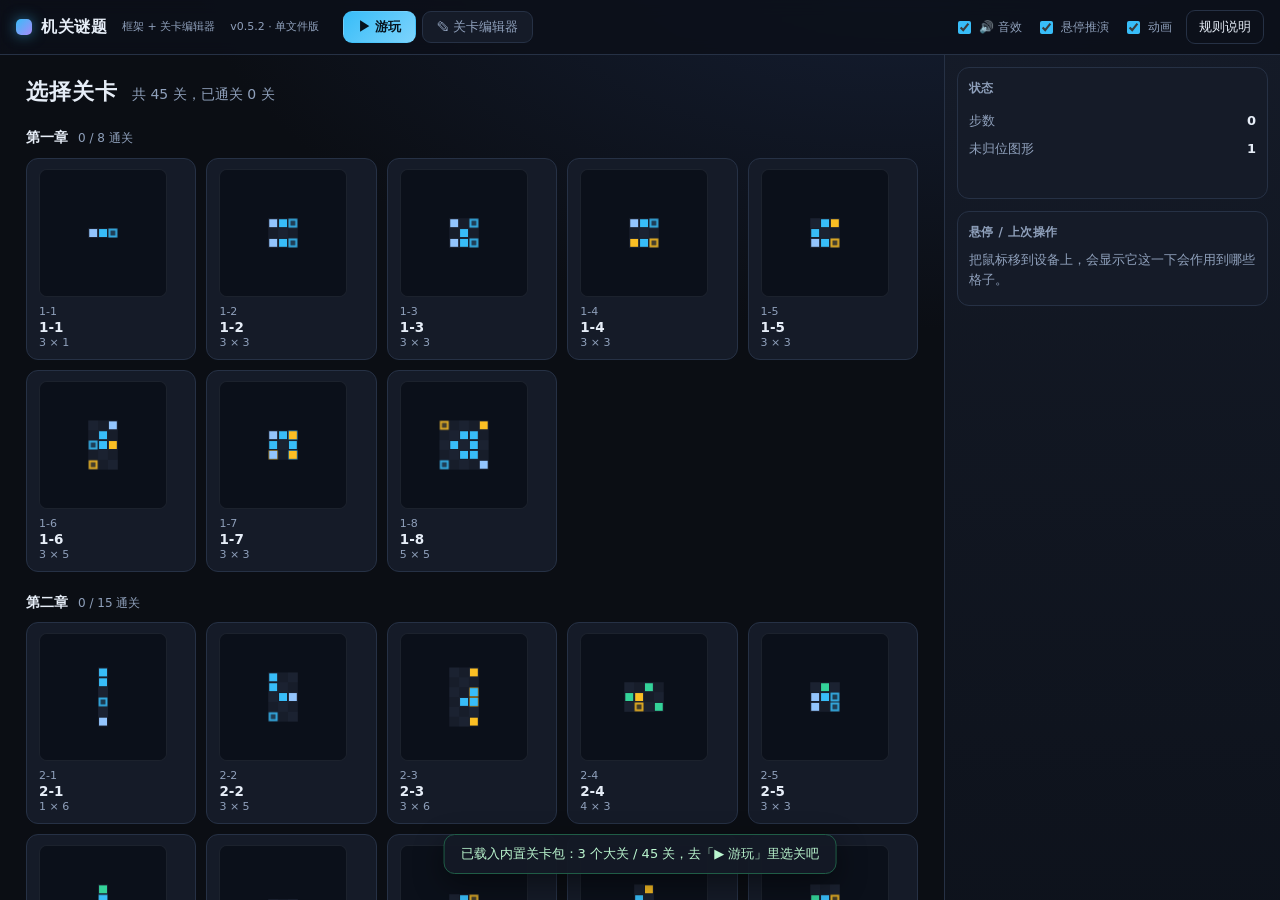
==== docs/index.html @ a38c37b3 "chore: 发布到 GitHub Pages（docs/ 作为发布目录） - docs/index.html：由 dist/带关卡-我的关卡库.html 同步而来，   线上跑的是内联了关卡库的单文" ====
<!doctype html>
<html lang="zh-CN">
<head>
<meta charset="utf-8">
<meta name="viewport" content="width=device-width, initial-scale=1">
<title>机关谜题 · v0.5.2（我的关卡库）（单文件版）</title>
<!-- 单文件版 v0.5.2 · 生成于 2026-09-19 09:45 · 内置关卡包：关卡库.json（3 大关 / 45 关） · 源文件：css/style.css, js/core.js, js/rules.js, js/fx.js, js/sfx.js, js/library.js, js/render.js, js/app.js -->
<style>
/* =============================================================================
 * 机关谜题 — 界面样式
 * ========================================================================== */
:root {
  --bg: #0b0e14;
  --bg2: #111725;
  --panel: #151b28;
  --panel2: #1a2231;
  --line: #263145;
  --text: #e6edf7;
  --dim: #8fa0bb;
  --accent: #38bdf8;
  --accent2: #a78bfa;
  --ok: #34d399;
  --bad: #f87171;
  --gold: #fbbf24;
}

* { box-sizing: border-box; }
/* hidden 属性必须真的隐藏：下面很多块自带 display:flex，会盖掉浏览器默认的 [hidden] 规则 */
[hidden] { display: none !important; }
html, body { height: 100%; }
body {
  margin: 0;
  background: radial-gradient(1200px 700px at 70% -10%, #162036 0%, var(--bg) 60%);
  color: var(--text);
  font: 14px/1.55 system-ui, -apple-system, "Segoe UI", "Microsoft YaHei", sans-serif;
  overflow: hidden;
}

#app { display: flex; flex-direction: column; height: 100vh; }

/* ---------------------------------------------------------------- 顶栏 */
.topbar {
  display: flex; align-items: center; gap: 14px;
  padding: 10px 16px;
  border-bottom: 1px solid var(--line);
  background: rgba(12,16,25,0.85);
  backdrop-filter: blur(8px);
  flex: none;
}
.brand { display: flex; align-items: center; gap: 9px; font-weight: 700; letter-spacing: 0.5px; font-size: 16px; }
.brand .tiny { font-size: 11px; font-weight: 400; color: var(--dim); margin-left: 6px; letter-spacing: 0; }
.logo {
  width: 16px; height: 16px; border-radius: 5px;
  background: linear-gradient(135deg, var(--accent), var(--accent2));
  box-shadow: 0 0 14px rgba(56,189,248,0.55);
}
.tabs { display: flex; gap: 6px; margin-left: 10px; }
.tab {
  border: 1px solid var(--line); background: var(--panel); color: var(--dim);
  padding: 6px 14px; border-radius: 9px; cursor: pointer; font-size: 13px;
  transition: .16s;
}
.tab:hover { color: var(--text); border-color: #33415c; }
.tab.is-on { color: #06121c; background: linear-gradient(135deg, var(--accent), #7dd3fc); border-color: transparent; font-weight: 600; }
.grow { flex: 1; }
.chk { display: flex; align-items: center; gap: 5px; color: var(--dim); font-size: 12px; user-select: none; cursor: pointer; }
.chk input { accent-color: var(--accent); }

/* ---------------------------------------------------------------- 按钮 */
.btn {
  border: 1px solid var(--line); background: var(--panel2); color: var(--text);
  padding: 7px 12px; border-radius: 9px; cursor: pointer; font-size: 13px;
  transition: .14s; white-space: nowrap;
}
.btn:hover { border-color: #3d4d6b; background: #202a3d; }
.btn:active { transform: translateY(1px); }
.btn.primary { background: linear-gradient(135deg, #0ea5e9, #38bdf8); border-color: transparent; color: #05121c; font-weight: 600; }
.btn.primary:hover { filter: brightness(1.08); }
.btn.danger { color: #fecaca; border-color: #52323a; }
.btn.danger:hover { background: #3a2028; }
.btn.ghost { background: transparent; }
.btn:disabled { opacity: .45; cursor: not-allowed; }

/* ---------------------------------------------------------------- 布局 */
main { flex: 1; display: flex; min-height: 0; }
.board-col { flex: 1; display: flex; flex-direction: column; min-width: 0; }
.board-head { display: flex; align-items: baseline; gap: 12px; padding: 12px 18px 4px; }
.board-head h1 { font-size: 17px; margin: 0; font-weight: 650; }
.board-head .sub { color: var(--dim); font-size: 12px; }
.board-wrap { flex: 1; position: relative; min-height: 0; padding: 6px 12px; }
#board { width: 100%; height: 100%; display: block; border-radius: 14px; }
.board-foot { display: flex; align-items: center; gap: 10px; padding: 8px 18px 12px; font-size: 12.5px; }
.hint { color: var(--dim); }

/* ---------------------------------------------------------------- 中间操作条 */
.board-bar {
  display: flex; align-items: center; justify-content: center; flex-wrap: wrap;
  gap: 8px; padding: 7px 18px 3px;
}
.board-bar .btn { padding: 6px 11px; font-size: 12.5px; display: inline-flex; align-items: center; }
.bar-sep { width: 1px; height: 20px; background: var(--line); margin: 0 4px; }
kbd {
  font: 11px/1 ui-monospace, Consolas, monospace;
  background: #0d131f; border: 1px solid var(--line); border-bottom-width: 2px;
  border-radius: 5px; padding: 2px 4px; color: #9fb3d1; margin-left: 3px;
}
.keys { font-size: 12px; color: var(--dim); display: flex; flex-direction: column; gap: 5px; }
.keys div { display: flex; align-items: center; gap: 3px; flex-wrap: wrap; }
.hint.dim { opacity: .7; }
.hint b { color: var(--text); font-weight: 600; }

/* ---------------------------------------------------------------- 侧栏 */
.side {
  width: 336px; flex: none; border-left: 1px solid var(--line);
  background: linear-gradient(180deg, rgba(21,27,40,0.9), rgba(14,19,29,0.9));
  overflow-y: auto; padding: 12px;
}
.side::-webkit-scrollbar { width: 9px; }
.side::-webkit-scrollbar-thumb { background: #2b3648; border-radius: 6px; }
.panel { display: flex; flex-direction: column; gap: 12px; }
.sec { background: var(--panel); border: 1px solid var(--line); border-radius: 12px; padding: 11px; }
.sec-title { font-size: 12px; font-weight: 650; color: var(--dim); letter-spacing: .4px; margin-bottom: 9px; display: flex; align-items: baseline; gap: 8px; }
.sec-title small { font-weight: 400; opacity: .72; font-size: 11px; letter-spacing: 0; }
.row { display: flex; gap: 8px; margin-top: 8px; flex-wrap: wrap; }
.row.center { justify-content: center; }
.input, .num {
  width: 100%; background: #0e1420; border: 1px solid var(--line); color: var(--text);
  border-radius: 9px; padding: 7px 10px; font-size: 13px; font-family: inherit;
}
.num { width: 62px; }
.input:focus, .num:focus { outline: none; border-color: var(--accent); }
.mini { display: flex; align-items: center; gap: 6px; color: var(--dim); font-size: 12px; }
.stat { display: flex; justify-content: space-between; padding: 4px 0; font-size: 13px; color: var(--dim); }
.stat b { color: var(--text); font-variant-numeric: tabular-nums; }
.note { color: var(--dim); font-size: 12px; margin-top: 6px; min-height: 18px; }
.inspect { font-size: 12.5px; color: var(--dim); min-height: 44px; }
.inspect b { color: var(--text); }
.inspect .ok { color: var(--ok); }
.inspect .bad { color: var(--bad); }

/* ---------------------------------------------------------------- 调色板 */
.palette { display: flex; flex-direction: column; gap: 10px; }
.pal-group { }
.pal-title { font-size: 11.5px; color: var(--dim); margin: 2px 0 5px; display: flex; justify-content: space-between; }
.pal-title em { font-style: normal; opacity: .6; }
.pal-btns { display: flex; flex-wrap: wrap; gap: 6px; }
.pal-btn {
  position: relative; padding: 3px; border-radius: 10px; cursor: pointer;
  border: 1px solid var(--line); background: #101725; transition: .12s;
  display: flex; flex-direction: column; align-items: center; gap: 2px;
}
.pal-btn:hover { border-color: #3d4d6b; transform: translateY(-1px); }
.pal-btn.is-on { border-color: var(--accent); box-shadow: 0 0 0 1px var(--accent), 0 0 14px rgba(56,189,248,.35); background: #14202f; }
.pal-btn canvas { display: block; border-radius: 8px; }
.pal-btn .lbl { font-size: 9.5px; color: var(--dim); max-width: 54px; text-align: center; line-height: 1.15; }
.pal-btn.is-on .lbl { color: var(--text); }

/* ---------------------------------------------------------------- 提示条 */
.toast {
  position: fixed; left: 50%; bottom: 26px; transform: translateX(-50%);
  background: rgba(20,26,38,0.96); border: 1px solid var(--line);
  color: var(--text); padding: 9px 16px; border-radius: 11px; font-size: 13px;
  box-shadow: 0 10px 30px rgba(0,0,0,.45); z-index: 60; max-width: 70vw;
}
.toast.bad { border-color: #5b2b33; color: #fecdd3; }
.toast.ok { border-color: #1f5c46; color: #bbf7d0; }

/* ---------------------------------------------------------------- 通关 */
.win-banner {
  position: absolute; inset: 0; display: flex; align-items: center; justify-content: center;
  background: rgba(6,10,16,0.55); border-radius: 14px; animation: fade .25s ease;
  z-index: 20;
}
.win-card {
  background: linear-gradient(180deg, #16202f, #101722);
  border: 1px solid #2f4460; border-radius: 16px; padding: 22px 30px;
  text-align: center; box-shadow: 0 20px 60px rgba(0,0,0,.6);
  animation: pop .32s cubic-bezier(.2,1.5,.4,1);
}
.win-title { font-size: 26px; font-weight: 800; letter-spacing: 4px; background: linear-gradient(135deg,#fde68a,#fbbf24,#f59e0b); -webkit-background-clip: text; background-clip: text; color: transparent; }
.win-sub { color: var(--dim); margin: 8px 0 14px; font-size: 13px; }
@keyframes pop { from { transform: scale(.82); opacity: 0; } to { transform: scale(1); opacity: 1; } }
@keyframes fade { from { opacity: 0; } to { opacity: 1; } }

/* ---------------------------------------------------------------- 弹窗 */
.modal { position: fixed; inset: 0; background: rgba(4,7,12,0.7); display: flex; align-items: center; justify-content: center; z-index: 80; }
.modal-box {
  width: min(880px, 92vw); max-height: 86vh; display: flex; flex-direction: column;
  background: var(--bg2); border: 1px solid var(--line); border-radius: 14px; overflow: hidden;
  box-shadow: 0 24px 70px rgba(0,0,0,.6);
}
.modal-head { display: flex; align-items: center; justify-content: space-between; padding: 12px 16px; border-bottom: 1px solid var(--line); }
.modal-body { padding: 16px; overflow-y: auto; }
.modal-body textarea {
  width: 100%; height: 46vh; background: #0b111c; color: #cfe3ff; border: 1px solid var(--line);
  border-radius: 10px; padding: 12px; font: 12px/1.5 ui-monospace, Consolas, monospace; resize: vertical;
}
.help-grid { display: grid; grid-template-columns: repeat(auto-fill, minmax(250px, 1fr)); gap: 12px; }
.help-card { background: var(--panel); border: 1px solid var(--line); border-radius: 12px; padding: 10px 12px; display: flex; gap: 10px; }
.help-card .hc-body { min-width: 0; }
.help-card .hc-name { font-weight: 650; font-size: 13.5px; margin-bottom: 3px; }
.help-card .hc-tip { color: var(--dim); font-size: 12px; }
.help-card .hc-states { color: #93a7c4; font-size: 11px; margin-top: 5px; }
.help-h { font-size: 13px; font-weight: 700; margin: 18px 0 8px; color: var(--accent); }
.help-list { color: var(--dim); font-size: 12.5px; padding-left: 18px; margin: 0; }
.help-list li { margin: 4px 0; }
.help-list b { color: var(--text); }

/* ---------------------------------------------------------------- 体检 */
.checkup { font-size: 12px; color: var(--dim); }
.checkup .warn { color: #fcd34d; }
.checkup .good { color: var(--ok); }
.checkup div { margin: 3px 0; }

/* ---------------------------------------------------------------- 编辑器左侧关卡信息栏 */
.side.left {
  width: 268px; border-left: none; border-right: 1px solid var(--line);
  background: linear-gradient(180deg, rgba(21,27,40,0.9), rgba(14,19,29,0.9));
}
.tree { font-size: 13px; }
.tree-chapter { margin-bottom: 6px; }
.tree-head {
  display: flex; align-items: center; gap: 6px; padding: 4px 6px;
  border-radius: 8px; cursor: pointer; user-select: none;
}
.tree-head:hover { background: #1b2333; }
.tree-head .caret { width: 12px; color: var(--dim); display: inline-block; transition: transform .15s; }
.tree-head.collapsed .caret { transform: rotate(-90deg); }
.tree-head b { font-weight: 600; }
.tree-head .cnt { margin-left: auto; color: var(--dim); font-size: 11px; }
.mini-btn {
  border: 1px solid var(--line); background: var(--panel2); color: var(--text);
  width: 22px; height: 22px; line-height: 1; border-radius: 7px; cursor: pointer;
  font-size: 13px; padding: 0; display: flex; align-items: center; justify-content: center;
}
.mini-btn:hover { border-color: var(--accent); color: var(--accent); }
.tree-levels { margin-left: 9px; border-left: 1px dashed #2b3648; padding-left: 7px; }
.tree-item {
  display: flex; align-items: center; gap: 6px; padding: 4px 8px;
  border-radius: 8px; cursor: pointer; color: var(--dim);
}
.tree-item:hover { background: #1b2333; color: var(--text); }
.tree-item.is-on { background: #14202f; color: var(--text); box-shadow: inset 0 0 0 1px var(--accent); }
.tree-item .num { color: #7f93b3; font-size: 11.5px; min-width: 26px; font-variant-numeric: tabular-nums; }
.tree-item .ok { margin-left: auto; color: var(--ok); font-size: 11px; }
.tree-empty { color: var(--dim); font-size: 12px; padding: 3px 8px; opacity: .8; }

/* ---------------------------------------------------------------- 游玩：关卡选择界面 */
.stage { flex: 1; display: flex; flex-direction: column; min-height: 0; }
.select-screen { flex: 1; overflow-y: auto; padding: 20px 26px 40px; }
.select-screen::-webkit-scrollbar { width: 9px; }
.select-screen::-webkit-scrollbar-thumb { background: #2b3648; border-radius: 6px; }
.select-inner { max-width: 1020px; margin: 0 auto; }
.select-head { display: flex; align-items: baseline; gap: 14px; margin-bottom: 18px; }
.select-title { font-size: 22px; font-weight: 700; letter-spacing: 1px; }
.chapter-block { margin-bottom: 20px; }
.chapter-title { font-size: 14px; font-weight: 650; margin-bottom: 9px; display: flex; align-items: baseline; gap: 10px; }
.chapter-title .hint { font-weight: 400; font-size: 12px; }
.level-grid { display: grid; grid-template-columns: repeat(auto-fill, minmax(150px, 1fr)); gap: 10px; }
.level-card {
  text-align: left; background: var(--panel); border: 1px solid var(--line);
  border-radius: 12px; padding: 10px 12px; cursor: pointer; color: var(--text);
  display: flex; flex-direction: column; gap: 1px; transition: .14s; font-family: inherit;
}
.level-card:hover { border-color: #3d4d6b; transform: translateY(-1px); background: #1b2433; }
.level-card.is-cleared { border-color: #23604a; background: linear-gradient(180deg, #12241e, #111a20); }
.level-card .lc-num { font-size: 11px; color: var(--dim); font-variant-numeric: tabular-nums; }
.level-card .lc-name { font-size: 13.5px; font-weight: 600; }
.level-card .lc-size { font-size: 11px; color: var(--dim); }
.level-card.is-cleared .lc-num { color: var(--ok); }
.level-card .lc-thumb {
  display: block; width: 100%; height: auto; border-radius: 8px; margin-bottom: 7px;
  background: #0e1420; border: 1px solid rgba(255,255,255,0.06);
}
.select-tools { display: flex; align-items: center; gap: 12px; margin-top: 8px; }

/* ---------------------------------------------------------------- 内置关卡包说明 */
.seed-note {
  background: linear-gradient(180deg, #17222f, #131a26);
  border: 1px solid #355074; border-left: 3px solid var(--accent);
  border-radius: 12px; padding: 12px 14px; margin-bottom: 18px; font-size: 13px;
}
.seed-note b { color: var(--accent); }
.seed-note .sn-body { color: var(--dim); font-size: 12.5px; margin-top: 4px; }
.seed-note .sn-row { display: flex; align-items: center; gap: 12px; margin-top: 10px; flex-wrap: wrap; }

</style>
</head>
<body>
<div id="app">

  <header class="topbar">
    <div class="brand"><span class="logo"></span>机关谜题<span class="tiny">框架 + 关卡编辑器</span><span class="tiny" id="brand-ver"></span></div>

    <div class="tabs">
      <button class="tab is-on" id="tab-play" data-mode="play">▶ 游玩</button>
      <button class="tab" id="tab-edit" data-mode="edit">✎ 关卡编辑器</button>
    </div>

    <div class="grow"></div>

    <label class="chk" title="全部音效都是用 WebAudio 现场合成的，不需要素材文件"><input type="checkbox" id="chk-sfx" checked><span>🔊 音效</span></label>
    <label class="chk"><input type="checkbox" id="chk-preview" checked><span>悬停推演</span></label>
    <label class="chk"><input type="checkbox" id="chk-anim" checked><span>动画</span></label>
    <button class="btn ghost" id="btn-help">规则说明</button>
  </header>

  <main>
    <!-- ============ 编辑器左侧：当前关卡属性 + 关卡信息栏（大关 → 关卡） ============ -->
    <aside class="side left" id="tree-col" hidden>
      <div class="sec">
        <div class="sec-title">当前关卡</div>
        <input id="edit-name" class="input" placeholder="关卡名">
        <div class="row">
          <label class="mini">宽<input id="edit-w" class="num" type="number" min="1" max="60"></label>
          <label class="mini">高<input id="edit-h" class="num" type="number" min="1" max="60"></label>
          <button id="btn-resize" class="btn">应用尺寸</button>
        </div>
        <div class="row">
          <label class="mini" style="flex:1">所属大关
            <select id="edit-chapter" class="input" style="flex:1"></select>
          </label>
        </div>
        <div class="row">
          <button id="btn-edit-new" class="btn">新建关卡</button>
          <button id="btn-edit-saveas" class="btn">另存为副本</button>
        </div>
        <div class="row">
          <button id="btn-edit-del" class="btn danger">删除本关</button>
        </div>
      </div>

      <div class="sec">
        <div class="sec-title">关卡信息栏 <small>点关卡名打开编辑</small></div>
        <div id="tree" class="tree"></div>
      </div>

      <div class="sec">
        <div class="sec-title">大关管理</div>
        <div class="row">
          <button id="btn-chapter-add" class="btn">新建大关</button>
          <button id="btn-chapter-rename" class="btn">改名</button>
        </div>
        <div class="row">
          <button id="btn-chapter-del" class="btn danger">删除选中大关</button>
        </div>
        <div class="row">
          <button id="btn-progress-reset" class="btn">清空通关记录</button>
        </div>
      </div>

      <div class="sec">
        <div class="sec-title">关卡包 <small>搬去别的机器 / 塞进单文件版</small></div>
        <div class="row">
          <button id="btn-export-all" class="btn">导出整个关卡库</button>
        </div>
        <div class="row">
          <button id="btn-export-chapter" class="btn">导出选中大关</button>
          <button id="btn-import-bundle" class="btn">导入关卡包</button>
        </div>
        <div class="row">
          <button id="btn-seed-load" class="btn" hidden>导入内置关卡包</button>
        </div>
        <input type="file" id="file-bundle" accept=".json,application/json" hidden>
        <div class="hint" style="margin-top:7px;font-size:11.5px">
          想做成「一份带关卡的完整游戏」：先「导出整个关卡库」存成 <b>关卡库.json</b>，
          放到项目根目录，再双击 <b>build.cmd</b> 打包 —— 单文件版里就会带上这些关卡。
        </div>
      </div>
    </aside>

    <section class="board-col">

      <!-- ============ 游玩：关卡选择界面 ============ -->
      <div id="play-select" class="select-screen" hidden>
        <div class="select-inner">
          <div class="select-head">
            <div class="select-title">选择关卡</div>
            <div class="hint" id="progress-info"></div>
          </div>
          <div id="play-chapters"></div>
          <div class="select-tools">
            <button class="btn" id="btn-play-sandbox">进入机制沙盒（自检用）</button>
            <span class="hint">编辑器里画好关卡后，会自动出现在这里。</span>
          </div>
        </div>
      </div>

      <!-- ============ 游玩 / 编辑 舞台 ============ -->
      <div id="stage" class="stage">
        <div class="board-head">
          <h1 id="level-title">机关谜题</h1>
          <div id="board-sub" class="sub"></div>
        </div>

        <div class="board-wrap" id="board-wrap">
          <canvas id="board"></canvas>
          <div class="win-banner" id="win-banner" hidden>
            <div class="win-card">
              <div class="win-title">通 关 ！</div>
              <div class="win-sub" id="win-sub"></div>
              <div class="row center">
                <button class="btn" id="btn-win-save-sol" hidden>💾 记下这个解法</button>
              </div>
              <div class="row center">
                <button class="btn primary" id="btn-win-next">下一关 (Enter)</button>
                <button class="btn" id="btn-win-again">重玩 (R)</button>
                <button class="btn" id="btn-win-select">返回选关</button>
              </div>
            </div>
          </div>
        </div>

        <!-- 中间操作条：编辑模式 -->
        <div class="board-bar" id="edit-bar" hidden>
          <button id="btn-edit-play" class="btn primary">▶ 试玩 <kbd>S</kbd></button>
          <button id="btn-edit-save" class="btn">💾 保存并新建下一关 <kbd>Ctrl+S</kbd></button>
          <button id="btn-edit-undo" class="btn">撤销 <kbd>Ctrl+Z</kbd></button>
          <button id="btn-edit-clear" class="btn">清空物品</button>
          <span class="bar-sep"></span>
          <button id="btn-edit-export" class="btn">导出 JSON</button>
          <button id="btn-edit-import" class="btn">导入 JSON</button>
          <button id="btn-edit-json" class="btn">查看 / 编辑 JSON</button>
          <input type="file" id="file-import" accept=".json,application/json" hidden>
        </div>

        <!-- 中间操作条：游玩模式 -->
        <div class="board-bar" id="play-bar" hidden>
          <button id="btn-play-prev" class="btn">◀ 上一关</button>
          <button id="btn-play-undo" class="btn">撤回 <kbd>空格</kbd></button>
          <button id="btn-play-restart" class="btn">重开 <kbd>R</kbd></button>
          <button id="btn-play-next" class="btn">下一关 ▶</button>
          <span class="bar-sep"></span>
          <button id="btn-play-select" class="btn">选关 <kbd>Esc</kbd></button>
          <button id="btn-play-back" class="btn primary" hidden>返回编辑 <kbd>B</kbd></button>
        </div>

        <div class="board-foot">
          <span id="hint" class="hint">在编辑器里画出关卡，然后点「试玩」。</span>
          <span class="grow"></span>
          <span id="foot-right" class="hint dim"></span>
        </div>
      </div>
    </section>

    <aside class="side" id="side-col">

      <!-- ===================== 游玩面板：只剩信息，操作都在中间那条 ===================== -->
      <div class="panel" id="panel-play">
        <div class="sec">
          <div class="sec-title">状态</div>
          <div class="stat"><span>步数</span><b id="stat-moves">0</b></div>
          <div class="stat"><span>未归位图形</span><b id="stat-misplaced">0</b></div>
          <div class="note" id="play-note"></div>
        </div>

        <div class="sec">
          <div class="sec-title">悬停 / 上次操作</div>
          <div id="inspect" class="inspect">把鼠标移到设备上，会显示它这一下会作用到哪些格子。</div>
        </div>
      </div>

      <!-- ===================== 编辑面板：只剩画画相关 ===================== -->
      <div class="panel" id="panel-edit" hidden>
        <div class="sec">
          <div class="sec-title">笔刷
            <small>左键画 / 右键有东西=擦掉、空地=放下笔刷 / 中键吸取 / 滚轮换状态</small>
          </div>
          <div id="palette" class="palette"></div>
        </div>

        <div class="sec">
          <div class="sec-title">关卡体检</div>
          <div id="checkup" class="checkup"></div>
        </div>

        <div class="sec">
          <div class="sec-title">解法录制 <small>确认自己画的关确实可解</small></div>
          <div class="note" id="sol-info">还没记录解法</div>
          <div class="row">
            <button id="btn-sol-replay" class="btn">▶ 回放解法</button>
            <button id="btn-sol-clear" class="btn">清空解法</button>
          </div>
          <div class="hint" style="margin-top:7px;font-size:11.5px">
            怎么记录：按 <kbd>S</kbd> 试玩 → 通关 → 点通关横幅上的「💾 记下这个解法」。
            之后按 <kbd>B</kbd> 回到编辑器，<kbd>Ctrl+S</kbd> 存进关卡就行。
          </div>
        </div>

        <div class="sec">
          <div class="sec-title">快捷键</div>
          <div class="keys">
            <div><kbd>S</kbd> 试玩本关</div>
            <div><kbd>B</kbd> 试玩中返回编辑</div>
            <div><kbd>Ctrl+S</kbd> 保存并新建下一关（同尺寸）</div>
            <div><kbd>Ctrl+Z</kbd> 撤销　<kbd>R</kbd> 转笔刷（Shift 反向）</div>
            <div><kbd>滚轮</kbd> 设备换朝向；<b>正方形/圆形/方形目标/圆形目标之间循环</b></div>
            <div><kbd>中键</kbd> 吸取　<kbd>右键</kbd> 有东西=擦掉这一格（含目标）　空地=<b>放下笔刷</b></div>
            <div><kbd>Esc</kbd> 放下笔刷　<kbd>1</kbd>空地 <kbd>2</kbd>正方形 <kbd>3</kbd>圆形 <kbd>4</kbd>方形目标 <kbd>5</kbd>圆形目标 <kbd>0</kbd>取消目标</div>
          </div>
        </div>
      </div>

    </aside>
  </main>
</div>

<div class="modal" id="modal" hidden>
  <div class="modal-box">
    <div class="modal-head">
      <b id="modal-title">标题</b>
      <button class="btn ghost" id="modal-close">关闭</button>
    </div>
    <div class="modal-body" id="modal-body"></div>
  </div>
</div>

<div class="toast" id="toast" hidden></div>

<script>window.MP_SINGLE_FILE = true;</script>
<script>/* 内置关卡包：第一次打开会自动装进关卡库 */
window.MP_SEED = {"format":"mp-level-bundle","version":1,"name":"我的关卡库","exportedAt":"2026-09-19","chapters":[{"id":"chmu7sjbaxsbn9","name":"第一章","levels":["Lmu7sjbax9365","Lmu7sjbaxtqkc","Lmu7sjbaxb9wg","Lmu7sjbaxdizn","Lmu7sjbaxmdoz","Lmu7sjbaxjcwi","Lmu7sjbaxx9qq","Lmu7sjbax0fk0"]},{"id":"chmu7sjbaxnby6","name":"第二章","levels":["Lmu7sjbaxhqzw","Lmu7sjbaxvd4g","Lmu7sjbaxl9tb","Lmu7sjbaxigoy","Lmu7sjbaxno08","Lmu7sjbax2xcd","Lmu7sjbaxvqdd","Lmu7sjbaxxakc","Lmu7sjbaxpw4p","Lmu7sjbaxeg9x","Lmu7sjbax8ku9","Lmu7sjbaxz8f8","Lmu7sjbax1lap","Lmu7sjbax647d","Lmu7sjbaxa6f0"]},{"id":"chmu7sjbaxvtgo","name":"第三章","levels":["Lmu7sjbaxr9pl","Lmu7sjbaxxgz7","Lmu7svadkubic","Lmu7svoh0sew5","Lmu7swifclwxd","Lmu7sz3kfzfxv","Lmu7szsmtkvzh","Lmu7t0rxtw3va","Lmu7t1mgxk3ww","Lmu7t20ego45p","Lmu7t2qyps42j","Lmu7t3r8x8354","Lmu7t4qeqx9kl","Lmu7tag0vzxof","Lmu7tbmo0sg1v","Lmu7tc64q7g8n","Lmu7tdook4pwy","Lmu7tedjk9c6o","Lmu7tfuhu56c7","Lmu7tgs4dgpl7","Lmu7tvls96lp7","Lmu7tw2sac9pt"]}],"levels":{"Lmu7sjbax9365":{"id":"Lmu7sjbax9365","name":"1-1","w":3,"h":1,"note":"","cells":[{"t":0,"goal":null,"item":{"k":"square"}},{"t":0,"goal":null,"item":{"k":"device","type":"swap","s":"lr"}},{"t":0,"goal":"square","item":null}],"solution":null,"chapter":"chmu7sjbaxsbn9","updated":1789786273785},"Lmu7sjbaxtqkc":{"id":"Lmu7sjbaxtqkc","name":"1-2","w":3,"h":3,"note":"","cells":[{"t":0,"goal":null,"item":{"k":"square"}},{"t":0,"goal":null,"item":{"k":"device","type":"swap","s":"lr"}},{"t":0,"goal":"square","item":null},{"t":0,"goal":null,"item":null},{"t":0,"goal":null,"item":null},{"t":0,"goal":null,"item":null},{"t":0,"goal":null,"item":{"k":"square"}},{"t":0,"goal":null,"item":{"k":"device","type":"swap","s":"lr"}},{"t":0,"goal":"square","item":null}],"solution":null,"chapter":"chmu7sjbaxsbn9","updated":1789786273785},"Lmu7sjbaxb9wg":{"id":"Lmu7sjbaxb9wg","name":"1-3","w":3,"h":3,"note":"","cells":[{"t":0,"goal":null,"item":{"k":"square"}},{"t":0,"goal":null,"item":null},{"t":0,"goal":"square","item":null},{"t":0,"goal":null,"item":null},{"t":0,"goal":null,"item":{"k":"device","type":"swap","s":"ud"}},{"t":0,"goal":null,"item":null},{"t":0,"goal":null,"item":{"k":"square"}},{"t":0,"goal":null,"item":{"k":"device","type":"swap","s":"lr"}},{"t":0,"goal":"square","item":null}],"solution":null,"chapter":"chmu7sjbaxsbn9","updated":1789786273785},"Lmu7sjbaxdizn":{"id":"Lmu7sjbaxdizn","name":"1-4","w":3,"h":3,"note":"","cells":[{"t":0,"goal":null,"item":{"k":"square"}},{"t":0,"goal":null,"item":{"k":"device","type":"swap","s":"lr"}},{"t":0,"goal":"square","item":null},{"t":0,"goal":null,"item":null},{"t":0,"goal":null,"item":null},{"t":0,"goal":null,"item":null},{"t":0,"goal":null,"item":{"k":"circle"}},{"t":0,"goal":null,"item":{"k":"device","type":"swap","s":"lr"}},{"t":0,"goal":"circle","item":null}],"solution":null,"chapter":"chmu7sjbaxsbn9","updated":1789786273785},"Lmu7sjbaxmdoz":{"id":"Lmu7sjbaxmdoz","name":"1-5","w":3,"h":3,"note":"","cells":[{"t":0,"goal":null,"item":null},{"t":0,"goal":null,"item":{"k":"device","type":"swap","s":"lr"}},{"t":0,"goal":null,"item":{"k":"circle"}},{"t":0,"goal":null,"item":{"k":"device","type":"swap","s":"ud"}},{"t":0,"goal":null,"item":null},{"t":0,"goal":null,"item":null},{"t":0,"goal":null,"item":{"k":"square"}},{"t":0,"goal":null,"item":{"k":"device","type":"swap","s":"lr"}},{"t":0,"goal":"circle","item":null}],"solution":null,"chapter":"chmu7sjbaxsbn9","updated":1789786273785},"Lmu7sjbaxjcwi":{"id":"Lmu7sjbaxjcwi","name":"1-6","w":3,"h":5,"note":"","cells":[{"t":0,"goal":null,"item":null},{"t":0,"goal":null,"item":null},{"t":0,"goal":null,"item":{"k":"square"}},{"t":0,"goal":null,"item":null},{"t":0,"goal":null,"item":{"k":"device","type":"swap","s":"dl_ur"}},{"t":0,"goal":null,"item":null},{"t":0,"goal":"square","item":null},{"t":0,"goal":null,"item":{"k":"device","type":"swap","s":"ud"}},{"t":0,"goal":null,"item":{"k":"circle"}},{"t":0,"goal":null,"item":null},{"t":0,"goal":null,"item":null},{"t":0,"goal":null,"item":null},{"t":0,"goal":"circle","item":null},{"t":0,"goal":null,"item":null},{"t":0,"goal":null,"item":null}],"solution":null,"chapter":"chmu7sjbaxsbn9","updated":1789786273785},"Lmu7sjbaxx9qq":{"id":"Lmu7sjbaxx9qq","name":"1-7","w":3,"h":3,"note":"","cells":[{"t":0,"goal":null,"item":{"k":"square"}},{"t":0,"goal":null,"item":{"k":"device","type":"swap","s":"lr"}},{"t":0,"goal":"square","item":{"k":"circle"}},{"t":0,"goal":null,"item":{"k":"device","type":"swap","s":"ud"}},{"t":0,"goal":null,"item":null},{"t":0,"goal":null,"item":{"k":"device","type":"swap","s":"ud"}},{"t":0,"goal":"circle","item":{"k":"square"}},{"t":0,"goal":null,"item":null},{"t":0,"goal":"square","item":{"k":"circle"}}],"solution":null,"chapter":"chmu7sjbaxsbn9","updated":1789786273785},"Lmu7sjbax0fk0":{"id":"Lmu7sjbax0fk0","name":"1-8","w":5,"h":5,"note":"","cells":[{"t":0,"goal":"circle","item":null},{"t":0,"goal":null,"item":null},{"t":0,"goal":null,"item":null},{"t":0,"goal":null,"item":null},{"t":0,"goal":null,"item":{"k":"circle"}},{"t":0,"goal":null,"item":null},{"t":0,"goal":null,"item":null},{"t":0,"goal":null,"item":{"k":"device","type":"swap","s":"lr"}},{"t":0,"goal":null,"item":{"k":"device","type":"swap","s":"ul_dr"}},{"t":0,"goal":null,"item":null},{"t":0,"goal":null,"item":null},{"t":0,"goal":null,"item":{"k":"device","type":"swap","s":"ud"}},{"t":0,"goal":null,"item":null},{"t":0,"goal":null,"item":{"k":"device","type":"swap","s":"ud"}},{"t":0,"goal":null,"item":null},{"t":0,"goal":null,"item":null},{"t":0,"goal":null,"item":null},{"t":0,"goal":null,"item":{"k":"device","type":"swap","s":"lr"}},{"t":0,"goal":null,"item":{"k":"device","type":"swap","s":"dl_ur"}},{"t":0,"goal":null,"item":null},{"t":0,"goal":"square","item":null},{"t":0,"goal":null,"item":null},{"t":0,"goal":null,"item":null},{"t":0,"goal":null,"item":null},{"t":0,"goal":null,"item":{"k":"square"}}],"solution":null,"chapter":"chmu7sjbaxsbn9","updated":1789786273785},"Lmu7sjbaxhqzw":{"id":"Lmu7sjbaxhqzw","name":"2-1","w":1,"h":6,"note":"","cells":[{"t":0,"goal":null,"item":{"k":"device","type":"swap","s":"ud"}},{"t":0,"goal":null,"item":{"k":"device","type":"swap","s":"ud"}},{"t":0,"goal":null,"item":null},{"t":0,"goal":"square","item":null},{"t":0,"goal":null,"item":null},{"t":0,"goal":null,"item":{"k":"square"}}],"solution":null,"chapter":"chmu7sjbaxnby6","updated":1789786273785},"Lmu7sjbaxvd4g":{"id":"Lmu7sjbaxvd4g","name":"2-2","w":3,"h":5,"note":"","cells":[{"t":0,"goal":null,"item":{"k":"device","type":"swap","s":"ud"}},{"t":0,"goal":null,"item":null},{"t":0,"goal":null,"item":null},{"t":0,"goal":null,"item":{"k":"device","type":"swap","s":"ud"}},{"t":0,"goal":null,"item":null},{"t":0,"goal":null,"item":null},{"t":0,"goal":null,"item":null},{"t":0,"goal":null,"item":{"k":"device","type":"swap","s":"lr"}},{"t":0,"goal":null,"item":{"k":"square"}},{"t":0,"goal":null,"item":null},{"t":0,"goal":null,"item":null},{"t":0,"goal":null,"item":null},{"t":0,"goal":"square","item":null},{"t":0,"goal":null,"item":null},{"t":0,"goal":null,"item":null}],"solution":null,"chapter":"chmu7sjbaxnby6","updated":1789786273785},"Lmu7sjbaxl9tb":{"id":"Lmu7sjbaxl9tb","name":"2-3","w":3,"h":6,"note":"","cells":[{"t":0,"goal":null,"item":null},{"t":0,"goal":null,"item":null},{"t":0,"goal":null,"item":{"k":"circle"}},{"t":0,"goal":null,"item":null},{"t":0,"goal":null,"item":null},{"t":0,"goal":null,"item":null},{"t":0,"goal":null,"item":null},{"t":0,"goal":null,"item":null},{"t":0,"goal":"circle","item":{"k":"device","type":"swap","s":"ud"}},{"t":0,"goal":null,"item":null},{"t":0,"goal":null,"item":{"k":"device","type":"swap","s":"lr"}},{"t":0,"goal":"circle","item":{"k":"device","type":"swap","s":"ud"}},{"t":0,"goal":null,"item":null},{"t":0,"goal":null,"item":null},{"t":0,"goal":null,"item":null},{"t":0,"goal":null,"item":null},{"t":0,"goal":null,"item":null},{"t":0,"goal":null,"item":{"k":"circle"}}],"solution":null,"chapter":"chmu7sjbaxnby6","updated":1789786273785},"Lmu7sjbaxigoy":{"id":"Lmu7sjbaxigoy","name":"2-4","w":4,"h":3,"note":"","cells":[{"t":0,"goal":null,"item":null},{"t":0,"goal":null,"item":null},{"t":0,"goal":null,"item":{"k":"device","type":"push","s":"D"}},{"t":0,"goal":null,"item":null},{"t":0,"goal":null,"item":{"k":"device","type":"push","s":"R"}},{"t":0,"goal":null,"item":{"k":"circle"}},{"t":0,"goal":null,"item":null},{"t":0,"goal":null,"item":null},{"t":0,"goal":null,"item":null},{"t":0,"goal":"circle","item":null},{"t":0,"goal":null,"item":null},{"t":0,"goal":null,"item":{"k":"device","type":"push","s":"L"}}],"solution":null,"chapter":"chmu7sjbaxnby6","updated":1789786273785},"Lmu7sjbaxno08":{"id":"Lmu7sjbaxno08","name":"2-5","w":3,"h":3,"note":"","cells":[{"t":0,"goal":null,"item":null},{"t":0,"goal":null,"item":{"k":"device","type":"push","s":"D"}},{"t":0,"goal":null,"item":null},{"t":0,"goal":null,"item":{"k":"square"}},{"t":0,"goal":null,"item":{"k":"device","type":"swap","s":"lr"}},{"t":0,"goal":"square","item":null},{"t":0,"goal":null,"item":{"k":"square"}},{"t":0,"goal":null,"item":null},{"t":0,"goal":"square","item":null}],"solution":null,"chapter":"chmu7sjbaxnby6","updated":1789786273785},"Lmu7sjbax2xcd":{"id":"Lmu7sjbax2xcd","name":"2-6","w":1,"h":5,"note":"","cells":[{"t":0,"goal":null,"item":{"k":"device","type":"push","s":"D"}},{"t":0,"goal":"square","item":{"k":"device","type":"swap","s":"ud"}},{"t":0,"goal":null,"item":null},{"t":0,"goal":null,"item":{"k":"square"}},{"t":0,"goal":null,"item":null}],"solution":null,"chapter":"chmu7sjbaxnby6","updated":1789786273785},"Lmu7sjbaxvqdd":{"id":"Lmu7sjbaxvqdd","name":"2-7","w":3,"h":2,"note":"","cells":[{"t":0,"goal":null,"item":null},{"t":0,"goal":null,"item":{"k":"device","type":"swap","s":"dl_dr"}},{"t":0,"goal":null,"item":null},{"t":0,"goal":null,"item":{"k":"circle"}},{"t":0,"goal":null,"item":null},{"t":0,"goal":"circle","item":null}],"solution":null,"chapter":"chmu7sjbaxnby6","updated":1789786273785},"Lmu7sjbaxxakc":{"id":"Lmu7sjbaxxakc","name":"2-8","w":3,"h":3,"note":"","cells":[{"t":0,"goal":null,"item":null},{"t":0,"goal":null,"item":{"k":"device","type":"swap","s":"d_r"}},{"t":0,"goal":"circle","item":null},{"t":0,"goal":null,"item":{"k":"device","type":"swap","s":"d_r"}},{"t":0,"goal":null,"item":null},{"t":0,"goal":null,"item":null},{"t":0,"goal":null,"item":{"k":"circle"}},{"t":0,"goal":null,"item":null},{"t":0,"goal":null,"item":null}],"solution":[[0,1],[1,0]],"chapter":"chmu7sjbaxnby6","updated":1789786273785},"Lmu7sjbaxpw4p":{"id":"Lmu7sjbaxpw4p","name":"2-9","w":2,"h":5,"note":"","cells":[{"t":0,"goal":null,"item":null},{"t":0,"goal":null,"item":{"k":"circle"}},{"t":0,"goal":null,"item":{"k":"device","type":"swap","s":"ur_dr"}},{"t":0,"goal":null,"item":null},{"t":0,"goal":null,"item":{"k":"device","type":"swap","s":"ud"}},{"t":0,"goal":null,"item":null},{"t":0,"goal":null,"item":null},{"t":0,"goal":null,"item":null},{"t":0,"goal":null,"item":null},{"t":0,"goal":"circle","item":null}],"solution":null,"chapter":"chmu7sjbaxnby6","updated":1789786273785},"Lmu7sjbaxeg9x":{"id":"Lmu7sjbaxeg9x","name":"2-10","w":3,"h":5,"note":"","cells":[{"t":0,"goal":null,"item":null},{"t":0,"goal":null,"item":null},{"t":0,"goal":null,"item":null},{"t":0,"goal":null,"item":{"k":"device","type":"push","s":"R"}},{"t":0,"goal":null,"item":{"k":"device","type":"swap","s":"ud"}},{"t":0,"goal":"circle","item":null},{"t":0,"goal":null,"item":null},{"t":0,"goal":null,"item":{"k":"device","type":"push","s":"D"}},{"t":0,"goal":null,"item":null},{"t":0,"goal":null,"item":null},{"t":0,"goal":null,"item":{"k":"circle"}},{"t":0,"goal":null,"item":null},{"t":0,"goal":null,"item":null},{"t":0,"goal":null,"item":null},{"t":0,"goal":null,"item":null}],"solution":null,"chapter":"chmu7sjbaxnby6","updated":1789786273785},"Lmu7sjbax8ku9":{"id":"Lmu7sjbax8ku9","name":"2-11","w":3,"h":3,"note":"","cells":[{"t":0,"goal":null,"item":null},{"t":0,"goal":null,"item":null},{"t":0,"goal":"circle","item":null},{"t":0,"goal":null,"item":{"k":"device","type":"push","s":"R"}},{"t":0,"goal":null,"item":{"k":"device","type":"swap","s":"ud"}},{"t":0,"goal":null,"item":null},{"t":0,"goal":null,"item":{"k":"device","type":"push","s":"U"}},{"t":0,"goal":null,"item":{"k":"square"}},{"t":0,"goal":"square","item":{"k":"circle"}}],"solution":null,"chapter":"chmu7sjbaxnby6","updated":1789786273785},"Lmu7sjbaxz8f8":{"id":"Lmu7sjbaxz8f8","name":"2-12","w":4,"h":4,"note":"","cells":[{"t":0,"goal":null,"item":null},{"t":0,"goal":"square","item":null},{"t":0,"goal":null,"item":{"k":"device","type":"swap","s":"lr"}},{"t":0,"goal":null,"item":{"k":"device","type":"push","s":"D"}},{"t":0,"goal":null,"item":null},{"t":0,"goal":null,"item":null},{"t":0,"goal":null,"item":null},{"t":0,"goal":null,"item":null},{"t":0,"goal":null,"item":{"k":"device","type":"swap","s":"ur_dr"}},{"t":0,"goal":null,"item":{"k":"square"}},{"t":0,"goal":null,"item":null},{"t":0,"goal":null,"item":null},{"t":0,"goal":null,"item":null},{"t":0,"goal":null,"item":{"k":"device","type":"push","s":"U"}},{"t":0,"goal":null,"item":null},{"t":0,"goal":null,"item":null}],"solution":null,"chapter":"chmu7sjbaxnby6","updated":1789786273785},"Lmu7sjbax1lap":{"id":"Lmu7sjbax1lap","name":"2-13","w":2,"h":8,"note":"","cells":[{"t":0,"goal":null,"item":null},{"t":0,"goal":"square","item":null},{"t":0,"goal":null,"item":null},{"t":0,"goal":null,"item":null},{"t":0,"goal":null,"item":null},{"t":0,"goal":null,"item":null},{"t":0,"goal":null,"item":null},{"t":0,"goal":null,"item":null},{"t":0,"goal":null,"item":{"k":"device","type":"swap","s":"ur_dr"}},{"t":0,"goal":null,"item":{"k":"square"}},{"t":0,"goal":null,"item":null},{"t":0,"goal":null,"item":{"k":"device","type":"push","s":"U"}},{"t":0,"goal":null,"item":null},{"t":0,"goal":null,"item":{"k":"device","type":"push","s":"U"}},{"t":0,"goal":null,"item":null},{"t":0,"goal":null,"item":{"k":"device","type":"push","s":"U"}}],"solution":null,"chapter":"chmu7sjbaxnby6","updated":1789786273785},"Lmu7sjbax647d":{"id":"Lmu7sjbax647d","name":"2-14","w":5,"h":5,"note":"","cells":[{"t":0,"goal":"circle","item":null},{"t":0,"goal":null,"item":{"k":"circle"}},{"t":0,"goal":null,"item":{"k":"device","type":"swap","s":"ud"}},{"t":0,"goal":null,"item":null},{"t":0,"goal":null,"item":null},{"t":0,"goal":null,"item":null},{"t":0,"goal":null,"item":{"k":"device","type":"swap","s":"dl_dr"}},{"t":0,"goal":null,"item":{"k":"device","type":"swap","s":"ud"}},{"t":0,"goal":null,"item":null},{"t":0,"goal":null,"item":null},{"t":0,"goal":null,"item":null},{"t":0,"goal":"square","item":null},{"t":0,"goal":null,"item":null},{"t":0,"goal":null,"item":{"k":"device","type":"push","s":"L"}},{"t":0,"goal":null,"item":{"k":"device","type":"push","s":"L"}},{"t":0,"goal":null,"item":null},{"t":0,"goal":null,"item":null},{"t":0,"goal":null,"item":null},{"t":0,"goal":null,"item":null},{"t":0,"goal":null,"item":null},{"t":0,"goal":"circle","item":null},{"t":0,"goal":null,"item":{"k":"circle"}},{"t":0,"goal":null,"item":{"k":"square"}},{"t":0,"goal":null,"item":null},{"t":0,"goal":null,"item":null}],"solution":null,"chapter":"chmu7sjbaxnby6","updated":1789786273785},"Lmu7sjbaxa6f0":{"id":"Lmu7sjbaxa6f0","name":"2-15","w":6,"h":5,"note":"","cells":[{"t":0,"goal":null,"item":null},{"t":0,"goal":"circle","item":null},{"t":0,"goal":null,"item":{"k":"circle"}},{"t":0,"goal":null,"item":null},{"t":0,"goal":null,"item":null},{"t":0,"goal":null,"item":null},{"t":0,"goal":null,"item":null},{"t":0,"goal":null,"item":null},{"t":0,"goal":null,"item":{"k":"device","type":"swap","s":"dl_dr"}},{"t":0,"goal":null,"item":{"k":"device","type":"swap","s":"ud"}},{"t":0,"goal":null,"item":null},{"t":0,"goal":null,"item":null},{"t":0,"goal":null,"item":null},{"t":0,"goal":null,"item":null},{"t":0,"goal":null,"item":null},{"t":0,"goal":null,"item":{"k":"device","type":"swap","s":"ud"}},{"t":0,"goal":null,"item":{"k":"device","type":"push","s":"L"}},{"t":0,"goal":null,"item":{"k":"device","type":"push","s":"L"}},{"t":0,"goal":null,"item":null},{"t":0,"goal":null,"item":null},{"t":0,"goal":null,"item":null},{"t":0,"goal":null,"item":{"k":"device","type":"push","s":"L"}},{"t":0,"goal":null,"item":null},{"t":0,"goal":null,"item":null},{"t":0,"goal":"circle","item":null},{"t":0,"goal":null,"item":null},{"t":0,"goal":null,"item":{"k":"circle"}},{"t":0,"goal":null,"item":null},{"t":0,"goal":null,"item":null},{"t":0,"goal":null,"item":null}],"solution":null,"chapter":"chmu7sjbaxnby6","updated":1789786273785},"Lmu7sjbaxr9pl":{"id":"Lmu7sjbaxr9pl","name":"3-1","w":3,"h":3,"note":"","cells":[{"t":0,"goal":null,"item":null},{"t":0,"goal":null,"item":{"k":"device","type":"swap","s":"lr"}},{"t":0,"goal":"square","item":null},{"t":0,"goal":null,"item":null},{"t":0,"goal":null,"item":{"k":"device","type":"rotate","s":"ccw"}},{"t":0,"goal":null,"item":null},{"t":0,"goal":null,"item":null},{"t":0,"goal":null,"item":null},{"t":0,"goal":null,"item":{"k":"square"}}],"solution":null,"chapter":"chmu7sjbaxvtgo","updated":1789787300614},"Lmu7sjbaxxgz7":{"id":"Lmu7sjbaxxgz7","name":"3-2","w":3,"h":5,"note":"","cells":[{"t":0,"goal":null,"item":null},{"t":0,"goal":null,"item":{"k":"square"}},{"t":0,"goal":null,"item":null},{"t":0,"goal":"square","item":null},{"t":0,"goal":null,"item":{"k":"device","type":"rotate","s":"ccw"}},{"t":0,"goal":null,"item":null},{"t":0,"goal":null,"item":null},{"t":0,"goal":"square","item":{"k":"square"}},{"t":0,"goal":null,"item":null},{"t":0,"goal":null,"item":null},{"t":0,"goal":null,"item":{"k":"device","type":"rotate","s":"ccw"}},{"t":0,"goal":null,"item":null},{"t":0,"goal":null,"item":null},{"t":0,"goal":null,"item":null},{"t":0,"goal":null,"item":null}],"solution":null,"chapter":"chmu7sjbaxvtgo","updated":1789786832453},"Lmu7svadkubic":{"id":"Lmu7svadkubic","name":"3-3","w":3,"h":5,"note":"","cells":[{"t":0,"goal":null,"item":null},{"t":0,"goal":"square","item":null},{"t":0,"goal":null,"item":null},{"t":0,"goal":"circle","item":null},{"t":0,"goal":null,"item":{"k":"device","type":"rotate","s":"ccw"}},{"t":0,"goal":null,"item":null},{"t":0,"goal":null,"item":null},{"t":0,"goal":null,"item":{"k":"square"}},{"t":0,"goal":null,"item":null},{"t":0,"goal":null,"item":null},{"t":0,"goal":null,"item":{"k":"device","type":"rotate","s":"ccw"}},{"t":0,"goal":null,"item":null},{"t":0,"goal":null,"item":null},{"t":0,"goal":null,"item":{"k":"circle"}},{"t":0,"goal":null,"item":null}],"solution":null,"chapter":"chmu7sjbaxvtgo","updated":1789786850721},"Lmu7svoh0sew5":{"id":"Lmu7svoh0sew5","name":"3-4","w":4,"h":3,"note":"","cells":[{"t":0,"goal":null,"item":null},{"t":0,"goal":null,"item":null},{"t":0,"goal":null,"item":{"k":"device","type":"pull","s":"D"}},{"t":0,"goal":null,"item":null},{"t":0,"goal":null,"item":{"k":"device","type":"pull","s":"R"}},{"t":0,"goal":"square","item":null},{"t":0,"goal":null,"item":null},{"t":0,"goal":null,"item":null},{"t":0,"goal":null,"item":null},{"t":0,"goal":null,"item":{"k":"square"}},{"t":0,"goal":null,"item":null},{"t":0,"goal":null,"item":{"k":"device","type":"pull","s":"L"}}],"solution":null,"chapter":"chmu7sjbaxvtgo","updated":1789786889541},"Lmu7swifclwxd":{"id":"Lmu7swifclwxd","name":"3-5","w":4,"h":4,"note":"","cells":[{"t":0,"goal":null,"item":null},{"t":0,"goal":null,"item":null},{"t":0,"goal":null,"item":{"k":"device","type":"push","s":"D"}},{"t":0,"goal":null,"item":{"k":"device","type":"push","s":"L"}},{"t":0,"goal":null,"item":{"k":"device","type":"swap","s":"ur_dr"}},{"t":0,"goal":null,"item":null},{"t":0,"goal":null,"item":{"k":"device","type":"pull","s":"L"}},{"t":0,"goal":null,"item":null},{"t":0,"goal":null,"item":null},{"t":0,"goal":null,"item":null},{"t":0,"goal":null,"item":null},{"t":0,"goal":null,"item":null},{"t":0,"goal":null,"item":{"k":"square"}},{"t":0,"goal":"square","item":null},{"t":0,"goal":null,"item":null},{"t":0,"goal":null,"item":null}],"solution":null,"chapter":"chmu7sjbaxvtgo","updated":1789787010251},"Lmu7sz3kfzfxv":{"id":"Lmu7sz3kfzfxv","name":"3-6","w":3,"h":5,"note":"","cells":[{"t":0,"goal":null,"item":{"k":"device","type":"push","s":"D"}},{"t":0,"goal":null,"item":null},{"t":0,"goal":null,"item":null},{"t":0,"goal":null,"item":{"k":"device","type":"pull","s":"U"}},{"t":0,"goal":null,"item":null},{"t":0,"goal":null,"item":null},{"t":0,"goal":null,"item":null},{"t":0,"goal":null,"item":null},{"t":0,"goal":null,"item":{"k":"square"}},{"t":0,"goal":null,"item":null},{"t":0,"goal":null,"item":null},{"t":0,"goal":"square","item":null},{"t":0,"goal":null,"item":null},{"t":0,"goal":null,"item":{"k":"device","type":"swap","s":"lr"}},{"t":0,"goal":null,"item":null}],"solution":null,"chapter":"chmu7sjbaxvtgo","updated":1789787042738},"Lmu7szsmtkvzh":{"id":"Lmu7szsmtkvzh","name":"3-7","w":3,"h":5,"note":"","cells":[{"t":0,"goal":"circle","item":null},{"t":0,"goal":null,"item":null},{"t":0,"goal":null,"item":null},{"t":0,"goal":null,"item":{"k":"circle"}},{"t":0,"goal":null,"item":null},{"t":0,"goal":null,"item":null},{"t":0,"goal":null,"item":{"k":"device","type":"push","s":"U"}},{"t":0,"goal":null,"item":{"k":"device","type":"switch","s":"h"}},{"t":0,"goal":null,"item":null},{"t":0,"goal":null,"item":null},{"t":0,"goal":null,"item":null},{"t":0,"goal":null,"item":{"k":"square"}},{"t":0,"goal":null,"item":null},{"t":0,"goal":null,"item":null},{"t":0,"goal":"square","item":null}],"solution":null,"chapter":"chmu7sjbaxvtgo","updated":1789787088494},"Lmu7t0rxtw3va":{"id":"Lmu7t0rxtw3va","name":"3-8","w":3,"h":5,"note":"","cells":[{"t":0,"goal":"square","item":null},{"t":0,"goal":null,"item":null},{"t":0,"goal":"square","item":null},{"t":0,"goal":null,"item":{"k":"square"}},{"t":0,"goal":null,"item":null},{"t":0,"goal":null,"item":{"k":"square"}},{"t":0,"goal":null,"item":{"k":"device","type":"push","s":"U"}},{"t":0,"goal":null,"item":{"k":"device","type":"switch","s":"h"}},{"t":0,"goal":null,"item":null},{"t":0,"goal":null,"item":{"k":"device","type":"swap","s":"ud"}},{"t":0,"goal":null,"item":null},{"t":0,"goal":null,"item":null},{"t":0,"goal":null,"item":{"k":"device","type":"push","s":"D"}},{"t":0,"goal":null,"item":null},{"t":0,"goal":null,"item":null}],"solution":null,"chapter":"chmu7sjbaxvtgo","updated":1789787128061},"Lmu7t1mgxk3ww":{"id":"Lmu7t1mgxk3ww","name":"3-9","w":3,"h":5,"note":"","cells":[{"t":0,"goal":null,"item":null},{"t":0,"goal":null,"item":{"k":"device","type":"swap","s":"lr"}},{"t":0,"goal":null,"item":null},{"t":0,"goal":null,"item":null},{"t":0,"goal":null,"item":{"k":"device","type":"swap","s":"ud"}},{"t":0,"goal":null,"item":null},{"t":0,"goal":null,"item":{"k":"device","type":"push","s":"U"}},{"t":0,"goal":null,"item":{"k":"device","type":"switch","s":"h"}},{"t":0,"goal":null,"item":null},{"t":0,"goal":null,"item":{"k":"circle"}},{"t":0,"goal":null,"item":null},{"t":0,"goal":null,"item":null},{"t":0,"goal":"circle","item":null},{"t":0,"goal":null,"item":null},{"t":0,"goal":null,"item":null}],"solution":null,"chapter":"chmu7sjbaxvtgo","updated":1789787146116},"Lmu7t20ego45p":{"id":"Lmu7t20ego45p","name":"3-10","w":1,"h":6,"note":"","cells":[{"t":0,"goal":null,"item":{"k":"square"}},{"t":0,"goal":null,"item":null},{"t":0,"goal":"square","item":{"k":"device","type":"push","s":"D"}},{"t":0,"goal":null,"item":null},{"t":0,"goal":null,"item":{"k":"device","type":"switch","s":"v"}},{"t":0,"goal":null,"item":{"k":"device","type":"push","s":"U"}}],"solution":null,"chapter":"chmu7sjbaxvtgo","updated":1789787180540},"Lmu7t2qyps42j":{"id":"Lmu7t2qyps42j","name":"3-11","w":4,"h":4,"note":"","cells":[{"t":0,"goal":null,"item":null},{"t":0,"goal":"square","item":null},{"t":0,"goal":null,"item":null},{"t":0,"goal":null,"item":{"k":"device","type":"push","s":"D"}},{"t":0,"goal":null,"item":null},{"t":0,"goal":null,"item":null},{"t":0,"goal":null,"item":{"k":"device","type":"switch","s":"h"}},{"t":0,"goal":null,"item":null},{"t":0,"goal":null,"item":{"k":"device","type":"swap","s":"ur_dr"}},{"t":0,"goal":null,"item":{"k":"square"}},{"t":0,"goal":null,"item":{"k":"device","type":"switch","s":"h"}},{"t":0,"goal":null,"item":null},{"t":0,"goal":null,"item":null},{"t":0,"goal":null,"item":{"k":"device","type":"push","s":"U"}},{"t":0,"goal":null,"item":null},{"t":0,"goal":null,"item":null}],"solution":null,"chapter":"chmu7sjbaxvtgo","updated":1789787227564},"Lmu7t3r8x8354":{"id":"Lmu7t3r8x8354","name":"3-12","w":3,"h":5,"note":"","cells":[{"t":0,"goal":null,"item":null},{"t":0,"goal":null,"item":null},{"t":0,"goal":"circle","item":null},{"t":0,"goal":null,"item":{"k":"device","type":"push","s":"D"}},{"t":0,"goal":null,"item":null},{"t":0,"goal":"circle","item":{"k":"circle"}},{"t":0,"goal":null,"item":null},{"t":0,"goal":null,"item":{"k":"device","type":"swap","s":"lr"}},{"t":0,"goal":null,"item":null},{"t":0,"goal":null,"item":{"k":"device","type":"switch","s":"v"}},{"t":0,"goal":null,"item":null},{"t":0,"goal":null,"item":{"k":"circle"}},{"t":0,"goal":null,"item":{"k":"device","type":"push","s":"U"}},{"t":0,"goal":null,"item":null},{"t":0,"goal":null,"item":null}],"solution":null,"chapter":"chmu7sjbaxvtgo","updated":1789787273133},"Lmu7t4qeqx9kl":{"id":"Lmu7t4qeqx9kl","name":"3-13","w":3,"h":5,"note":"","cells":[{"t":0,"goal":null,"item":{"k":"device","type":"push","s":"D"}},{"t":0,"goal":null,"item":null},{"t":0,"goal":null,"item":null},{"t":0,"goal":null,"item":{"k":"device","type":"pull","s":"U"}},{"t":0,"goal":null,"item":null},{"t":0,"goal":"circle","item":null},{"t":0,"goal":null,"item":null},{"t":0,"goal":null,"item":null},{"t":0,"goal":null,"item":{"k":"circle"}},{"t":0,"goal":null,"item":null},{"t":0,"goal":null,"item":{"k":"device","type":"switch","s":"h"}},{"t":0,"goal":null,"item":null},{"t":0,"goal":null,"item":null},{"t":0,"goal":null,"item":null},{"t":0,"goal":null,"item":null}],"solution":null,"chapter":"chmu7sjbaxvtgo","updated":1789787539609},"Lmu7tag0vzxof":{"id":"Lmu7tag0vzxof","name":"3-14","w":5,"h":4,"note":"","cells":[{"t":0,"goal":null,"item":{"k":"device","type":"swap","s":"ur_dr"}},{"t":0,"goal":null,"item":null},{"t":0,"goal":null,"item":{"k":"device","type":"pull","s":"L"}},{"t":0,"goal":null,"item":null},{"t":0,"goal":null,"item":{"k":"device","type":"pull","s":"L"}},{"t":0,"goal":null,"item":null},{"t":0,"goal":null,"item":null},{"t":0,"goal":null,"item":null},{"t":0,"goal":null,"item":{"k":"device","type":"swap","s":"ud"}},{"t":0,"goal":null,"item":{"k":"circle"}},{"t":0,"goal":null,"item":null},{"t":0,"goal":null,"item":null},{"t":0,"goal":null,"item":null},{"t":0,"goal":null,"item":null},{"t":0,"goal":null,"item":null},{"t":0,"goal":null,"item":null},{"t":0,"goal":null,"item":null},{"t":0,"goal":null,"item":null},{"t":0,"goal":null,"item":null},{"t":0,"goal":"circle","item":null}],"solution":null,"chapter":"chmu7sjbaxvtgo","updated":1789787594876},"Lmu7tbmo0sg1v":{"id":"Lmu7tbmo0sg1v","name":"3-15","w":2,"h":7,"note":"","cells":[{"t":0,"goal":null,"item":null},{"t":0,"goal":null,"item":{"k":"circle"}},{"t":0,"goal":null,"item":null},{"t":0,"goal":null,"item":null},{"t":0,"goal":null,"item":null},{"t":0,"goal":null,"item":{"k":"device","type":"pull","s":"U"}},{"t":0,"goal":null,"item":{"k":"device","type":"swap","s":"ur_dr"}},{"t":0,"goal":null,"item":null},{"t":0,"goal":null,"item":null},{"t":0,"goal":null,"item":{"k":"device","type":"pull","s":"U"}},{"t":0,"goal":null,"item":null},{"t":0,"goal":"circle","item":null},{"t":0,"goal":null,"item":null},{"t":0,"goal":null,"item":{"k":"device","type":"pull","s":"U"}}],"solution":null,"chapter":"chmu7sjbaxvtgo","updated":1789787620100},"Lmu7tc64q7g8n":{"id":"Lmu7tc64q7g8n","name":"3-16","w":5,"h":3,"note":"","cells":[{"t":0,"goal":null,"item":null},{"t":0,"goal":null,"item":{"k":"device","type":"push","s":"D"}},{"t":0,"goal":"square","item":null},{"t":0,"goal":null,"item":null},{"t":0,"goal":null,"item":null},{"t":0,"goal":null,"item":{"k":"device","type":"vpush","s":"R:push"}},{"t":0,"goal":null,"item":{"k":"square"}},{"t":0,"goal":null,"item":null},{"t":0,"goal":null,"item":{"k":"circle"}},{"t":0,"goal":null,"item":{"k":"device","type":"push","s":"L"}},{"t":0,"goal":null,"item":null},{"t":0,"goal":"circle","item":null},{"t":0,"goal":null,"item":{"k":"device","type":"push","s":"U"}},{"t":0,"goal":null,"item":null},{"t":0,"goal":null,"item":null}],"solution":null,"chapter":"chmu7sjbaxvtgo","updated":1789787690798},"Lmu7tdook4pwy":{"id":"Lmu7tdook4pwy","name":"3-17","w":4,"h":3,"note":"","cells":[{"t":0,"goal":null,"item":null},{"t":0,"goal":null,"item":{"k":"circle"}},{"t":0,"goal":null,"item":{"k":"square"}},{"t":0,"goal":null,"item":null},{"t":0,"goal":null,"item":{"k":"device","type":"vpush","s":"R:pull"}},{"t":0,"goal":null,"item":null},{"t":0,"goal":null,"item":{"k":"device","type":"swap","s":"ud"}},{"t":0,"goal":null,"item":null},{"t":0,"goal":null,"item":{"k":"device","type":"vpush","s":"R:push"}},{"t":0,"goal":"circle","item":null},{"t":0,"goal":"square","item":null},{"t":0,"goal":null,"item":null}],"solution":null,"chapter":"chmu7sjbaxvtgo","updated":1789787723018},"Lmu7tedjk9c6o":{"id":"Lmu7tedjk9c6o","name":"3-18","w":4,"h":3,"note":"","cells":[{"t":0,"goal":null,"item":{"k":"square"}},{"t":0,"goal":"square","item":null},{"t":0,"goal":null,"item":null},{"t":0,"goal":null,"item":null},{"t":0,"goal":null,"item":null},{"t":0,"goal":null,"item":null},{"t":0,"goal":null,"item":{"k":"device","type":"swap","s":"ud"}},{"t":0,"goal":null,"item":null},{"t":0,"goal":null,"item":{"k":"device","type":"vpush","s":"R:push"}},{"t":0,"goal":null,"item":{"k":"device","type":"vpush","s":"L:pull"}},{"t":0,"goal":"circle","item":null},{"t":0,"goal":null,"item":{"k":"circle"}}],"solution":null,"chapter":"chmu7sjbaxvtgo","updated":1789787791643},"Lmu7tfuhu56c7":{"id":"Lmu7tfuhu56c7","name":"3-19","w":5,"h":5,"note":"","cells":[{"t":0,"goal":null,"item":null},{"t":0,"goal":null,"item":{"k":"circle"}},{"t":0,"goal":null,"item":null},{"t":0,"goal":null,"item":null},{"t":0,"goal":null,"item":null},{"t":0,"goal":null,"item":null},{"t":0,"goal":"square","item":{"k":"device","type":"rotate","s":"ccw"}},{"t":0,"goal":null,"item":{"k":"device","type":"swap","s":"lr"}},{"t":0,"goal":null,"item":{"k":"square"}},{"t":0,"goal":null,"item":null},{"t":0,"goal":null,"item":null},{"t":0,"goal":"circle","item":null},{"t":0,"goal":null,"item":null},{"t":0,"goal":null,"item":null},{"t":0,"goal":null,"item":null},{"t":0,"goal":null,"item":null},{"t":0,"goal":null,"item":null},{"t":0,"goal":null,"item":null},{"t":0,"goal":null,"item":null},{"t":0,"goal":null,"item":null},{"t":0,"goal":null,"item":null},{"t":0,"goal":null,"item":null},{"t":0,"goal":null,"item":null},{"t":0,"goal":null,"item":null},{"t":0,"goal":null,"item":null}],"solution":null,"chapter":"chmu7sjbaxvtgo","updated":1789787835223},"Lmu7tgs4dgpl7":{"id":"Lmu7tgs4dgpl7","name":"3-20","w":9,"h":4,"note":"","cells":[{"t":0,"goal":null,"item":null},{"t":0,"goal":null,"item":null},{"t":0,"goal":null,"item":null},{"t":0,"goal":null,"item":null},{"t":0,"goal":null,"item":null},{"t":0,"goal":null,"item":null},{"t":0,"goal":null,"item":null},{"t":0,"goal":null,"item":null},{"t":0,"goal":null,"item":null},{"t":0,"goal":null,"item":null},{"t":0,"goal":"square","item":null},{"t":0,"goal":null,"item":null},{"t":0,"goal":null,"item":{"k":"square"}},{"t":0,"goal":null,"item":null},{"t":0,"goal":null,"item":null},{"t":0,"goal":null,"item":{"k":"device","type":"rotate","s":"ccw"}},{"t":0,"goal":null,"item":{"k":"device","type":"rotate","s":"ccw"}},{"t":0,"goal":null,"item":null},{"t":0,"goal":null,"item":null},{"t":0,"goal":null,"item":null},{"t":0,"goal":null,"item":null},{"t":0,"goal":null,"item":null},{"t":0,"goal":null,"item":null},{"t":0,"goal":null,"item":null},{"t":0,"goal":null,"item":null},{"t":0,"goal":null,"item":null},{"t":0,"goal":null,"item":null},{"t":0,"goal":null,"item":null},{"t":0,"goal":null,"item":null},{"t":0,"goal":null,"item":null},{"t":0,"goal":null,"item":null},{"t":0,"goal":null,"item":null},{"t":0,"goal":null,"item":null},{"t":0,"goal":null,"item":null},{"t":0,"goal":null,"item":null},{"t":0,"goal":null,"item":null}],"solution":null,"chapter":"chmu7sjbaxvtgo","updated":1789788526850},"Lmu7tvls96lp7":{"id":"Lmu7tvls96lp7","name":"3-21","w":5,"h":4,"note":"","cells":[{"t":0,"goal":null,"item":null},{"t":0,"goal":null,"item":null},{"t":0,"goal":null,"item":{"k":"device","type":"rotate","s":"ccw"}},{"t":0,"goal":null,"item":null},{"t":0,"goal":null,"item":null},{"t":0,"goal":null,"item":null},{"t":0,"goal":"square","item":null},{"t":0,"goal":null,"item":{"k":"device","type":"rotate","s":"ccw"}},{"t":0,"goal":null,"item":{"k":"square"}},{"t":0,"goal":null,"item":null},{"t":0,"goal":null,"item":null},{"t":0,"goal":null,"item":null},{"t":0,"goal":null,"item":null},{"t":0,"goal":null,"item":null},{"t":0,"goal":null,"item":null},{"t":0,"goal":null,"item":null},{"t":0,"goal":"square","item":null},{"t":0,"goal":null,"item":null},{"t":0,"goal":null,"item":{"k":"square"}},{"t":0,"goal":null,"item":null}],"solution":null,"chapter":"chmu7sjbaxvtgo","updated":1789788548883},"Lmu7tw2sac9pt":{"id":"Lmu7tw2sac9pt","name":"3-22","w":5,"h":4,"note":"","cells":[{"t":0,"goal":null,"item":null},{"t":0,"goal":null,"item":null},{"t":0,"goal":null,"item":null},{"t":0,"goal":null,"item":null},{"t":0,"goal":null,"item":null},{"t":0,"goal":null,"item":null},{"t":0,"goal":null,"item":null},{"t":0,"goal":null,"item":null},{"t":0,"goal":null,"item":null},{"t":0,"goal":null,"item":null},{"t":0,"goal":null,"item":null},{"t":0,"goal":null,"item":null},{"t":0,"goal":null,"item":null},{"t":0,"goal":null,"item":null},{"t":0,"goal":null,"item":null},{"t":0,"goal":null,"item":null},{"t":0,"goal":null,"item":null},{"t":0,"goal":null,"item":null},{"t":0,"goal":null,"item":null},{"t":0,"goal":null,"item":null}],"solution":null,"chapter":"chmu7sjbaxvtgo","updated":1789788548890}}};</script>
<script>
/* ===== js/core.js ===== */
/* =============================================================================
 * 机关谜题 (Device Puzzle) — 核心数据模型 / 设备目录
 * -----------------------------------------------------------------------------
 * 本文件只有数据与工具函数，不依赖 DOM，可直接在 Node 中 require 做单元测试。
 * 所有对外接口挂在 globalThis.MPCore 上（浏览器里即 window.MPCore）。
 * ========================================================================== */
(function (root) {
  'use strict';

  const MP = {};
  root.MPCore = MP;

  MP.VERSION = '0.5.2';

  /* ---------------------------------------------------------------------------
   * 1. 基础常量
   * ------------------------------------------------------------------------ */
  MP.FLOOR = 0;
  MP.WALL = 1;

  /* 方向：屏幕坐标系，y 向下 */
  MP.DIRS = {
    U: { x: 0, y: -1 },
    R: { x: 1, y: 0 },
    D: { x: 0, y: 1 },
    L: { x: -1, y: 0 },
  };
  MP.DIR_LIST = ['U', 'R', 'D', 'L'];
  MP.DIR_NAME = { U: '上', R: '右', D: '下', L: '左' };
  MP.OPPOSITE = { U: 'D', D: 'U', L: 'R', R: 'L' };
  /* 朝向对应的图标角度（弧度，0 = 指向右） */
  MP.DIR_ANGLE = { R: 0, D: Math.PI / 2, L: Math.PI, U: -Math.PI / 2 };

  MP.nextDirCW = function (d) { return MP.DIR_LIST[(MP.DIR_LIST.indexOf(d) + 1) % 4]; };
  MP.nextDirCCW = function (d) { return MP.DIR_LIST[(MP.DIR_LIST.indexOf(d) + 3) % 4]; };

  /* ---------------------------------------------------------------------------
   * 2. 交换器的 12 种情形
   *    每个交换器交换「相对自己中心对称的两格」，设备自身不动。
   *    ── 穿过设备中心（对称）──
   *    ud    : 上 ↔ 下
   *    lr    : 左 ↔ 右
   *    ul_dr : 左上 ↔ 右下      （主对角线，X 形）
   *    dl_ur : 左下 ↔ 右上      （副对角线，X 形）
   *    ── 拐角（夹住设备某个角的两格）──
   *    u_r   : 上 ↔ 右          （夹住右上角）
   *    u_l   : 上 ↔ 左          （夹住左上角）
   *    d_l   : 下 ↔ 左          （夹住左下角）
   *    d_r   : 下 ↔ 右          （夹住右下角）
   *    ── 贴着设备某条边（同一侧的两个角）──
   *    ul_ur : 左上 ↔ 右上
   *    dl_dr : 左下 ↔ 右下
   *    ul_dl : 左上 ↔ 左下
   *    ur_dr : 右上 ↔ 右下
   * ------------------------------------------------------------------------ */
  MP.SWAP_PAIRS = {
    ud:    [[0, -1], [0, 1]],
    lr:    [[-1, 0], [1, 0]],
    u_r:   [[0, -1], [1, 0]],
    u_l:   [[0, -1], [-1, 0]],
    d_l:   [[0, 1], [-1, 0]],
    d_r:   [[0, 1], [1, 0]],
    ul_ur: [[-1, -1], [1, -1]],
    dl_dr: [[-1, 1], [1, 1]],
    ul_dl: [[-1, -1], [-1, 1]],
    ur_dr: [[1, -1], [1, 1]],
    ul_dr: [[-1, -1], [1, 1]],
    dl_ur: [[-1, 1], [1, -1]],
  };
  MP.SWAP_ORDER = [
    'ud', 'lr',                                  /* 上下 / 左右 */
    'u_r', 'u_l', 'd_l', 'd_r',                  /* 四个拐角 */
    'ul_ur', 'dl_dr', 'ul_dl', 'ur_dr',          /* 贴着四条边 */
    'ul_dr', 'dl_ur',                            /* 两条对角线 */
  ];
  MP.SWAP_NAME = {
    ud: '上下交换',
    lr: '左右交换',
    u_r: '上右（上↔右）',
    u_l: '上左（上↔左）',
    d_l: '下左（下↔左）',
    d_r: '下右（下↔右）',
    ul_ur: '上斜（左上↔右上）',
    dl_dr: '下斜（左下↔右下）',
    ul_dl: '左斜（左上↔左下）',
    ur_dr: '右斜（右上↔右下）',
    ul_dr: '主对角（左上↔右下）',
    dl_ur: '副对角（左下↔右上）',
  };
  /* 顺时针转 90° 后变成哪种交换器（修改器用）——是真实的几何旋转 */
  MP.SWAP_CW = {
    ud: 'lr', lr: 'ud',
    u_r: 'd_r', d_r: 'd_l', d_l: 'u_l', u_l: 'u_r',
    ul_ur: 'ur_dr', ur_dr: 'dl_dr', dl_dr: 'ul_dl', ul_dl: 'ul_ur',
    ul_dr: 'dl_ur', dl_ur: 'ul_dr',
  };
  /* 逆时针转 90°（上表的逆）——旋转器逆时针转时用它 */
  MP.SWAP_CCW = (function () {
    const m = {};
    for (const k in MP.SWAP_CW) m[MP.SWAP_CW[k]] = k;
    return m;
  })();
  /* 把交换器转 90°：cw=true 顺时针，false 逆时针 */
  MP.rotateSwap = function (s, cw) {
    const t = cw ? MP.SWAP_CW[s] : MP.SWAP_CCW[s];
    return t || s;
  };
  /* 从 from 转到 to 是顺时针(+1)还是逆时针(-1)——动画靠它决定图标往哪边转 */
  MP.swapDelta = function (from, to) {
    if (MP.SWAP_CW[from] === to) return 1;
    if (MP.SWAP_CCW[from] === to) return -1;
    return 1;
  };

  /* 可变活塞状态字符串："方向:模式"，例如 "R:push" / "U:pull" */
  MP.vpDir = function (s) { return String(s).split(':')[0]; };
  MP.vpMode = function (s) { return String(s).split(':')[1]; };
  MP.vpMake = function (d, m) { return d + ':' + m; };

  /* ---------------------------------------------------------------------------
   * 3. 设备目录（新增设备只需要在这里加一条 + rules.js 里加一个分支）
   * ------------------------------------------------------------------------ */
  const D = {};
  MP.DEVICES = D;

  D.push = {
    key: 'push', name: '推动活塞', color: '#34d399', glyph: 'push', piston: true,
    tip: '把正前方 1 格的物品向前推 1 格。前方第 2 格被占用或是墙 → 整体不动（一次只能推一个物品）。',
    states: MP.DIR_LIST.slice(),
    stateName: function (s) { return MP.DIR_NAME[s]; },
    rotate: MP.nextDirCW,
  };

  D.pull = {
    key: 'pull', name: '拉动活塞', color: '#ef4444', glyph: 'pull', piston: true,
    tip: '把正前方 2 格的物品拉到正前方 1 格。紧邻格被占用则整体不动。它不能推动任何东西。',
    states: MP.DIR_LIST.slice(),
    stateName: function (s) { return MP.DIR_NAME[s]; },
    rotate: MP.nextDirCW,
  };

  D.spush = {
    key: 'spush', name: '强力推动活塞', color: '#22c55e', glyph: 'spush', piston: true, strong: true,
    tip: '把正前方 1 格的物品一直推，撞到任何东西（墙 / 设备 / 图形 / 边界）就停在它前面；一路上别的东西都不动。',
    states: MP.DIR_LIST.slice(),
    stateName: function (s) { return MP.DIR_NAME[s]; },
    rotate: MP.nextDirCW,
  };

  D.spull = {
    key: 'spull', name: '强力拉动活塞', color: '#dc2626', glyph: 'spull', piston: true, strong: true,
    tip: '把正前方任意距离上最近的物品直接拉到正前方 1 格。中间隔着墙则整体不动。',
    states: MP.DIR_LIST.slice(),
    stateName: function (s) { return MP.DIR_NAME[s]; },
    rotate: MP.nextDirCW,
  };

  D.vpush = {
    key: 'vpush', name: '可变活塞', color: '#f472b6', glyph: 'vpush', piston: true, variable: true,
    tip: '推模式时等同推动活塞，拉模式时等同拉动活塞。只有当前动作能成功时才切换模式：推不动 / 拉不动时点击它不会有任何变化。',
    states: MP.DIR_LIST.reduce(function (a, d) { return a.concat([d + ':push', d + ':pull']); }, []),
    stateName: function (s) { return MP.DIR_NAME[MP.vpDir(s)] + (MP.vpMode(s) === 'push' ? '·推' : '·拉'); },
    rotate: function (s) { return MP.nextDirCW(MP.vpDir(s)) + ':' + MP.vpMode(s); },
  };

  D.swap = {
    key: 'swap', name: '交换器', color: '#38bdf8', glyph: 'swap',
    tip: '交换两侧那两格里的物品，自身不动。共 12 种：上下 / 左右 / 四个拐角（上右·上左·下左·下右）/ 贴四条边 / 两条对角线。',
    states: MP.SWAP_ORDER.slice(),
    stateName: function (s) { return MP.SWAP_NAME[s]; },
    rotate: function (s) { return MP.SWAP_CW[s]; },
  };

  D.switch = {
    key: 'switch', name: '换向交换器', color: '#a78bfa', glyph: 'switch', flips: true,
    tip: '和交换器一样交换上下（或左右）两格，但被换位置的活塞家族设备朝向会反转。',
    states: ['v', 'h'],
    stateName: function (s) { return s === 'v' ? '上下' : '左右'; },
    rotate: function (s) { return s === 'v' ? 'h' : 'v'; },
  };

  D.rotate = {
    key: 'rotate', name: '旋转器', color: '#fbbf24', glyph: 'rotate',
    tip: '把上下左右四格的内容整体转一格（顺时针 / 逆时针）。转过去的交换器会跟着换向；四格中有墙或越界 → 整体不动。',
    states: ['cw', 'ccw'],
    stateName: function (s) { return s === 'cw' ? '顺时针' : '逆时针'; },
    rotate: function (s) { return s === 'cw' ? 'ccw' : 'cw'; },
  };

  D.modifier = {
    key: 'modifier', name: '修改器', color: '#e879f9', glyph: 'modifier',
    tip: '沿朝向一直找第一个物体：如果它是设备，就顺时针把它转一格；如果是墙 / 正方形 / 圆形则点击无效。修改器也能改修改器。',
    states: MP.DIR_LIST.slice(),
    stateName: function (s) { return MP.DIR_NAME[s]; },
    rotate: MP.nextDirCW,
  };

  /* 编辑器里的设备排列顺序 */
  MP.DEVICE_ORDER = ['push', 'pull', 'spush', 'spull', 'vpush', 'swap', 'switch', 'rotate', 'modifier'];

  MP.device = function (type, s) {
    if (s === undefined || s === null) s = D[type].states[0];
    return { k: 'device', type: type, s: s };
  };

  MP.isDevice = function (item) { return !!item && item.k === 'device'; };
  MP.isPiece = function (item) { return !!item && (item.k === 'square' || item.k === 'circle'); };
  MP.isPiston = function (item) { return MP.isDevice(item) && !!D[item.type].piston; };
  MP.deviceDef = function (item) { return MP.isDevice(item) ? D[item.type] : null; };

  /* 换向交换器让活塞家族反向 */
  MP.reverseState = function (item) {
    const def = D[item.type];
    if (!def || !def.piston) return item.s;
    if (def.variable) return MP.vpMake(MP.OPPOSITE[MP.vpDir(item.s)], MP.vpMode(item.s));
    return MP.OPPOSITE[item.s];
  };

  /* 修改器把设备顺时针转一格 */
  MP.rotateState = function (type, s) { return D[type].rotate(s); };

  /* ---------------------------------------------------------------------------
   * 4. 关卡数据结构
   *    {
   *      id, name, w, h,
   *      cells: [ { t:0|1, goal:null|'square'|'circle', item:null|{...} }, ... ]  // 行优先
   *      note, solution
   *    }
   * ------------------------------------------------------------------------ */
  MP.newLevel = function (w, h, name) {
    const cells = [];
    for (let i = 0; i < w * h; i++) cells.push({ t: MP.FLOOR, goal: null, item: null });
    return { id: null, name: name || '未命名关卡', w: w, h: h, note: '', cells: cells, solution: null };
  };

  MP.cloneLevel = function (L) { return JSON.parse(JSON.stringify(L)); };

  MP.inBounds = function (L, x, y) { return x >= 0 && y >= 0 && x < L.w && y < L.h; };
  MP.idx = function (L, x, y) { return y * L.w + x; };
  MP.at = function (L, x, y) { return MP.inBounds(L, x, y) ? L.cells[y * L.w + x] : null; };
  MP.itemAt = function (L, x, y) { const c = MP.at(L, x, y); return c ? c.item : null; };
  MP.xyOf = function (L, i) { return { x: i % L.w, y: Math.floor(i / L.w) }; };

  /* 由 ASCII 地图 + 设备列表构建关卡
   *   '#'=墙  '.'/' '=空地  's'=正方形  'c'=圆形  'S'=方形目标  'C'=圆形目标
   *   devices: [{x, y, type, s}]
   */
  MP.buildLevel = function (spec) {
    const L = MP.newLevel(spec.w, spec.h, spec.name);
    L.id = spec.id || null;
    L.note = spec.note || '';
    L.solution = spec.solution ? spec.solution.map(function (p) { return p.slice(); }) : null;
    for (let y = 0; y < L.h; y++) {
      const row = (spec.map && spec.map[y]) || '';
      for (let x = 0; x < L.w; x++) {
        const ch = row[x] || '.';
        const c = L.cells[MP.idx(L, x, y)];
        if (ch === '#') c.t = MP.WALL;
        else if (ch === 's') c.item = { k: 'square' };
        else if (ch === 'c') c.item = { k: 'circle' };
        else if (ch === 'S') c.goal = 'square';
        else if (ch === 'C') c.goal = 'circle';
      }
    }
    (spec.devices || []).forEach(function (d) {
      const c = L.cells[MP.idx(L, d.x, d.y)];
      c.t = MP.FLOOR;
      c.item = MP.device(d.type, d.s);
    });
    return L;
  };

  /* 统计信息 + 关卡体检（编辑器用） */
  MP.analyze = function (L) {
    let squares = 0, circles = 0, squareGoals = 0, circleGoals = 0, devices = 0, walls = 0;
    L.cells.forEach(function (c) {
      if (c.t === MP.WALL) walls++;
      if (c.goal === 'square') squareGoals++;
      if (c.goal === 'circle') circleGoals++;
      if (c.item && c.item.k === 'square') squares++;
      if (c.item && c.item.k === 'circle') circles++;
      if (MP.isDevice(c.item)) devices++;
    });
    const warnings = [];
    if (squares !== squareGoals) warnings.push('正方形 ' + squares + ' 个，方形目标 ' + squareGoals + ' 个（数量不一致）');
    if (circles !== circleGoals) warnings.push('圆形 ' + circles + ' 个，圆形目标 ' + circleGoals + ' 个（数量不一致）');
    if (squares + circles === 0) warnings.push('没有放置任何正方形 / 圆形，无法通关');
    if (devices === 0) warnings.push('没有放置任何设备');
    return {
      squares: squares, circles: circles,
      squareGoals: squareGoals, circleGoals: circleGoals,
      devices: devices, walls: walls,
      warnings: warnings,
    };
  };

  MP.itemName = function (item) {
    if (!item) return '空';
    if (item.k === 'square') return '正方形';
    if (item.k === 'circle') return '圆形';
    const def = D[item.type];
    return def ? def.name + '·' + def.stateName(item.s) : '设备';
  };

})(typeof globalThis !== 'undefined' ? globalThis : window);

</script>
<script>
/* ===== js/rules.js ===== */
/* =============================================================================
 * 机关谜题 — 规则引擎
 * -----------------------------------------------------------------------------
 * 核心原则：所有点击都是「全有或全无」。
 *   computeAction() 只做推演，不修改棋盘；只要有任何冲突就返回 ok:false，
 *   调用方在 ok 时用 applyMoves()/applyStates() 落到棋盘上。
 *   —— 这样「动画层」可以先用 move 列表放动画，动画播完再落状态。
 * ========================================================================== */
(function (root) {
  'use strict';

  const MP = root.MPCore;
  const R = {};
  root.MPRules = R;

  const FLOOR = MP.FLOOR;
  const WALL = MP.WALL;
  const DIRS = MP.DIRS;
  const DEVICES = MP.DEVICES;

  /* --------------------------------------------------------------------------
   * 工具
   * ----------------------------------------------------------------------- */
  function fail(reason, affects) {
    return { ok: false, reason: reason, moves: [], states: [], affects: affects || [] };
  }
  function ok(o) {
    const r = { ok: true, reason: '', moves: [], states: [], affects: [], note: '' };
    if (o) for (const k in o) r[k] = o[k];
    return r;
  }
  /* 沿方向走 k 格 */
  function walk(L, x, y, dir, k) {
    const d = DIRS[dir];
    return MP.at(L, x + d.x * k, y + d.y * k);
  }
  function walkIdx(L, x, y, dir, k) {
    const d = DIRS[dir];
    return MP.idx(L, x + d.x * k, y + d.y * k);
  }

  /* --------------------------------------------------------------------------
   * 推 / 拉 的共用推演
   * ----------------------------------------------------------------------- */
  function computePush(L, x, y, dir, strong) {
    const i1 = walkIdx(L, x, y, dir, 1);
    const c1 = walk(L, x, y, dir, 1);
    const affects = [i1];

    if (!c1) return fail('前方越出棋盘', affects);
    if (c1.t === WALL) return fail('前方是墙', affects);
    if (!c1.item) return fail('前方没有可推动的物品', affects);

    if (!strong) {
      const i2 = walkIdx(L, x, y, dir, 2);
      const c2 = walk(L, x, y, dir, 2);
      affects.push(i2);
      if (!c2) return fail('前方第 2 格越出棋盘', affects);
      if (c2.t === WALL) return fail('前方第 2 格是墙', affects);
      if (c2.item) return fail('前方有 2 个以上物品，普通活塞一次只能推 1 个', affects);
      const moves = [{ from: i1, to: i2, item: c1.item, dist: 1 }];
      return ok({ moves: moves, affects: affects });
    }

    /* 强力推动：把正前方 1 格的物品一直往前推，直到「撞墙 / 碰到任何东西 / 到边界」，
       也就是把它推到能到达的最深处。一路上别的东西都不动。 */
    let k = 2, dest = -1;
    for (;;) {
      const c = walk(L, x, y, dir, k);
      if (!c) { dest = k - 1; break; }
      if (c.t === WALL) { dest = k - 1; break; }
      if (c.item) { dest = k - 1; break; }
      affects.push(walkIdx(L, x, y, dir, k));
      k++;
    }
    if (dest < 2) return fail('前方被挡住，推不动', affects);
    const di = walkIdx(L, x, y, dir, dest);
    return ok({
      moves: [{ from: i1, to: di, item: c1.item, dist: dest - 1, strong: true }],
      affects: affects,
    });
  }

  function computePull(L, x, y, dir, strong) {
    const i1 = walkIdx(L, x, y, dir, 1);
    const c1 = walk(L, x, y, dir, 1);
    const affects = [i1];

    if (!c1) return fail('前方越出棋盘', affects);
    if (c1.t === WALL) return fail('前方是墙', affects);
    if (c1.item) return fail('紧邻的一格被占用，拉不过来', affects);

    if (!strong) {
      const i2 = walkIdx(L, x, y, dir, 2);
      const c2 = walk(L, x, y, dir, 2);
      affects.push(i2);
      if (!c2) return fail('前方第 2 格越出棋盘', affects);
      if (c2.t === WALL) return fail('前方第 2 格是墙', affects);
      if (!c2.item) return fail('前方第 2 格没有物品', affects);
      return ok({ moves: [{ from: i2, to: i1, item: c2.item, dist: 1 }], affects: affects });
    }

    /* 强力拉动：找正前方最近的物品，直接拉到前方 1 格 */
    let k = 2;
    for (;;) {
      const c = walk(L, x, y, dir, k);
      if (!c) return fail('前方没有可拉动的物品', affects);
      if (c.t === WALL) return fail('前方被墙挡住，拉不过来', affects);
      if (c.item) {
        const ik = walkIdx(L, x, y, dir, k);
        affects.push(ik);
        return ok({
          moves: [{ from: ik, to: i1, item: c.item, dist: k - 1, strong: true }],
          affects: affects,
        });
      }
      affects.push(walkIdx(L, x, y, dir, k));
      k++;
    }
  }

  /* --------------------------------------------------------------------------
   * computeAction —— 点击 (x,y) 会发生什么（纯推演）
   * 返回 null 表示这一格没有设备。
   * ----------------------------------------------------------------------- */
  R.computeAction = function (L, x, y) {
    const cell = MP.at(L, x, y);
    if (!cell || !MP.isDevice(cell.item)) return null;
    const me = cell.item;
    const type = me.type;
    const s = me.s;

    switch (type) {

      /* ---------------- 交换器：交换两侧对称的两格（自己不动） ---------------- */
      case 'swap': {
        const pair = MP.SWAP_PAIRS[s];
        const ax = x + pair[0][0], ay = y + pair[0][1];
        const bx = x + pair[1][0], by = y + pair[1][1];
        const A = MP.at(L, ax, ay), B = MP.at(L, bx, by);
        const ia = MP.idx(L, ax, ay), ib = MP.idx(L, bx, by);
        const affects = [ia, ib];
        if (!A || !B) return fail('要交换的两格有一格越出棋盘', affects);
        if (A.t === WALL || B.t === WALL) return fail('要交换的两格有一格是墙', affects);
        if (!A.item && !B.item) return fail('两侧都是空的，没有可交换的东西', affects);
        const moves = [];
        if (A.item) moves.push({ from: ia, to: ib, item: A.item, arc: true });
        if (B.item) moves.push({ from: ib, to: ia, item: B.item, arc: true });
        return ok({ moves: moves, affects: affects });
      }

      /* ---------------- 换向交换器：交换 + 活塞家族反向 ---------------- */
      case 'switch': {
        const pair = s === 'v' ? MP.SWAP_PAIRS.ud : MP.SWAP_PAIRS.lr;
        const ax = x + pair[0][0], ay = y + pair[0][1];
        const bx = x + pair[1][0], by = y + pair[1][1];
        const A = MP.at(L, ax, ay), B = MP.at(L, bx, by);
        const ia = MP.idx(L, ax, ay), ib = MP.idx(L, bx, by);
        const affects = [ia, ib];
        if (!A || !B) return fail('要交换的两格有一格越出棋盘', affects);
        if (A.t === WALL || B.t === WALL) return fail('要交换的两格有一格是墙', affects);
        if (!A.item && !B.item) return fail('两侧都是空的，没有可交换的东西', affects);

        const moves = [];
        const states = [];
        if (A.item) {
          moves.push({ from: ia, to: ib, item: A.item, arc: true });
          if (MP.isPiston(A.item)) states.push({ at: ib, s: MP.reverseState(A.item), from: A.item.s });
        }
        if (B.item) {
          moves.push({ from: ib, to: ia, item: B.item, arc: true });
          if (MP.isPiston(B.item)) states.push({ at: ia, s: MP.reverseState(B.item), from: B.item.s });
        }
        return ok({ moves: moves, states: states, affects: affects });
      }

      /* ---------------- 旋转器：四格整体转一格 ---------------- */
      case 'rotate': {
        const ring = [DIRS.U, DIRS.R, DIRS.D, DIRS.L];
        const idxs = ring.map(function (d) { return MP.idx(L, x + d.x, y + d.y); });
        const cells = ring.map(function (d) { return MP.at(L, x + d.x, y + d.y); });
        if (cells.some(function (c) { return !c; })) return fail('周围四格有一格越出棋盘', idxs);
        if (cells.some(function (c) { return c.t === WALL; })) return fail('周围四格有一格是墙', idxs);

        const cw = (s === 'cw');
        const moves = [];
        const states = [];
        let turned = 0;
        for (let i = 0; i < 4; i++) {
          const src = cells[i];
          if (!src.item) continue;
          const j = cw ? (i + 1) % 4 : (i + 3) % 4;
          moves.push({
            from: idxs[i], to: idxs[j], item: src.item,
            orbit: { cx: x, cy: y, from: i, cw: cw },
          });
          /* 交换器被转过去的时候，它那条「交换轴」跟着一起转 ——
             方向跟旋转器一致：顺时针转的交换器也顺时针换向，逆时针同理。
             （其它设备（活塞 / 修改器 / 旋转器…）的朝向不动，要改朝向用修改器或换向交换器） */
          if (MP.isDevice(src.item) && src.item.type === 'swap') {
            const ns = MP.rotateSwap(src.item.s, cw);
            if (ns !== src.item.s) {
              states.push({ at: idxs[j], s: ns, from: src.item.s, byRotator: true });
              turned++;
            }
          }
        }
        const r = ok({ moves: moves, states: states, affects: idxs });
        if (turned) r.note = turned + ' 台交换器跟着' + (cw ? '顺时针' : '逆时针') + '换了方向';
        return r;
      }

      /* ---------------- 活塞家族 ---------------- */
      case 'push':  return computePush(L, x, y, s, false);
      case 'pull':  return computePull(L, x, y, s, false);
      case 'spush': return computePush(L, x, y, s, true);
      case 'spull': return computePull(L, x, y, s, true);

      case 'vpush': {
        const dir = MP.vpDir(s), mode = MP.vpMode(s);
        const act = (mode === 'push') ? computePush(L, x, y, dir, false)
                                      : computePull(L, x, y, dir, false);
        if (!act.ok) return act;   /* 推不动 / 拉不动 → 不变形 */
        act.states.push({ at: MP.idx(L, x, y), s: MP.vpMake(dir, mode === 'push' ? 'pull' : 'push'), from: s, self: true });
        act.note = '动作成功，切换为' + (mode === 'push' ? '拉' : '推') + '模式';
        return act;
      }

      /* ---------------- 修改器 ---------------- */
      case 'modifier': {
        const d = DIRS[s];
        const affects = [];
        let k = 1, target = null, ti = -1;
        for (;;) {
          const c = walk(L, x, y, s, k);
          if (!c) return fail('前方没有设备', affects);
          const ci = walkIdx(L, x, y, s, k);
          affects.push(ci);
          if (c.t === WALL) return fail('前方被墙挡住', affects);
          if (c.item) { target = c.item; ti = ci; break; }
          k++;
        }
        if (!MP.isDevice(target)) return fail('前方第一个物体不是设备（是' + MP.itemName(target) + '）', affects);
        const def = DEVICES[target.type];
        if (!def || !def.rotate) return fail('该设备无法被旋转', affects);
        return ok({
          states: [{ at: ti, s: def.rotate(target.s), from: target.s, item: target }],
          affects: affects,
          beam: { from: MP.idx(L, x, y), to: ti },
          note: def.name + '：' + def.stateName(target.s) + ' → ' + def.stateName(def.rotate(target.s)),
        });
      }

      default:
        return fail('未知设备：' + type);
    }
  };

  /* --------------------------------------------------------------------------
   * 落子：moves 与 states 分开，方便动画
   * ----------------------------------------------------------------------- */
  R.applyMoves = function (L, act) {
    if (!act || !act.ok) return false;
    (act.moves || []).forEach(function (m) { L.cells[m.from].item = null; });
    (act.moves || []).forEach(function (m) { L.cells[m.to].item = m.item; });
    return true;
  };

  R.applyStates = function (L, act) {
    if (!act) return false;
    (act.states || []).forEach(function (st) {
      const c = L.cells[st.at];
      if (c && c.item) c.item.s = st.s;
    });
    return true;
  };

  R.applyAll = function (L, act) {
    R.applyMoves(L, act);
    R.applyStates(L, act);
    return true;
  };

  /* 点一下：推演 + 落子（无动画时使用） */
  R.activate = function (L, x, y) {
    const act = R.computeAction(L, x, y);
    if (!act) return { ok: false, reason: '这一格没有设备', moves: [], states: [], affects: [] };
    if (act.ok) R.applyAll(L, act);
    return act;
  };

  /* --------------------------------------------------------------------------
   * 通关判定：所有正方形 / 圆形都停在同形状的目标格上
   * ----------------------------------------------------------------------- */
  R.isWin = function (L) {
    let pieces = 0;
    for (let i = 0; i < L.cells.length; i++) {
      const c = L.cells[i];
      if (!c.item) continue;
      if (c.item.k === 'square') { pieces++; if (c.goal !== 'square') return false; }
      else if (c.item.k === 'circle') { pieces++; if (c.goal !== 'circle') return false; }
    }
    return pieces > 0;
  };

  R.misplaced = function (L) {
    return L.cells.filter(function (c) {
      return MP.isPiece(c.item) && c.goal !== c.item.k;
    }).length;
  };

})(typeof globalThis !== 'undefined' ? globalThis : window);

</script>
<script>
/* ===== js/fx.js ===== */
/* =============================================================================
 * 机关谜题 — 动画/特效调度器
 * -----------------------------------------------------------------------------
 * 极简补间系统：所有动画都是「延迟 + 时长 + 进度 t」，由 requestAnimationFrame
 * 驱动。渲染层每帧读取 items 自行绘制，逻辑层只负责 add / whenIdle。
 * ========================================================================== */
(function (root) {
  'use strict';

  const FX = {};
  root.MPFx = FX;

  FX.items = [];
  FX._idle = null;
  FX.timeScale = 1;

  /* 缓动函数 */
  const E = FX.ease = {
    linear: function (t) { return t; },
    outQuad: function (t) { return 1 - (1 - t) * (1 - t); },
    outCubic: function (t) { return 1 - Math.pow(1 - t, 3); },
    inCubic: function (t) { return t * t * t; },
    inOutCubic: function (t) { return t < 0.5 ? 4 * t * t * t : 1 - Math.pow(-2 * t + 2, 3) / 2; },
    inOutQuad: function (t) { return t < 0.5 ? 2 * t * t : 1 - Math.pow(-2 * t + 2, 2) / 2; },
    outBack: function (t) { const c1 = 1.70158, c3 = c1 + 1; return 1 + c3 * Math.pow(t - 1, 3) + c1 * Math.pow(t - 1, 2); },
    outElasticSoft: function (t) {
      return t >= 1 ? 1 : 1 - Math.pow(2, -9 * t) * Math.cos(t * 9);
    },
  };

  /* 加一个动画。o = { delay, dur, t, kind, ... } */
  FX.add = function (o) {
    o.elapsed = 0;
    o.t = 0;
    o.delay = o.delay || 0;
    o.dur = o.dur === undefined ? 0.24 : o.dur;
    FX.items.push(o);
    return o;
  };

  FX.clear = function () { FX.items.length = 0; if (FX._idle) { const r = FX._idle; FX._idle = null; r(); } };

  FX.busy = function () { return FX.items.length > 0; };

  /* 还活着的某类动画（渲染层用） */
  FX.of = function (kind) {
    return FX.items.filter(function (f) { return f.kind === kind && f.t > 0; });
  };

  FX.update = function (dt) {
    dt = dt * FX.timeScale;
    for (let i = FX.items.length - 1; i >= 0; i--) {
      const f = FX.items[i];
      f.elapsed += dt;
      const span = f.dur > 0 ? (f.elapsed - f.delay) / f.dur : 1;
      f.t = span <= 0 ? 0 : (span >= 1 ? 1 : span);
      if (span >= 1) {
        FX.items.splice(i, 1);
        if (f.onDone) f.onDone();
      }
    }
    if (!FX.items.length && FX._idle) {
      const r = FX._idle; FX._idle = null; r();
    }
  };

  /* 等所有动画播完 */
  FX.whenIdle = function () {
    if (!FX.items.length) return Promise.resolve();
    return new Promise(function (res) { FX._idle = res; });
  };

  /* 总时长（用来决定下一次输入何时解禁） */
  FX.remaining = function () {
    let m = 0;
    FX.items.forEach(function (f) { m = Math.max(m, f.delay + f.dur - f.elapsed); });
    return m;
  };

})(typeof globalThis !== 'undefined' ? globalThis : window);

</script>
<script>
/* ===== js/sfx.js ===== */
/* =============================================================================
 * 机关谜题 — 音效（WebAudio 实时合成，不需要任何素材文件）
 * -----------------------------------------------------------------------------
 * 设计原则：
 *   1. 全是短音（30~350ms），不占内存、不联网、不会和动画抢时间。
 *   2. 浏览器要求「用户手势之后」才能出声，所以第一次点击时自动初始化；
 *      初始化失败（老浏览器 / 无声卡）一律静默降级，绝不抛错。
 *   3. 在 Node 里 require 也完全安全：没有 AudioContext 就全部变成空操作。
 *
 * 用法：  MPSfx.play('push')
 * ========================================================================== */
(function (root) {
  'use strict';

  const Sfx = {};
  root.MPSfx = Sfx;

  const KEY = 'mp.sfx.v1';

  Sfx.enabled = true;
  try {
    if (root.localStorage && root.localStorage.getItem(KEY) === '0') Sfx.enabled = false;
  } catch (e) { /* 隐私模式：忽略 */ }

  let ac = null;          /* AudioContext */
  let master = null;      /* 总音量 */
  let noiseBuf = null;    /* 复用同一段白噪声 */
  let broken = false;     /* 初始化失败就再也不要试了 */

  function Ctor() { return root.AudioContext || root.webkitAudioContext; }

  /* 拿到可用的 AudioContext；不可用返回 null */
  function ensure() {
    if (broken || !Sfx.enabled) return null;
    const C = Ctor();
    if (!C) { broken = true; return null; }
    try {
      if (!ac) {
        ac = new C();
        master = ac.createGain();
        master.gain.value = 0.17;
        master.connect(ac.destination);
      }
      if (ac.state === 'suspended' && ac.resume) ac.resume();
      return ac;
    } catch (e) { broken = true; return null; }
  }
  Sfx.init = function () { ensure(); };

  Sfx.setEnabled = function (v) {
    Sfx.enabled = !!v;
    try { if (root.localStorage) root.localStorage.setItem(KEY, Sfx.enabled ? '1' : '0'); } catch (e) {}
    if (Sfx.enabled) ensure();
  };
  Sfx.toggle = function () { Sfx.setEnabled(!Sfx.enabled); return Sfx.enabled; };

  function now() { return ac.currentTime; }

  /* 一个带包络的振荡器音 */
  function tone(t0, freq, dur, o) {
    o = o || {};
    const osc = ac.createOscillator();
    const g = ac.createGain();
    osc.type = o.type || 'sine';
    osc.frequency.setValueAtTime(freq, t0);
    if (o.to && o.to !== freq && osc.frequency.exponentialRampToValueAtTime) {
      osc.frequency.exponentialRampToValueAtTime(Math.max(20, o.to), t0 + dur);
    }
    const peak = (o.gain === undefined ? 0.6 : o.gain);
    const atk = o.atk === undefined ? 0.006 : o.atk;
    g.gain.setValueAtTime(0.0001, t0);
    g.gain.exponentialRampToValueAtTime(Math.max(0.0002, peak), t0 + atk);
    g.gain.exponentialRampToValueAtTime(0.0001, t0 + dur);
    osc.connect(g);
    g.connect(o.dest || master);
    osc.start(t0);
    osc.stop(t0 + dur + 0.03);
  }

  /* 一小段噪声（撞击感 / 空气感） */
  function noise(t0, dur, o) {
    o = o || {};
    if (!noiseBuf) {
      const n = Math.max(1, Math.floor(ac.sampleRate * 0.4));
      noiseBuf = ac.createBuffer(1, n, ac.sampleRate);
      const d = noiseBuf.getChannelData(0);
      for (let i = 0; i < n; i++) d[i] = Math.random() * 2 - 1;
    }
    const src = ac.createBufferSource();
    src.buffer = noiseBuf;
    const f = ac.createBiquadFilter();
    f.type = o.filter || 'lowpass';
    f.frequency.setValueAtTime(o.freq || 500, t0);
    if (o.to && f.frequency.exponentialRampToValueAtTime) {
      f.frequency.exponentialRampToValueAtTime(Math.max(40, o.to), t0 + dur);
    }
    const g = ac.createGain();
    g.gain.setValueAtTime(0.0001, t0);
    g.gain.exponentialRampToValueAtTime(Math.max(0.0002, o.gain === undefined ? 0.35 : o.gain), t0 + 0.008);
    g.gain.exponentialRampToValueAtTime(0.0001, t0 + dur);
    src.connect(f); f.connect(g); g.connect(o.dest || master);
    src.start(t0);
    src.stop(t0 + dur + 0.03);
  }

  /* ---------------------------------------------------------------------------
   * 具体音色
   * ------------------------------------------------------------------------ */
  const RECIPES = {
    /* 通用点击：很轻的「嗒」 */
    tick: function (t) { tone(t, 1150, 0.035, { type: 'sine', gain: 0.22, to: 880 }); },

    /* 选中笔刷 / 按钮 */
    click: function (t) {
      tone(t, 720, 0.05, { type: 'triangle', gain: 0.3, to: 560 });
      noise(t, 0.03, { freq: 2600, filter: 'highpass', gain: 0.12 });
    },

    /* 画上一格东西 */
    place: function (t) {
      tone(t, 430, 0.075, { type: 'triangle', gain: 0.34, to: 620 });
      noise(t, 0.035, { freq: 3200, filter: 'highpass', gain: 0.1 });
    },

    /* 擦掉一格 */
    erase: function (t) {
      tone(t, 340, 0.085, { type: 'triangle', gain: 0.3, to: 150 });
      noise(t, 0.05, { freq: 1400, to: 400, gain: 0.16 });
    },

    /* 推动：先「咔」后「咚」，尾声短 */
    push: function (t) {
      noise(t, 0.055, { freq: 1800, to: 500, gain: 0.3 });
      tone(t, 165, 0.13, { type: 'square', gain: 0.4, to: 92 });
      noise(t + 0.02, 0.09, { freq: 320, to: 90, gain: 0.3 });
    },

    /* 拉动：低音往上滑，听起来像「吸回来」 */
    pull: function (t) {
      noise(t, 0.05, { freq: 900, to: 2200, gain: 0.14 });
      tone(t, 120, 0.14, { type: 'square', gain: 0.36, to: 285 });
      tone(t + 0.02, 480, 0.08, { type: 'sine', gain: 0.2, to: 900 });
    },

    /* 旋转：两个短促上行音 */
    rotate: function (t) {
      tone(t, 620, 0.05, { type: 'triangle', gain: 0.3, to: 700 });
      tone(t + 0.055, 840, 0.055, { type: 'triangle', gain: 0.28, to: 980 });
    },

    /* 交换：一声上滑加一声下滑，像东西换了个位 */
    swap: function (t) {
      tone(t, 460, 0.16, { type: 'sine', gain: 0.32, to: 900 });
      tone(t + 0.02, 900, 0.14, { type: 'triangle', gain: 0.18, to: 500 });
      noise(t, 0.06, { freq: 2000, filter: 'highpass', gain: 0.1 });
    },

    /* 修改器：像一道激光 */
    beam: function (t) {
      tone(t, 1500, 0.12, { type: 'sawtooth', gain: 0.16, to: 2600 });
      tone(t + 0.02, 2600, 0.08, { type: 'sine', gain: 0.16, to: 1800 });
    },

    /* 冲突：两声闷闷的下行，明确表示「不行」 */
    reject: function (t) {
      tone(t, 172, 0.1, { type: 'sawtooth', gain: 0.3, to: 140 });
      tone(t + 0.09, 138, 0.14, { type: 'sawtooth', gain: 0.26, to: 108 });
      noise(t, 0.06, { freq: 260, gain: 0.14 });
    },

    /* 通关：C-E-G-C 琶音 + 一层柔和的五度垫音 */
    win: function (t) {
      const notes = [523.25, 659.25, 783.99, 1046.5];
      notes.forEach(function (f, i) {
        tone(t + i * 0.085, f, 0.5 - i * 0.05, { type: 'sine', gain: 0.34, atk: 0.012 });
      });
      tone(t, 261.63, 0.75, { type: 'triangle', gain: 0.12, atk: 0.05 });
      tone(t + 0.34, 1567.98, 0.4, { type: 'sine', gain: 0.14, atk: 0.05 });
    },
  };

  Sfx.names = Object.keys(RECIPES);

  /* 播放。名字不认识就悄悄忽略（方便以后加音色） */
  Sfx.play = function (name, delay) {
    if (broken || !Sfx.enabled) return false;
    const recipe = RECIPES[name];
    if (!recipe) return false;
    if (!ensure()) return false;
    try {
      recipe(now() + (delay || 0));
      return true;
    } catch (e) { return false; }
  };

})(typeof globalThis !== 'undefined' ? globalThis : window);

</script>
<script>
/* ===== js/library.js ===== */
/* =============================================================================
 * 机关谜题 — 关卡库 / 大关分类 / 进度 / 存档 / 导入导出
 * -----------------------------------------------------------------------------
 * 数据结构（v2）：
 *   db = {
 *     chapters: [ { id, name, levels: [levelId, ...] } ],   // 顺序 = 大关顺序
 *     levels:   { levelId: 关卡对象 }                        // 关卡对象带 chapter 字段
 *   }
 * 旧版（只有 levels/order）会自动迁移成一个「第一关」大关。
 * ========================================================================== */
(function (root) {
  'use strict';

  const MP = root.MPCore;
  const Lib = {};
  root.MPLibrary = Lib;

  const KEY = 'mp.library.v1';
  const PKEY = 'mp.progress.v1';

  let db = null;
  let prog = null;
  const memDb = { chapters: [], levels: {} };
  Lib.storageOK = true;

  Lib.uid = function (pre) {
    return (pre || 'L') + Date.now().toString(36) + Math.random().toString(36).slice(2, 6);
  };

  function persist() {
    try { root.localStorage.setItem(KEY, JSON.stringify(db)); return true; }
    catch (e) { Lib.storageOK = false; return false; }
  }

  function migrate(raw) {
    const d = { chapters: [], levels: {} };
    if (raw && raw.levels) {
      const ch = { id: Lib.uid('ch'), name: '第一关', levels: [] };
      const order = raw.order && raw.order.length ? raw.order : Object.keys(raw.levels);
      order.forEach(function (id) {
        const L = raw.levels[id];
        if (!L) return;
        L.chapter = ch.id;
        d.levels[id] = L;
        ch.levels.push(id);
      });
      d.chapters.push(ch);
    }
    return d;
  }

  function loadDb() {
    if (db) return db;
    let raw = null;
    try { raw = root.localStorage ? JSON.parse(root.localStorage.getItem(KEY) || 'null') : null; }
    catch (e) { Lib.storageOK = false; raw = null; }
    if (raw && raw.chapters && raw.levels) db = raw;
    else db = migrate(raw);
    if (!db.chapters || !db.chapters.length) {
      db.chapters = [{ id: Lib.uid('ch'), name: '第一关', levels: [] }];
    }
    if (!db.levels) db.levels = {};
    /* 清理悬空引用 */
    db.chapters.forEach(function (c) {
      if (!Array.isArray(c.levels)) c.levels = [];
      c.levels = c.levels.filter(function (id) { return !!db.levels[id]; });
    });
    return db;
  }

  /* ---------------------------------------------------------------- 读取 */
  Lib.chapters = function () {
    const d = loadDb();
    return d.chapters.map(function (c) {
      return {
        id: c.id,
        name: c.name,
        levels: c.levels.map(function (id) {
          const L = d.levels[id];
          return {
            id: id, name: L.name, w: L.w, h: L.h,
            cleared: Lib.isCleared(id),
            updated: L.updated || 0,
          };
        }),
      };
    });
  };

  Lib.list = function () {
    const out = [];
    Lib.chapters().forEach(function (c) {
      c.levels.forEach(function (L) { out.push(L); });
    });
    return out;
  };

  Lib.get = function (id) {
    const d = loadDb();
    return d.levels[id] ? MP.cloneLevel(d.levels[id]) : null;
  };

  Lib.count = function () { return Object.keys(loadDb().levels).length; };

  /* 关卡在库里的位置：{ chapterIndex, index, chapterId, label:'1-2' } */
  Lib.indexOf = function (id) {
    const d = loadDb();
    for (let i = 0; i < d.chapters.length; i++) {
      const k = d.chapters[i].levels.indexOf(id);
      if (k >= 0) return { chapterIndex: i, index: k, chapterId: d.chapters[i].id, label: (i + 1) + '-' + (k + 1) };
    }
    return null;
  };

  Lib.chapterOf = function (id) {
    const pos = Lib.indexOf(id);
    return pos ? pos.chapterId : (loadDb().chapters[0] || {}).id;
  };

  /* ---------------------------------------------------------------- 写入 */
  Lib.put = function (level) {
    const d = loadDb();
    level = MP.cloneLevel(level);
    if (!level.id) level.id = Lib.uid();
    const old = d.levels[level.id];
    if (old) level.chapter = old.chapter;
    let ch = d.chapters.filter(function (c) { return c.id === level.chapter; })[0];
    if (!ch) { ch = d.chapters[0]; level.chapter = ch.id; }
    level.updated = Date.now();
    if (!old) ch.levels.push(level.id);
    d.levels[level.id] = level;
    persist();
    return level.id;
  };

  Lib.remove = function (id) {
    const d = loadDb();
    delete d.levels[id];
    d.chapters.forEach(function (c) {
      c.levels = c.levels.filter(function (x) { return x !== id; });
    });
    persist();
  };

  /* 批量删关卡（连带把大关里的引用摘掉） */
  Lib.removeLevels = function (ids) {
    const d = loadDb();
    let n = 0;
    (ids || []).forEach(function (id) {
      if (!d.levels[id]) return;
      delete d.levels[id];
      n++;
      d.chapters.forEach(function (c) {
        c.levels = c.levels.filter(function (x) { return x !== id; });
      });
    });
    if (n) persist();
    return n;
  };

  /* 新建大关 */
  Lib.addChapter = function (name) {
    const d = loadDb();
    const ch = { id: Lib.uid('ch'), name: name || ('第 ' + (d.chapters.length + 1) + ' 大关'), levels: [] };
    d.chapters.push(ch);
    persist();
    return ch.id;
  };

  Lib.renameChapter = function (id, name) {
    const d = loadDb();
    d.chapters.forEach(function (c) { if (c.id === id) c.name = name; });
    persist();
  };

  /* 删大关：里面的关卡一起删掉 */
  Lib.removeChapter = function (id) {
    const d = loadDb();
    const ch = d.chapters.filter(function (c) { return c.id === id; })[0];
    if (!ch) return 0;
    const n = ch.levels.length;
    ch.levels.forEach(function (lid) { delete d.levels[lid]; });
    d.chapters = d.chapters.filter(function (c) { return c.id !== id; });
    if (!d.chapters.length) d.chapters.push({ id: Lib.uid('ch'), name: '第一关', levels: [] });
    persist();
    return n;
  };

  /* 把关卡挪到别的大关（index 省略则排到最后） */
  Lib.moveLevel = function (levelId, chapterId, index) {
    const d = loadDb();
    const L = d.levels[levelId];
    const ch = d.chapters.filter(function (c) { return c.id === chapterId; })[0];
    if (!L || !ch) return false;
    if (L.chapter === chapterId) {
      const k = ch.levels.indexOf(levelId);
      if (k >= 0) ch.levels.splice(k, 1);
    } else {
      const oldCh = d.chapters.filter(function (c) { return c.id === L.chapter; })[0];
      if (oldCh) oldCh.levels = oldCh.levels.filter(function (x) { return x !== levelId; });
    }
    if (index === undefined || index === null || index < 0 || index > ch.levels.length) ch.levels.push(levelId);
    else ch.levels.splice(index, 0, levelId);
    L.chapter = chapterId;
    persist();
    return true;
  };

  Lib.swapLevels = function (idA, idB) {
    const d = loadDb();
    const pa = Lib.indexOf(idA), pb = Lib.indexOf(idB);
    if (!pa || !pb) return false;
    const ca = d.chapters[pa.chapterIndex], cb = d.chapters[pb.chapterIndex];
    ca.levels[pa.index] = idB;
    cb.levels[pb.index] = idA;
    d.levels[idA].chapter = cb.id;
    d.levels[idB].chapter = ca.id;
    persist();
    return true;
  };

  /* 下一关：先本大关的下一关，再下一个大关的第一关 */
  Lib.nextLevel = function (id) {
    const d = loadDb();
    for (let i = 0; i < d.chapters.length; i++) {
      const ch = d.chapters[i];
      const k = ch.levels.indexOf(id);
      if (k < 0) continue;
      if (k + 1 < ch.levels.length) return ch.levels[k + 1];
      for (let j = i + 1; j < d.chapters.length; j++) {
        if (d.chapters[j].levels.length) return d.chapters[j].levels[0];
      }
      return null;
    }
    return null;
  };

  Lib.prevLevel = function (id) {
    const d = loadDb();
    for (let i = 0; i < d.chapters.length; i++) {
      const ch = d.chapters[i];
      const k = ch.levels.indexOf(id);
      if (k < 0) continue;
      if (k > 0) return ch.levels[k - 1];
      for (let j = i - 1; j >= 0; j--) {
        const p = d.chapters[j].levels;
        if (p.length) return p[p.length - 1];
      }
      return null;
    }
    return null;
  };

  /* ---------------------------------------------------------------- 进度 */
  function loadProg() {
    if (prog) return prog;
    try { prog = JSON.parse(root.localStorage.getItem(PKEY) || 'null') || { cleared: {} }; }
    catch (e) { prog = { cleared: {} }; }
    if (!prog.cleared) prog.cleared = {};
    return prog;
  }
  function saveProg() {
    try { root.localStorage.setItem(PKEY, JSON.stringify(prog)); } catch (e) {}
  }
  Lib.isCleared = function (id) { return !!loadProg().cleared[id]; };
  Lib.markCleared = function (id) { loadProg().cleared[id] = true; saveProg(); };
  Lib.clearedCount = function () { return Object.keys(loadProg().cleared).length; };
  Lib.resetProgress = function () { prog = { cleared: {} }; saveProg(); };

  /* ---------------------------------------------------------------- 空白模板 */
  /* 说明：这一版已经取消「墙」这个概念 —— 所有地图都是矩形，棋盘外圈就是天然边界，
     规则层把「越界」和「墙」当同一件事处理，所以编辑器不需要再铺外墙。
     老关卡 / 导入的 JSON 里如果还有墙，仍然能正常读取和渲染（见 MP.WALL）。 */
  Lib.blank = function (w, h, name, chapterId) {
    w = Math.max(1, w || 10);
    h = Math.max(1, h || 8);
    const L = MP.newLevel(w, h, name || '新关卡');
    L.chapter = chapterId || null;
    return L;
  };

  /* 自动关卡名：形如 "1-3" = 第 1 个大关的第 3 关 */
  Lib.autoName = function (chapterId) {
    const d = loadDb();
    let ci = 0;
    for (let i = 0; i < d.chapters.length; i++) {
      if (d.chapters[i].id === chapterId) { ci = i; break; }
    }
    const ch = d.chapters[ci];
    return (ci + 1) + '-' + ((ch ? ch.levels.length : 0) + 1);
  };

  /* ---------------------------------------------------------------- 机制沙盒 */
  Lib.sandbox = function () {
    const W = 19, H = 13;
    const L = MP.newLevel(W, H, '机制沙盒（自检用，非关卡）');
    L.id = '__sandbox__';
    L.note = '把每种设备都摆了一份，随便点。用来检查规则和动画。';

    const put = function (x, y, item) { MP.at(L, x, y).item = item; };
    const sq = function (x, y) { put(x, y, { k: 'square' }); };
    const ci = function (x, y) { put(x, y, { k: 'circle' }); };
    const dv = function (x, y, type, s) { put(x, y, MP.device(type, s)); };

    dv(2, 2, 'push', 'R'); sq(3, 2);                       /* 推动活塞 */
    dv(8, 2, 'pull', 'R'); ci(10, 2);                      /* 拉动活塞 */
    dv(14, 2, 'spush', 'R'); sq(15, 2);                    /* 强力推动 */
    dv(2, 6, 'spull', 'R'); ci(5, 6);                      /* 强力拉动 */
    dv(8, 6, 'vpush', 'R:push'); ci(9, 6);                 /* 可变活塞 */
    dv(14, 6, 'swap', 'ul_ur'); sq(13, 5); ci(15, 5);      /* 交换器·上斜 */
    dv(12, 6, 'swap', 'ul_dr'); sq(11, 5); ci(13, 7);      /* 交换器·主对角（左上↔右下） */
    dv(2, 10, 'switch', 'h'); dv(3, 10, 'push', 'L');      /* 换向交换器 */
    dv(8, 10, 'rotate', 'cw'); sq(8, 9); ci(9, 10); sq(8, 11); ci(7, 10);
    dv(14, 10, 'modifier', 'R'); dv(15, 10, 'push', 'D');  /* 修改器 */

    return L;
  };

  /* ---------------------------------------------------------------- 关卡包 */
  /* 「关卡包」= 一份可以搬来搬去的 JSON：{ format, version, name, chapters, levels }
     用途：
       1. 编辑器「导出整个关卡库 / 导出选中大关」→ 存成文件，换台机器导入
       2. 打包单文件版时内嵌进去（window.MP_SEED）→ 发给朋友就是一份带关卡的完整游戏 */
  Lib.BUNDLE_FORMAT = 'mp-level-bundle';

  Lib.exportBundle = function (chapterId, name) {
    const d = loadDb();
    const chapters = [];
    const levels = {};
    d.chapters.forEach(function (c) {
      if (chapterId && c.id !== chapterId) return;
      const ids = c.levels.filter(function (id) { return !!d.levels[id]; });
      if (!ids.length && !chapterId) return;   /* 全库导出时跳过空大关，包干净一点 */
      chapters.push({ id: c.id, name: c.name, levels: ids.slice() });
      ids.forEach(function (id) { levels[id] = MP.cloneLevel(d.levels[id]); });
    });
    return {
      format: Lib.BUNDLE_FORMAT,
      version: 1,
      name: name || (chapters.length === 1 ? chapters[0].name : '我的关卡库'),
      exportedAt: new Date().toISOString().slice(0, 10),
      chapters: chapters,
      levels: levels,
    };
  };

  /* 解析一段文本成关卡包。也接受「直接是一关」的 JSON（自动包成一个大关）。 */
  Lib.parseBundle = function (text) {
    let raw;
    try { raw = JSON.parse(text); }
    catch (e) { return { bundle: null, warnings: ['JSON 解析失败：' + e.message] }; }
    if (Array.isArray(raw)) raw = raw[0];
    if (!raw || typeof raw !== 'object') return { bundle: null, warnings: ['不是合法的关卡包'] };

    /* 单个关卡文件 → 包成 1 个大关的关卡包 */
    if (raw.w && raw.cells) {
      const one = Lib.normalize(raw);
      if (!one.level) return { bundle: null, warnings: one.warnings };
      const id = one.level.id || Lib.uid();
      one.level.id = id;
      return {
        bundle: {
          format: Lib.BUNDLE_FORMAT, version: 1, name: one.level.name || '导入的关卡',
          chapters: [{ id: Lib.uid('ch'), name: '导入的关卡', levels: [id] }],
          levels: (function () { const m = {}; m[id] = one.level; return m; })(),
        },
        warnings: one.warnings,
      };
    }

    if (!raw.chapters || !raw.levels) return { bundle: null, warnings: ['缺少 chapters / levels，不像是关卡包'] };
    const warn = [];
    let lv = 0;
    raw.chapters.forEach(function (c) {
      if (!c || !Array.isArray(c.levels)) { warn.push('有的大关没有 levels，已跳过'); return; }
      c.levels.forEach(function (id) { if (raw.levels[id]) lv++; });
    });
    if (!lv) warn.push('这个关卡包里没有任何关卡');
    return { bundle: raw, warnings: warn };
  };

  /* 把关卡包写进库里。
       opt.replace : 先清空整个库（用于「第一次打开就装内置关卡包」）
       opt.asCopy  : 所有大关 / 关卡都发新 id，避免覆盖库里已有的东西 */
  Lib.importBundle = function (bundle, opt) {
    opt = opt || {};
    const d = loadDb();
    if (opt.replace) { d.chapters = []; d.levels = {}; }
    const warn = [];
    let nCh = 0, nLv = 0;
    (bundle.chapters || []).forEach(function (bc) {
      let ch = null;
      if (!opt.asCopy && bc.id) {
        ch = d.chapters.filter(function (c) { return c.id === bc.id; })[0];
      }
      if (!ch) {
        ch = { id: (opt.asCopy || !bc.id) ? Lib.uid('ch') : bc.id, name: bc.name || '导入的大关', levels: [] };
        d.chapters.push(ch);
      }
      nCh++;
      (bc.levels || []).forEach(function (lid) {
        const src = bundle.levels && bundle.levels[lid];
        if (!src) { warn.push('关卡 ' + lid + ' 的数据缺失，已跳过'); return; }
        const L = MP.cloneLevel(src);
        L.id = (opt.asCopy || !lid || d.levels[lid]) ? Lib.uid() : lid;
        L.chapter = ch.id;
        L.updated = Date.now();
        d.levels[L.id] = L;
        ch.levels.push(L.id);
        nLv++;
      });
    });
    if (!d.chapters.length) d.chapters.push({ id: Lib.uid('ch'), name: '第一关', levels: [] });
    persist();
    return { chapters: nCh, levels: nLv, warnings: warn };
  };

  /* 内置关卡包（单文件版打包时塞进来的 window.MP_SEED） */
  Lib.seed = function () {
    const s = root.MP_SEED;
    return (s && s.levels && s.chapters) ? s : null;
  };
  Lib.seedTag = function () {
    const s = Lib.seed();
    return s ? (String(s.name || 'seed') + '@' + String(s.exportedAt || '')) : '';
  };
  const SKEY = 'mp.seed.v1';
  Lib.seedDone = function () { try { return root.localStorage.getItem(SKEY) || ''; } catch (e) { return ''; } };
  Lib.markSeedDone = function (tag) { try { root.localStorage.setItem(SKEY, String(tag)); } catch (e) {} };

  /* ---------------------------------------------------------------- 序列化 */
  Lib.serialize = function (level) {
    const o = {
      name: level.name,
      w: level.w,
      h: level.h,
      note: level.note || '',
      cells: level.cells.map(function (c) {
        const e = {};
        if (c.t === MP.WALL) e.t = 1;
        if (c.goal) e.goal = c.goal;
        if (c.item) {
          if (MP.isDevice(c.item)) e.item = { k: 'device', type: c.item.type, s: c.item.s };
          else e.item = { k: c.item.k };
        }
        return e;
      }),
    };
    /* 解法（点击序列）跟着导出，换台机器回放也还在 */
    if (level.solution && level.solution.length) o.solution = level.solution.map(function (p) { return [p[0], p[1]]; });
    return JSON.stringify(o, null, 1);
  };

  Lib.normalize = function (raw) {
    const warn = [];
    if (!raw || typeof raw !== 'object') return { level: null, warnings: ['不是合法的关卡数据'] };
    let w = Math.round(Number(raw.w) || 0), h = Math.round(Number(raw.h) || 0);
    if (!(w > 0) || !(h > 0)) return { level: null, warnings: ['缺少合法的宽高 w / h'] };
    if (w > 60 || h > 60) return { level: null, warnings: ['棋盘太大（上限 60×60）'] };
    const L = MP.newLevel(w, h, String(raw.name || '未命名关卡'));
    L.id = raw.id || null;
    L.chapter = raw.chapter || null;
    L.note = String(raw.note || '');
    if (raw.solution && Array.isArray(raw.solution)) {
      /* 解法：一串 [x, y] 点击坐标。越界 / 格式不对的条目直接丢掉并提示 */
      const sol = [];
      let badSol = 0;
      raw.solution.forEach(function (p) {
        if (!Array.isArray(p) || p.length < 2) { badSol++; return; }
        const px = Math.round(Number(p[0])), py = Math.round(Number(p[1]));
        if (!isFinite(px) || !isFinite(py) || px < 0 || py < 0 || px >= w || py >= h) { badSol++; return; }
        sol.push([px, py]);
      });
      if (badSol) warn.push('解法里有 ' + badSol + ' 步坐标非法，已丢弃');
      if (sol.length > 2000) { sol.length = 2000; warn.push('解法超过 2000 步，已截断'); }
      if (sol.length) L.solution = sol;
    }

    const cells = Array.isArray(raw.cells) ? raw.cells : [];
    if (cells.length !== w * h) warn.push('cells 数量应为 ' + (w * h) + '，实际 ' + cells.length + '（已按空位补齐 / 截断）');

    for (let i = 0; i < w * h; i++) {
      const src = cells[i];
      const dst = L.cells[i];
      if (!src || typeof src !== 'object') continue;
      dst.t = (src.t === 1 || src.t === '1' || src.t === 'wall') ? MP.WALL : MP.FLOOR;
      const goal = src.goal;
      if (goal === 'square' || goal === 'circle') dst.goal = goal;
      else if (goal) warn.push('第 ' + i + ' 格目标类型非法（' + goal + '），已忽略');

      const it = src.item;
      if (!it) continue;
      if (it.k === 'square' || it.k === 'circle') {
        dst.item = { k: it.k };
      } else if (it.k === 'device') {
        const def = MP.DEVICES[it.type];
        if (!def) { warn.push('第 ' + i + ' 格设备类型未知（' + it.type + '），已忽略'); continue; }
        let s = it.s;
        if (def.states.indexOf(s) < 0) {
          warn.push('第 ' + i + ' 格设备状态非法（' + it.type + ' / ' + s + '），已改为 ' + def.states[0]);
          s = def.states[0];
        }
        dst.item = { k: 'device', type: it.type, s: s };
      } else {
        warn.push('第 ' + i + ' 格物品类型未知（' + it.k + '），已忽略');
        continue;
      }
      if (dst.t === MP.WALL) {
        dst.t = MP.FLOOR;
        warn.push('第 ' + i + ' 格墙上放了东西，已把墙改成地板');
      }
    }
    return { level: L, warnings: warn };
  };

  Lib.importText = function (text) {
    let raw;
    try { raw = JSON.parse(text); }
    catch (e) { return { level: null, warnings: ['JSON 解析失败：' + e.message] }; }
    if (Array.isArray(raw)) raw = raw[0];
    return Lib.normalize(raw);
  };

  Lib.downloadText = function (text, filename) {
    const blob = new Blob([text], { type: 'application/json;charset=utf-8' });
    const a = document.createElement('a');
    a.href = URL.createObjectURL(blob);
    a.download = filename || 'level.json';
    document.body.appendChild(a);
    a.click();
    setTimeout(function () { document.body.removeChild(a); URL.revokeObjectURL(a.href); }, 0);
  };

  Lib.download = function (level, filename) {
    Lib.downloadText(Lib.serialize(level), (filename || level.name || 'level') + '.json');
  };

  /* 导出关卡包（整个库 / 某一个大关） */
  Lib.downloadBundle = function (chapterId, filename) {
    const b = Lib.exportBundle(chapterId);
    const safe = String(b.name || '关卡包').replace(/[\\/:*?"<>|]/g, '_');
    Lib.downloadText(JSON.stringify(b, null, 1), (filename || safe) + '.json');
    return b;
  };

})(typeof globalThis !== 'undefined' ? globalThis : window);

</script>
<script>
/* ===== js/render.js ===== */
/* =============================================================================
 * 机关谜题 — Canvas 渲染层
 * -----------------------------------------------------------------------------
 * 负责：格子 / 墙 / 目标 / 图形 / 设备图标 / 动画中间帧 / 高亮与冲突反馈。
 * 所有设备图标都是程序化绘制，缩放不失真，编辑器调色板复用同一套代码。
 * ========================================================================== */
(function (root) {
  'use strict';

  const MP = root.MPCore;
  const FX = root.MPFx;
  const R = {};
  root.MPRender = R;

  const TAU = Math.PI * 2;

  /* ---------------------------------------------------------------- 调色板 */
  const T = R.THEME = {
    bg: '#0b0e14',
    boardBg: '#121722',
    floorA: '#1a2130',
    floorB: '#161c29',
    grid: '#222b3d',
    wall: '#2c3446',
    wallEdge: '#3c4660',
    wallHatch: 'rgba(255,255,255,0.045)',
    goalSquare: '#38bdf8',
    goalCircle: '#fbbf24',
    matched: '#4ade80',
    ok: '#34d399',
    bad: '#f87171',
    hover: '#e2e8f0',
    sel: '#f8fafc',
    text: '#e6edf7',
  };

  /* ------------------------------------------------------------ 颜色小工具 */
  function hex2rgb(h) {
    const n = parseInt(h.slice(1), 16);
    return [(n >> 16) & 255, (n >> 8) & 255, n & 255];
  }
  function rgba(hex, a) {
    const c = hex2rgb(hex);
    return 'rgba(' + c[0] + ',' + c[1] + ',' + c[2] + ',' + a + ')';
  }
  function mix(h1, h2, k) {
    const a = hex2rgb(h1), b = hex2rgb(h2);
    const f = function (i) { return Math.round(a[i] + (b[i] - a[i]) * k); };
    return 'rgb(' + f(0) + ',' + f(1) + ',' + f(2) + ')';
  }

  /* ------------------------------------------------------------ 路径小工具 */
  function rr(ctx, x, y, w, h, r) {
    r = Math.min(r, w / 2, h / 2);
    ctx.beginPath();
    ctx.moveTo(x + r, y);
    ctx.arcTo(x + w, y, x + w, y + h, r);
    ctx.arcTo(x + w, y + h, x, y + h, r);
    ctx.arcTo(x, y + h, x, y, r);
    ctx.arcTo(x, y, x + w, y, r);
    ctx.closePath();
  }
  function line(ctx, x1, y1, x2, y2) {
    ctx.beginPath(); ctx.moveTo(x1, y1); ctx.lineTo(x2, y2); ctx.stroke();
  }
  /* 指向 +x 的三角箭头，tip/back 为 x 坐标，half 为半宽 */
  function tri(ctx, tip, back, half, color, dir) {
    d3(ctx, tip, 0, back, half, color, dir || 1);
  }
  function d3(ctx, tip, tipY, back, half, color, dir) {
    ctx.fillStyle = color;
    ctx.beginPath();
    ctx.moveTo(tip, tipY);
    ctx.lineTo(back, tipY - half);
    ctx.lineTo(back, tipY + half);
    ctx.closePath();
    ctx.fill();
  }
  function sparkle(ctx, x, y, r, color) {
    ctx.fillStyle = color;
    ctx.beginPath();
    ctx.moveTo(x, y - r);
    ctx.quadraticCurveTo(x + r * 0.2, y - r * 0.2, x + r, y);
    ctx.quadraticCurveTo(x + r * 0.2, y + r * 0.2, x, y + r);
    ctx.quadraticCurveTo(x - r * 0.2, y + r * 0.2, x - r, y);
    ctx.quadraticCurveTo(x - r * 0.2, y - r * 0.2, x, y - r);
    ctx.fill();
  }

  /* ---------------------------------------------------------------- 视图 */
  R.computeView = function (L, W, H) {
    const pad = 16;
    const cell = Math.max(16, Math.min(
      Math.floor((W - pad * 2) / L.w),
      Math.floor((H - pad * 2) / L.h),
      86
    ));
    const bw = cell * L.w, bh = cell * L.h;
    return {
      cell: cell, bw: bw, bh: bh,
      ox: Math.round((W - bw) / 2),
      oy: Math.round((H - bh) / 2),
      W: W, H: H,
    };
  };

  R.cellCenter = function (view, fx, fy) {
    return {
      cx: view.ox + (fx + 0.5) * view.cell,
      cy: view.oy + (fy + 0.5) * view.cell,
    };
  };

  R.pixelToCell = function (view, px, py) {
    const x = Math.floor((px - view.ox) / view.cell);
    const y = Math.floor((py - view.oy) / view.cell);
    return { x: x, y: y };
  };

  /* ------------------------------------------------------- 设备图标（核心） */
  /* 以 (cx,cy) 为中心画一台设备。opt.rot 是额外旋转（状态变化的过渡角度）。
     注意：设备没有矩形外壳，图标本身就是设备。 */
  R.drawDeviceGlyph = function (ctx, cx, cy, size, type, s, opt) {
    opt = opt || {};
    const def = MP.DEVICES[type];
    if (!def) return;
    /* 可变活塞：跟着当前模式借用推动(绿)/拉动(红)的颜色 */
    let col = def.color;
    if (def.variable) col = (MP.vpMode(s) === 'push') ? MP.DEVICES.push.color : MP.DEVICES.pull.color;

    ctx.save();
    ctx.translate(cx, cy);
    if (opt.rot) ctx.rotate(opt.rot);
    if (opt.scale && opt.scale !== 1) ctx.scale(opt.scale, opt.scale);
    ctx.lineJoin = 'round';
    ctx.lineCap = 'round';

    /* 深色光晕：保证图标压在任何底色 / 其它格子上都看得清 */
    ctx.shadowColor = 'rgba(0,0,0,0.7)';
    ctx.shadowBlur = size * 0.16;

    const dirBased = (def.glyph === 'push' || def.glyph === 'pull' || def.glyph === 'spush' ||
      def.glyph === 'spull' || def.glyph === 'vpush' || def.glyph === 'modifier');
    if (dirBased) {
      const dir = (def.glyph === 'vpush') ? MP.vpDir(s) : s;
      ctx.save();
      ctx.rotate(MP.DIR_ANGLE[dir]);
      drawDirIcon(ctx, size, def, s, col);
      ctx.restore();
    } else {
      drawDirIcon(ctx, size, def, s, col);
    }

    ctx.shadowColor = 'rgba(0,0,0,0)';
    ctx.shadowBlur = 0;

    /* 徽标 */
    const badge = (def.glyph === 'spush' || def.glyph === 'spull') ? '强'
      : def.glyph === 'vpush' ? '变'
        : def.glyph === 'switch' ? '反' : null;
    if (badge && size > 24) {
      const bw = size * 0.32, bh = size * 0.27;
      const bx = size * 0.5 - bw * 0.80, by = size * 0.5 - bh * 0.78;
      rr(ctx, bx, by, bw, bh, bh * 0.35);
      ctx.fillStyle = rgba(col, 0.98);
      ctx.fill();
      ctx.fillStyle = '#0a0d14';
      ctx.font = '600 ' + Math.round(bh * 0.8) + 'px system-ui, "Microsoft YaHei", sans-serif';
      ctx.textAlign = 'center';
      ctx.textBaseline = 'middle';
      ctx.fillText(badge, bx + bw / 2, by + bh / 2 + bh * 0.04);
    }
    ctx.restore();
  };

  /* 图标本体：局部坐标系里 +x 是「前方」 */
  function drawDirIcon(ctx, s, def, state, col) {
    const g = def.glyph;
    const light = mix(col, '#ffffff', 0.42);

    /* ---- 活塞家族：推动 / 拉动 / 强力推动 / 强力拉动 / 可变活塞 ----
       外形完全一致、箭头永远指向朝向；推=绿、拉=红；
       强力加一道双箭头，可变加一个回转小标记 + 「变」徽标。 */
    if (g === 'push' || g === 'pull' || g === 'spush' || g === 'spull' || g === 'vpush') {
      const strong = (g === 'spush' || g === 'spull');
      const vari = (g === 'vpush');
      /* 后座 */
      ctx.fillStyle = col;
      rr(ctx, -s * 0.46, -s * 0.27, s * 0.13, s * 0.54, s * 0.05);
      ctx.fill();
      /* 杆 */
      ctx.strokeStyle = col;
      ctx.lineWidth = s * 0.11;
      line(ctx, -s * 0.31, 0, s * 0.00, 0);
      /* 箭头 */
      tri(ctx, s * 0.46, s * 0.16, s * 0.21, light);
      if (strong) tri(ctx, s * 0.20, s * -0.02, s * 0.20, rgba(light, 0.92));
      if (vari) {
        /* 回转小标记 = 这台是可变活塞 */
        ctx.strokeStyle = rgba(light, 0.95);
        ctx.lineWidth = s * 0.055;
        ctx.beginPath();
        ctx.arc(-s * 0.16, -s * 0.30, s * 0.10, Math.PI * 0.15, Math.PI * 1.5, false);
        ctx.stroke();
        ctx.save();
        ctx.translate(-s * 0.16 + s * 0.10, -s * 0.30);
        ctx.rotate(-Math.PI / 2);
        tri(ctx, s * 0.07, -s * 0.05, s * 0.06, rgba(light, 0.95));
        ctx.restore();
      }
      return;
    }

    if (g === 'modifier') {
      ctx.strokeStyle = rgba(light, 0.95);
      ctx.lineWidth = s * 0.075;
      line(ctx, s * 0.12, 0, s * 0.28, 0);
      tri(ctx, s * 0.46, s * 0.30, s * 0.16, light);
      sparkle(ctx, -s * 0.14, 0, s * 0.26, rgba(col, 1));
      sparkle(ctx, -s * 0.14, 0, s * 0.12, '#ffffff');
      return;
    }

    if (g === 'rotate') {
      const cw = (state === 'cw');
      const rad = s * 0.31;
      const a0 = cw ? -Math.PI * 0.80 : Math.PI * 0.80;
      const a1 = cw ? Math.PI * 0.60 : -Math.PI * 0.60;
      ctx.strokeStyle = light;
      ctx.lineWidth = s * 0.10;
      ctx.beginPath();
      ctx.arc(0, 0, rad, a0, a1, !cw);
      ctx.stroke();
      const tipA = a1 + (cw ? Math.PI / 2 : -Math.PI / 2);
      ctx.save();
      ctx.rotate(tipA);
      ctx.translate(rad, 0);
      tri(ctx, s * 0.18, -s * 0.07, s * 0.15, light);
      ctx.restore();
      ctx.beginPath();
      ctx.arc(0, 0, s * 0.07, 0, TAU);
      ctx.fillStyle = col;
      ctx.fill();
      return;
    }

    if (g === 'swap' || g === 'switch') {
      const pair = (g === 'switch')
        ? (state === 'v' ? MP.SWAP_PAIRS.ud : MP.SWAP_PAIRS.lr)
        : MP.SWAP_PAIRS[state];
      drawSwapIcon(ctx, s, pair, col, light);
    }
  }

  /* 交换器：两条指向「要交换的两格」的线段（斜向就是两条斜线段） */
  function drawSwapIcon(ctx, s, pair, col, light) {
    ctx.strokeStyle = light;
    ctx.lineCap = 'round';
    for (let i = 0; i < 2; i++) {
      const o = pair[i];
      const len = Math.hypot(o[0], o[1]) || 1;
      const ux = o[0] / len, uy = o[1] / len;
      const x0 = ux * s * 0.09, y0 = uy * s * 0.09;
      const x1 = ux * s * 0.29, y1 = uy * s * 0.29;
      ctx.lineWidth = s * 0.11;
      ctx.beginPath();
      ctx.moveTo(x0, y0);
      ctx.lineTo(x1, y1);
      ctx.stroke();
      ctx.save();
      ctx.translate(x1, y1);
      ctx.rotate(Math.atan2(uy, ux));
      tri(ctx, s * 0.17, 0, s * 0.15, light);
      ctx.restore();
    }
    ctx.beginPath();
    ctx.arc(0, 0, s * 0.07, 0, TAU);
    ctx.fillStyle = col;
    ctx.fill();
  }

  /* ------------------------------------------------------------- 图形/目标 */
  function drawSquarePiece(ctx, cx, cy, s) {
    const w = s * 0.60;
    const g = ctx.createLinearGradient(cx - w / 2, cy - w / 2, cx + w / 2, cy + w / 2);
    g.addColorStop(0, '#dbeafe');
    g.addColorStop(1, '#60a5fa');
    rr(ctx, cx - w / 2, cy - w / 2, w, w, w * 0.18);
    ctx.fillStyle = g;
    ctx.fill();
    ctx.strokeStyle = 'rgba(255,255,255,0.75)';
    ctx.lineWidth = Math.max(1, s * 0.035);
    ctx.stroke();
    rr(ctx, cx - w * 0.30, cy - w * 0.30, w * 0.6, w * 0.18, w * 0.08);
    ctx.fillStyle = 'rgba(255,255,255,0.35)';
    ctx.fill();
  }

  function drawCirclePiece(ctx, cx, cy, s) {
    const r = s * 0.30;
    const g = ctx.createRadialGradient(cx - r * 0.35, cy - r * 0.35, r * 0.15, cx, cy, r);
    g.addColorStop(0, '#fef3c7');
    g.addColorStop(1, '#fbbf24');
    ctx.beginPath();
    ctx.arc(cx, cy, r, 0, TAU);
    ctx.fillStyle = g;
    ctx.fill();
    ctx.strokeStyle = 'rgba(255,255,255,0.7)';
    ctx.lineWidth = Math.max(1, s * 0.035);
    ctx.stroke();
    ctx.beginPath();
    ctx.arc(cx - r * 0.32, cy - r * 0.34, r * 0.22, 0, TAU);
    ctx.fillStyle = 'rgba(255,255,255,0.5)';
    ctx.fill();
  }

  function drawGoalMarker(ctx, cx, cy, cell, kind) {
    const col = kind === 'square' ? T.goalSquare : T.goalCircle;
    const s = cell * 0.72;
    ctx.save();
    ctx.setLineDash([cell * 0.13, cell * 0.10]);
    ctx.lineWidth = Math.max(1.5, cell * 0.045);
    ctx.strokeStyle = rgba(col, 0.62);
    if (kind === 'square') {
      rr(ctx, cx - s / 2, cy - s / 2, s, s, s * 0.16);
    } else {
      ctx.beginPath();
      ctx.arc(cx, cy, s / 2, 0, TAU);
    }
    ctx.stroke();
    ctx.restore();
    ctx.fillStyle = rgba(col, 0.07);
    ctx.fill();
  }

  /* 单个物品（图形或设备） */
  R.drawItem = function (ctx, cx, cy, cell, item, opt) {
    opt = opt || {};
    const size = cell * (opt.shrink || 0.94);
    ctx.save();
    ctx.globalAlpha = opt.alpha === undefined ? 1 : opt.alpha;
    if (opt.rot || opt.scale) {
      ctx.translate(cx, cy);
      if (opt.rot) ctx.rotate(opt.rot);
      if (opt.scale && opt.scale !== 1) ctx.scale(opt.scale, opt.scale);
      ctx.translate(-cx, -cy);
    }
    if (item.k === 'square') drawSquarePiece(ctx, cx, cy, size);
    else if (item.k === 'circle') drawCirclePiece(ctx, cx, cy, size);
    else if (MP.isDevice(item)) R.drawDeviceGlyph(ctx, cx, cy, size, item.type, item.s, {});
    ctx.restore();
  };

  /* 设备图标画成一张小 canvas（编辑器调色板 / 帮助面板用） */
  R.makeGlyphCanvas = function (type, s, px) {
    const cv = document.createElement('canvas');
    const dpr = root.devicePixelRatio || 1;
    cv.width = Math.round(px * dpr);
    cv.height = Math.round(px * dpr);
    cv.style.width = px + 'px';
    cv.style.height = px + 'px';
    const ctx = cv.getContext('2d');
    ctx.setTransform(dpr, 0, 0, dpr, 0, 0);
    R.drawDeviceGlyph(ctx, px / 2, px / 2, px * 0.88, type, s, {});
    return cv;
  };

  R.makePieceCanvas = function (kind, px) {
    const cv = document.createElement('canvas');
    const dpr = root.devicePixelRatio || 1;
    cv.width = Math.round(px * dpr);
    cv.height = Math.round(px * dpr);
    cv.style.width = px + 'px';
    cv.style.height = px + 'px';
    const ctx = cv.getContext('2d');
    ctx.setTransform(dpr, 0, 0, dpr, 0, 0);
    if (kind === 'square') drawSquarePiece(ctx, px / 2, px / 2, px * 0.9);
    if (kind === 'circle') drawCirclePiece(ctx, px / 2, px / 2, px * 0.9);
    return cv;
  };

  /* --------------------------------------------------- 选关卡片上的缩略小地图 */
  /* 一格只用几个像素，所以不画图标外形，用颜色说话：
       地板 = 棋盘格子、目标 = 对应颜色的点、图形 = 亮蓝/亮黄块、设备 = 设备颜色 */
  R.THUMB = { pad: 5 };
  R.makeThumbCanvas = function (L, px) {
    const cv = document.createElement('canvas');
    const dpr = root.devicePixelRatio || 1;
    cv.width = Math.round(px * dpr);
    cv.height = Math.round(px * dpr);
    cv.style.width = px + 'px';
    cv.style.height = 'auto';
    const ctx = cv.getContext('2d');
    if (ctx.setTransform) ctx.setTransform(dpr, 0, 0, dpr, 0, 0);

    const pad = R.THUMB.pad;
    const box = px - pad * 2;
    const cell = Math.max(1, Math.min(10, Math.floor(Math.min(box / L.w, box / L.h))));
    const bw = cell * L.w, bh = cell * L.h;
    const ox = Math.round((px - bw) / 2), oy = Math.round((px - bh) / 2);

    ctx.fillStyle = '#0b101a';
    ctx.fillRect(0, 0, px, px);

    for (let y = 0; y < L.h; y++) {
      for (let x = 0; x < L.w; x++) {
        const c = L.cells[MP.idx(L, x, y)];
        const x0 = ox + x * cell, y0 = oy + y * cell;
        /* 地板底色（交错，让棋盘形状看得出来） */
        ctx.fillStyle = ((x + y) % 2 === 0) ? '#1b2231' : '#171d2a';
        ctx.fillRect(x0, y0, cell, cell);

        if (c.t === MP.WALL) { ctx.fillStyle = '#39404f'; ctx.fillRect(x0, y0, cell, cell); continue; }

        /* 目标：细一圈的色环（格子小的时候退化成实心点） */
        if (c.goal) {
          const col = c.goal === 'square' ? T.goalSquare : T.goalCircle;
          if (cell >= 5) {
            ctx.strokeStyle = rgba(col, 0.85);
            ctx.lineWidth = Math.max(1, Math.round(cell * 0.16));
            ctx.strokeRect(x0 + 1.5, y0 + 1.5, cell - 3, cell - 3);
            ctx.fillStyle = rgba(col, 0.18);
            ctx.fillRect(x0 + 1.5, y0 + 1.5, cell - 3, cell - 3);
          } else {
            ctx.fillStyle = rgba(col, 0.9);
            ctx.fillRect(x0, y0 + Math.floor(cell / 2), cell, 1);
          }
        }

        if (!c.item) continue;
        const in2 = Math.max(0, Math.floor(cell * 0.16));
        if (c.item.k === 'square') ctx.fillStyle = '#93c5fd';
        else if (c.item.k === 'circle') ctx.fillStyle = '#fbbf24';
        else if (MP.isDevice(c.item)) {
          const def = MP.DEVICES[c.item.type];
          ctx.fillStyle = def.variable
            ? (MP.vpMode(c.item.s) === 'push' ? MP.DEVICES.push.color : MP.DEVICES.pull.color)
            : def.color;
        } else continue;
        ctx.fillRect(x0 + in2, y0 + in2, Math.max(1, cell - in2 * 2), Math.max(1, cell - in2 * 2));
      }
    }
    return cv;
  };

  /* =========================================================================
   * 主绘制
   * opts = {
   *   fx: MPFx.items,                 // 动画列表
   *   hover: {x,y}|null,              // 悬停格
   *   preview: {affects:[], ok:bool, note:string}|null,
   *   selected: {x,y}|null,
   *   ghost: {x,y,item,ok}|null,      // 编辑器笔刷预览
   *   editor: bool,
   * }
   * ====================================================================== */
  R.draw = function (ctx, L, view, opts) {
    opts = opts || {};
    const fx = opts.fx || [];
    const cell = view.cell;

    /* 背景 */
    ctx.clearRect(0, 0, view.W, view.H);
    ctx.fillStyle = T.bg;
    ctx.fillRect(0, 0, view.W, view.H);

    /* 棋盘底 */
    rr(ctx, view.ox - 6, view.oy - 6, view.bw + 12, view.bh + 12, 12);
    ctx.fillStyle = T.boardBg;
    ctx.fill();

    /* ---- 1. 地板 / 目标 ---- */
    for (let y = 0; y < L.h; y++) {
      for (let x = 0; x < L.w; x++) {
        const c = L.cells[MP.idx(L, x, y)];
        const p = R.cellCenter(view, x, y);
        const x0 = view.ox + x * cell, y0 = view.oy + y * cell;
        ctx.fillStyle = ((x + y) % 2 === 0) ? T.floorA : T.floorB;
        ctx.fillRect(x0, y0, cell, cell);
        if (c.goal) {
          drawGoalMarker(ctx, p.cx, p.cy, cell, c.goal);
          /* 归位提示：图形与目标一致时给个绿色光环 */
          if (c.item && c.item.k === c.goal) {
            ctx.beginPath();
            ctx.arc(p.cx, p.cy, cell * 0.40, 0, TAU);
            ctx.strokeStyle = rgba(T.matched, 0.55);
            ctx.lineWidth = Math.max(1, cell * 0.03);
            ctx.stroke();
          }
        }
      }
    }

    /* ---- 2. 高亮（推演预览） ---- */
    const hl = opts.preview && opts.preview.affects ? opts.preview : null;
    if (hl) {
      const okc = opts.preview.ok ? T.ok : T.bad;
      opts.preview.affects.forEach(function (i) {
        const q = MP.xyOf(L, i);
        const x0 = view.ox + q.x * cell, y0 = view.oy + q.y * cell;
        ctx.fillStyle = rgba(okc, 0.16);
        ctx.fillRect(x0 + 1, y0 + 1, cell - 2, cell - 2);
        ctx.strokeStyle = rgba(okc, 0.75);
        ctx.lineWidth = Math.max(1.5, cell * 0.035);
        ctx.strokeRect(x0 + 2, y0 + 2, cell - 4, cell - 4);
      });
    }

    /* ---- 3. 墙 ---- */
    for (let y = 0; y < L.h; y++) {
      for (let x = 0; x < L.w; x++) {
        const c = L.cells[MP.idx(L, x, y)];
        if (c.t !== MP.WALL) continue;
        const x0 = view.ox + x * cell, y0 = view.oy + y * cell;
        const g = ctx.createLinearGradient(x0, y0, x0, y0 + cell);
        g.addColorStop(0, T.wallEdge);
        g.addColorStop(1, T.wall);
        ctx.fillStyle = g;
        ctx.fillRect(x0, y0, cell, cell);
        ctx.save();
        ctx.beginPath();
        ctx.rect(x0, y0, cell, cell);
        ctx.clip();
        ctx.strokeStyle = T.wallHatch;
        ctx.lineWidth = Math.max(1, cell * 0.05);
        for (let k = -cell; k < cell * 2; k += cell * 0.28) {
          line(ctx, x0 + k, y0 + cell, x0 + k + cell, y0);
        }
        ctx.restore();
        ctx.strokeStyle = 'rgba(0,0,0,0.35)';
        ctx.lineWidth = 1;
        ctx.strokeRect(x0 + 0.5, y0 + 0.5, cell - 1, cell - 1);
      }
    }

    /* ---- 4. 动画准备 ---- */
    const stateFx = new Map();
    const flying = new Set();
    const covered = new Set();   /* 被 place/press/reject 特效单独重画的格子，静态层不要再画一遍 */
    fx.forEach(function (f) {
      if (f.kind === 'state') stateFx.set(f.item, f);
      if (f.kind === 'move') flying.add(f.item);
      if ((f.kind === 'place' || f.kind === 'press' || f.kind === 'reject') && f.at) {
        covered.add(f.at.x + ',' + f.at.y);
      }
    });
    function extraFor(item) {
      const f = stateFx.get(item);
      if (!f) return null;
      if (f.modeSwap) {
        return { glyph: f.t >= 0.5 ? f.toS : f.fromS, scale: 1 + 0.14 * Math.sin(Math.PI * f.t) };
      }
      const e = FX.ease.inOutCubic(f.t);
      return { rot: f.delta * (e - 1) };
    }

    /* ---- 5. 静态物品 ---- */
    for (let y = 0; y < L.h; y++) {
      for (let x = 0; x < L.w; x++) {
        const c = L.cells[MP.idx(L, x, y)];
        if (!c.item || flying.has(c.item) || covered.has(x + ',' + y)) continue;
        const p = R.cellCenter(view, x, y);
        const ex = extraFor(c.item);
        const opt = { rot: ex && ex.rot, scale: ex && ex.scale };
        if (ex && ex.glyph) opt.glyphOverride = ex.glyph;
        R.drawItem(ctx, p.cx, p.cy, cell, withGlyph(c.item, ex), opt);
      }
    }

    /* ---- 6. 动画中的物品 ---- */
    fx.forEach(function (f) {
      if (f.kind !== 'move' || f.t <= 0) return;
      const e = (f.ease || FX.ease.inOutCubic)(f.t);
      const pos = f.pos(e);
      const p = R.cellCenter(view, pos.x, pos.y);
      const ex = extraFor(f.item);
      const rot = (ex && ex.rot) || (f.rotFn ? f.rotFn(e) : 0);
      const opt = { rot: rot, alpha: 1 };
      const item = withGlyph(f.item, ex);
      if (f.trail) {
        for (let k = 3; k >= 1; k--) {
          const tt = Math.max(0, e - 0.11 * k);
          const q = R.cellCenter(view, f.pos(tt).x, f.pos(tt).y);
          R.drawItem(ctx, q.cx, q.cy, cell, item, { alpha: 0.10 * (4 - k), rot: rot });
        }
      }
      R.drawItem(ctx, p.cx, p.cy, cell, item, opt);
    });

    /* ---- 7. 修改器光束 ---- */
    fx.forEach(function (f) {
      if (f.kind !== 'beam' || f.t <= 0) return;
      const a = R.cellCenter(view, f.from.x, f.from.y);
      const b = R.cellCenter(view, f.to.x, f.to.y);
      const env = Math.sin(Math.PI * Math.min(1, f.t));
      const col = '#e879f9';
      const g = ctx.createLinearGradient(a.cx, a.cy, b.cx, b.cy);
      g.addColorStop(0, rgba(col, 0.15 * env));
      g.addColorStop(0.5, rgba(col, 0.85 * env));
      g.addColorStop(1, rgba('#ffffff', 0.95 * env));
      ctx.strokeStyle = g;
      ctx.lineWidth = Math.max(2, cell * 0.13 * env);
      ctx.lineCap = 'round';
      ctx.beginPath();
      ctx.moveTo(a.cx, a.cy);
      ctx.lineTo(b.cx, b.cy);
      ctx.stroke();

      const t = Math.min(1, f.t / 0.6);
      const hx = a.cx + (b.cx - a.cx) * t, hy = a.cy + (b.cy - a.cy) * t;
      ctx.beginPath();
      ctx.arc(hx, hy, cell * 0.13, 0, TAU);
      ctx.fillStyle = rgba('#ffffff', 0.9 * env);
      ctx.fill();

      ctx.beginPath();
      ctx.arc(b.cx, b.cy, cell * (0.30 + 0.22 * f.t), 0, TAU);
      ctx.strokeStyle = rgba(col, 0.7 * (1 - f.t));
      ctx.lineWidth = Math.max(1.5, cell * 0.05);
      ctx.stroke();
    });

    /* ---- 8. 冲突抖动 + 红闪 ---- */
    fx.forEach(function (f) {
      if (f.kind === 'reject' && f.t > 0) {
        const p = R.cellCenter(view, f.at.x, f.at.y);
        const damp = (1 - f.t) * cell * 0.10;
        const dx = Math.sin(f.t * Math.PI * 8) * damp;
        const c = L.cells[MP.idx(L, f.at.x, f.at.y)];
        if (c.item) {
          const ex = extraFor(c.item);
          R.drawItem(ctx, p.cx + dx, p.cy, cell, withGlyph(c.item, ex),
            { rot: Math.sin(f.t * Math.PI * 8) * 0.05 * (1 - f.t) });
        }
        (f.affects || []).forEach(function (i) {
          const q = MP.xyOf(L, i);
          const x0 = view.ox + q.x * cell, y0 = view.oy + q.y * cell;
          ctx.fillStyle = rgba(T.bad, 0.30 * (1 - f.t));
          ctx.fillRect(x0 + 1, y0 + 1, cell - 2, cell - 2);
        });
      }
      if (f.kind === 'press' && f.t > 0) {
        const p = R.cellCenter(view, f.at.x, f.at.y);
        const c = L.cells[MP.idx(L, f.at.x, f.at.y)];
        if (c.item) {
          const k = 1 - 0.10 * Math.sin(Math.PI * f.t);
          /* 按下的同时可能还在转（可变活塞变形 / 修改器改它自己）：把状态过渡一起画上，
             否则静态层被 covered 跳过之后，这一格就丢掉了旋转动画 */
          const ex = extraFor(c.item);
          R.drawItem(ctx, p.cx, p.cy, cell, withGlyph(c.item, ex), { scale: k, rot: ex && ex.rot });
        }
      }
      if (f.kind === 'place' && f.t > 0) {
        /* 编辑器的落笔：旧内容虚化淡出 → 新内容从小放大淡入 → 一圈柔光扩散。
           以前是「旧的瞬间消失、新的硬弹出来」，所以看着很突兀。 */
        const p = R.cellCenter(view, f.at.x, f.at.y);
        const c = L.cells[MP.idx(L, f.at.x, f.at.y)];
        const e = FX.ease.outCubic(f.t);
        const canBlur = ('filter' in ctx);

        if (f.prev) {
          ctx.save();
          if (canBlur) ctx.filter = 'blur(' + (2.6 * (1 - e)).toFixed(2) + 'px)';
          R.drawItem(ctx, p.cx, p.cy, cell, f.prev, { alpha: 0.85 * (1 - e), scale: 1 - 0.12 * e });
          ctx.restore();
        }
        if (c && c.item) {
          const k = 0.88 + 0.12 * FX.ease.outBack(e);
          ctx.save();
          if (canBlur && f.prev) ctx.filter = 'blur(' + (1.8 * (1 - e)).toFixed(2) + 'px)';
          R.drawItem(ctx, p.cx, p.cy, cell, c.item, { scale: k, alpha: Math.min(1, 0.25 + e * 1.6) });
          ctx.restore();
        }
        /* 柔光扩散环 */
        const env = Math.sin(Math.PI * Math.min(1, f.t));
        if (env > 0.01) {
          ctx.save();
          ctx.beginPath();
          ctx.arc(p.cx, p.cy, cell * (0.30 + 0.28 * e), 0, TAU);
          ctx.strokeStyle = rgba(f.prev ? T.bad : T.ok, 0.30 * env);
          ctx.lineWidth = Math.max(1, cell * 0.05 * env);
          ctx.stroke();
          ctx.restore();
        }
      }
    });

    /* ---- 9. 编辑器：笔刷幽灵 / 选中框 / 悬停框 ---- */
    if (opts.ghost) {
      const p = R.cellCenter(view, opts.ghost.x, opts.ghost.y);
      ctx.save();
      ctx.globalAlpha = 0.5;
      if (opts.ghost.item) R.drawItem(ctx, p.cx, p.cy, cell, opts.ghost.item, {});
      ctx.restore();
      const x0 = view.ox + opts.ghost.x * cell, y0 = view.oy + opts.ghost.y * cell;
      ctx.strokeStyle = rgba(T.sel, 0.9);
      ctx.lineWidth = Math.max(1.5, cell * 0.04);
      ctx.strokeRect(x0 + 2, y0 + 2, cell - 4, cell - 4);
    }

    if (opts.selected) {
      const x0 = view.ox + opts.selected.x * cell, y0 = view.oy + opts.selected.y * cell;
      ctx.save();
      ctx.setLineDash([cell * 0.16, cell * 0.12]);
      ctx.strokeStyle = rgba(T.sel, 0.85);
      ctx.lineWidth = Math.max(1.5, cell * 0.04);
      ctx.strokeRect(x0 + 2, y0 + 2, cell - 4, cell - 4);
      ctx.restore();
    }

    if (opts.hover && !opts.ghost) {
      const x0 = view.ox + opts.hover.x * cell, y0 = view.oy + opts.hover.y * cell;
      ctx.strokeStyle = rgba(T.hover, 0.55);
      ctx.lineWidth = Math.max(1, cell * 0.03);
      ctx.strokeRect(x0 + 1.5, y0 + 1.5, cell - 3, cell - 3);
    }
  };

  /* 状态过渡时用另一个状态字符串绘制（可变活塞推↔拉） */
  function withGlyph(item, ex) {
    if (ex && ex.glyph) return { k: 'device', type: item.type, s: ex.glyph };
    return item;
  }

})(typeof globalThis !== 'undefined' ? globalThis : window);

</script>
<script>
/* ===== js/app.js ===== */
/* =============================================================================
 * 机关谜题 — 主程序
 * -----------------------------------------------------------------------------
 * 职责：
 *   1. 游玩模式：点击设备 → 推演 → 落子 → 播动画 → 判定通关
 *   2. 关卡编辑器：笔刷绘制、尺寸、存档、导入导出、体检、试玩
 *   3. 渲染循环 / 输入 / 悬停推演 / 提示
 * 规则全部来自 MPRules，本文件只负责「表现」与「编排」。
 * ========================================================================== */
(function (root) {
  'use strict';

  const MP = root.MPCore;
  const RULES = root.MPRules;
  const FX = root.MPFx;
  const SFX = root.MPSfx;
  const R = root.MPRender;
  const Lib = root.MPLibrary;
  const doc = root.document;

  /* 音效是可选模块（Node 里也有，但没声卡就全部空操作）。
     画笔类音效做个 55ms 节流：右键快速拖动擦一整排时不会变成一串噪音。 */
  let lastPaintSfx = 0;
  function sound(name) {
    if (!SFX) return;
    const t = Date.now();
    if ((name === 'place' || name === 'erase' || name === 'tick') && t - lastPaintSfx < 55) return;
    if (name === 'place' || name === 'erase' || name === 'tick') lastPaintSfx = t;
    try { SFX.play(name); } catch (e) {}
  }
  /* 触发一次的设备 → 用哪个音色 */
  const DEVICE_SOUND = {
    push: 'push', spush: 'push', pull: 'pull', spull: 'pull', vpush: 'push',
    swap: 'swap', switch: 'swap', rotate: 'rotate', modifier: 'beam',
  };

  function $(id) { return doc.getElementById(id); }
  function mk(tag, cls, text) {
    const e = doc.createElement(tag);
    if (cls) e.className = cls;
    if (text !== undefined && text !== null) e.textContent = text;
    return e;
  }

  const App = root.MPApp = {
    mode: 'play',
    animOn: true,
    previewOn: true,

    level: null,        /* 游玩中的棋盘 */
    base: null,         /* 游玩起始快照 */
    editLevel: null,    /* 编辑中的关卡 */
    fromEdit: false,    /* 是从编辑器来试玩的吗 */

    hover: null,
    brush: { kind: 'device', type: 'push', s: 'R' },
    undoPlay: [],
    undoEdit: [],
    playLog: [],        /* 本次游玩点过的格子序列（= 解法） */
    replay: null,       /* 正在回放解法时的状态 */
    moves: 0,
    won: false,
    busy: false,
    stroke: false,
    lastPaint: null,

    screen: 'select',   /* 游玩页签：'select' 选关界面 / 'game' 关卡内 */
    selChapter: null,   /* 关卡信息栏里选中的大关 */
    collapsed: {},      /* 折叠状态 */
    nextId: null,       /* 通关后的下一关 */
  };

  /* ==========================================================================
   * 一、通用 UI 小件
   * ======================================================================= */
  let toastTimer = null;
  App.toast = function (msg, kind) {
    const t = $('toast');
    if (!t) return;
    t.textContent = msg;
    t.className = 'toast' + (kind ? ' ' + kind : '');
    t.hidden = false;
    if (toastTimer) root.clearTimeout(toastTimer);
    toastTimer = root.setTimeout(function () { t.hidden = true; }, 2200);
  };

  App.openModal = function (title, node) {
    if (!doc.body) return;
    $('modal-title').textContent = title;
    const body = $('modal-body');
    if (body.replaceChildren) body.replaceChildren(node);
    else { body.innerHTML = ''; body.appendChild(node); }
    $('modal').hidden = false;
  };
  App.closeModal = function () { $('modal').hidden = true; };

  /* ==========================================================================
   * 二、动画编排
   * ======================================================================= */
  /* 状态变化对应的「旋转角度差」；返回 null 表示这不是旋转，而是换贴图 */
  function stateDelta(type, fromS, toS) {
    const def = MP.DEVICES[type];
    if (!def) return Math.PI / 2;
    if (def.variable) {
      if (MP.vpMode(fromS) !== MP.vpMode(toS)) return null;   /* 推 ↔ 拉：换图标 */
      const a = MP.DIR_LIST.indexOf(MP.vpDir(fromS));
      const b = MP.DIR_LIST.indexOf(MP.vpDir(toS));
      return ((b - a + 4) % 4) * Math.PI / 2;
    }
    /* 交换器：交换轴是真正的几何方向，所以按「从哪个状态转到哪个状态」判断正负
       —— 旋转器顺时针转它就顺时针转，逆时针转它就逆时针转，图标才不会倒着抽一下 */
    if (def.key === 'swap') return MP.swapDelta(fromS, toS) * Math.PI / 2;
    if (def.key === 'switch' || def.key === 'rotate') return Math.PI / 2;
    const a = MP.DIR_LIST.indexOf(fromS), b = MP.DIR_LIST.indexOf(toS);
    if (a < 0 || b < 0) return Math.PI / 2;
    return ((b - a + 4) % 4) * Math.PI / 2;
  }

  function buildFx(L, act, x, y) {
    const beam = !!act.beam;
    /* 旋转器是「沿圆弧搬位置 + 顺便转朝向」，两段动画要对齐时长，不然会看到图标先转完再飘过去 */
    const orbiting = (act.moves || []).some(function (m) { return !!m.orbit; });

    /* 状态变化（朝向翻转 / 切换模式 / 被旋转器带着换向） */
    (act.states || []).forEach(function (st) {
      const c = L.cells[st.at];
      if (!c || !c.item) return;
      const delta = stateDelta(c.item.type, st.from, st.s);
      FX.add({
        kind: 'state', item: c.item,
        fromS: st.from, toS: st.s, delta: delta,
        modeSwap: delta === null,
        dur: orbiting ? 0.30 : (beam ? 0.15 : 0.26),
        delay: beam ? 0.05 : 0,
      });
    });

    /* 位移 */
    (act.moves || []).forEach(function (m, i) {
      const from = MP.xyOf(L, m.from), to = MP.xyOf(L, m.to);
      const dist = Math.abs(to.x - from.x) + Math.abs(to.y - from.y);
      let pos, rotFn = null, ease = FX.ease.inOutCubic, dur = 0.24, trail = false;

      if (m.orbit) {
        /* 旋转器：绕中心走 1/4 圆弧。
           注意：这里【不】旋转图标本身 —— 旋转器只搬位置、不改朝向，
           转了再弹回来会抽搐。 */
        const cx = m.orbit.cx, cy = m.orbit.cy;
        const a0 = Math.atan2(from.y - cy, from.x - cx);
        const sweep = m.orbit.cw ? Math.PI / 2 : -Math.PI / 2;
        pos = function (t) { const a = a0 + sweep * t; return { x: cx + Math.cos(a), y: cy + Math.sin(a) }; };
        dur = 0.30;
      } else if (m.arc) {
        /* 交换：两个物品沿对称弧线互相绕过 */
        const sgn = (i % 2 === 0) ? 1 : -1;
        let nx = -(to.y - from.y), ny = (to.x - from.x);
        const nl = Math.hypot(nx, ny) || 1;
        nx /= nl; ny /= nl;
        const C = {
          x: (from.x + to.x) / 2 + nx * 0.44 * sgn,
          y: (from.y + to.y) / 2 + ny * 0.44 * sgn,
        };
        pos = function (t) {
          const u = 1 - t;
          return {
            x: u * u * from.x + 2 * u * t * C.x + t * t * to.x,
            y: u * u * from.y + 2 * u * t * C.y + t * t * to.y,
          };
        };
        dur = 0.28;
      } else {
        pos = function (t) { return { x: from.x + (to.x - from.x) * t, y: from.y + (to.y - from.y) * t }; };
        if (dist > 1) {
          dur = Math.min(0.62, 0.22 + 0.06 * dist);
          ease = FX.ease.outCubic;
          trail = true;
        } else {
          dur = 0.22;
          ease = FX.ease.outQuad;
        }
      }

      FX.add({ kind: 'move', item: m.item, pos: pos, rotFn: rotFn, ease: ease, dur: dur, trail: trail });
    });

    /* 修改器光束（要快） */
    if (beam) {
      FX.add({
        kind: 'beam',
        from: MP.xyOf(L, act.beam.from),
        to: MP.xyOf(L, act.beam.to),
        dur: 0.13, delay: 0.01,
      });
    }

    /* 被点击设备的「按一下」反馈 */
    FX.add({ kind: 'press', at: { x: x, y: y }, dur: 0.18 });
  }

  /* 冲突：抖一下 + 作用格红闪 */
  function playReject(act, x, y) {
    FX.add({
      kind: 'reject', at: { x: x, y: y },
      affects: (act && act.affects) || [],
      dur: 0.44,
    });
    if (act && act.reason) App.toast('✕ ' + act.reason, 'bad');
  }

  /* ==========================================================================
   * 三、游玩
   * ======================================================================= */
  App.loadPlay = function (id) {
    let L = null;
    if (id === '__sandbox__') L = Lib.sandbox();
    else if (id) L = Lib.get(id);
    if (!L) L = Lib.blank(10, 8, '新关卡');
    App.base = MP.cloneLevel(L);
    App.level = MP.cloneLevel(L);
    App.undoPlay = [];
    App.playLog = [];
    App.replay = null;
    App.moves = 0;
    App.won = false;
    App.hover = null;
    FX.clear();
    hideWin();
    App.screen = 'game';
    renderScreens();
    updateStats();
    updateTitle();
    if (App.level.id === '__sandbox__') {
      setHint('机制沙盒：每种设备都摆了一份，随便点，看看规则和动画。');
    } else {
      setHint('点击设备触发一次；空格 = 撤回，R = 重开，B = 返回，Esc = 选关。');
    }
  };

  /* 开始玩某一关（选关界面 / 上一关下一关都走这里） */
  App.startLevel = function (id) {
    App.fromEdit = false;
    setMode('play');
    App.loadPlay(id);
  };

  /* 回到选关界面（从编辑器里点也会切到游玩页签） */
  App.gotoSelect = function () {
    App.replay = null;
    App.screen = 'select';
    FX.clear();
    hideWin();
    setMode('play');
    renderScreens();
  };

  /* 上一关 / 下一关 */
  App.gotoLevel = function (dir) {
    const L = App.level;
    const id = L && L.id;
    if (!id || id === '__sandbox__') { App.toast('沙盒没有上一关 / 下一关'); return; }
    const nid = dir > 0 ? Lib.nextLevel(id) : Lib.prevLevel(id);
    if (!nid) { App.toast(dir > 0 ? '已经是最后一关' : '已经是第一关'); return; }
    App.startLevel(nid);
  };
  App.nextLevel = function () { App.gotoLevel(1); };

  /* 试玩当前编辑器里的内容（不落库，改坏了按 B 回去还在）。
     快捷键 S；编辑器中间那条的第一个按钮也是它。 */
  App.playtest = function () {
    const L = App.editLevel;
    if (!L) return;
    App.replay = null;
    App.base = MP.cloneLevel(L);
    App.level = MP.cloneLevel(L);
    App.undoPlay = [];
    App.playLog = [];
    App.moves = 0; App.won = false; App.hover = null;
    FX.clear(); hideWin();
    App.fromEdit = true;
    App.screen = 'game';
    setMode('play');
    renderScreens();
    setHint('这是试玩：按 B（或点下面的「返回编辑」）回到编辑器继续画，改动都还在。');
    updateStats();
    sound('click');
  };

  /* 试玩/游玩里按 B：从编辑器来的回编辑器，否则回选关 */
  App.backFromPlay = function () {
    if (App.fromEdit) {
      App.fromEdit = false;
      setMode('edit');
      App.toast('已回到编辑器，接着画', 'ok');
    } else {
      App.gotoSelect();
    }
  };

  App.activate = function (x, y) {
    const L = App.level;
    if (!L) return;
    if (App.busy) return;
    if (App.won) { App.toast('已经通关啦，点「重来」或「撤销」继续折腾', 'ok'); return; }

    const act = RULES.computeAction(L, x, y);
    if (!act) {
      App.toast('这一格没有设备', 'bad');
      sound('reject');
      return;
    }
    if (!act.ok) {
      playReject(act, x, y);
      setInspect(act, x, y);
      sound('reject');
      return;
    }

    /* 快照 → 落子（状态立即落，动画只是"回放"过渡） */
    App.undoPlay.push(MP.cloneLevel(L));
    if (App.undoPlay.length > 400) App.undoPlay.shift();
    App.playLog.push([x, y]);        /* 记下这一下，通关后就是这一关的解法 */

    RULES.applyMoves(L, act);
    RULES.applyStates(L, act);
    App.moves++;
    if (act.note) App.toast(act.note, 'ok');
    sound(DEVICE_SOUND[MP.itemAt(L, x, y) ? MP.itemAt(L, x, y).type : ''] || 'click');

    buildFx(L, act, x, y);
    App.busy = true;
    updateStats();
    setInspect(act, x, y);

    /* 保险丝：万一动画回调没被触发（后台标签页 / 异常环境），也不能把输入永久锁死 */
    const guard = root.setTimeout(function () {
      if (App.busy && !FX.items.length) {
        App.busy = false;
        if (RULES.isWin(L)) showWin();
        updateStats();
      }
    }, 4000);
    App._guard = guard;

    FX.whenIdle().then(function () {
      if (App._guard) { root.clearTimeout(App._guard); App._guard = null; }
      App.busy = false;
      if (RULES.isWin(L)) showWin();
      updateStats();
    });
  };

  App.undoPlayMove = function () {
    if (App.busy) return;
    if (!App.undoPlay.length) { App.toast('没有可撤销的操作'); return; }
    App.level = App.undoPlay.pop();
    if (App.playLog.length) App.playLog.pop();   /* 解法记录也跟着退一步 */
    App.moves = Math.max(0, App.moves - 1);
    App.won = false;
    hideWin();
    updateStats();
    updateTitle();
    sound('erase');
  };

  App.restart = function () {
    if (!App.base) return;
    App.level = MP.cloneLevel(App.base);
    App.undoPlay = [];
    App.playLog = [];
    App.moves = 0;
    App.won = false;
    FX.clear();
    hideWin();
    updateStats();
    sound('click');
  };

  function showWin() {
    if (App.won) return;
    App.won = true;
    const L = App.level;
    const isReal = !!(L && L.id && L.id !== '__sandbox__');
    /* 回放解法时不记通关进度（那是在验证自己画的关，不是在玩） */
    if (isReal && !App.replay) Lib.markCleared(L.id);
    App.nextId = isReal ? Lib.nextLevel(L.id) : null;
    sound('win');

    const b = $('win-banner');
    if (b) {
      const sub = $('win-sub');
      if (sub) {
        sub.textContent = '用了 ' + App.moves + ' 步' +
          (isReal ? (App.nextId ? '　·　按 Enter 或点下面按钮进入下一关' : '　·　已经是最后一关，厉害！') : '');
      }
      if ($('btn-win-next')) $('btn-win-next').hidden = !App.nextId;
      /* 「记下这个解法」：这一局的点击序列存进关卡，以后可以一键回放验证 */
      const canSave = App.playLog.length > 0 && isReal;
      if ($('btn-win-save-sol')) {
        $('btn-win-save-sol').hidden = !canSave;
        if (canSave) $('btn-win-save-sol').textContent = '💾 记下这个解法（' + App.playLog.length + ' 步）';
      }
      b.hidden = false;
    }
    renderTree();
  }
  function hideWin() {
    const b = $('win-banner');
    if (b) b.hidden = true;
  }

  function updateStats() {
    const L = activeLevel();
    const m = $('stat-moves'), mi = $('stat-misplaced');
    if (m) m.textContent = String(App.moves);
    if (mi) mi.textContent = L ? String(RULES.misplaced(L)) : '0';
    const note = $('play-note');
    if (note) {
      if (!L) note.textContent = '';
      else if (App.mode === 'play' && L.id === '__sandbox__') note.textContent = '当前是机制沙盒，不是关卡。';
      else note.textContent = '';
    }
  }

  /* 编辑器标题上的「未保存」标记：和库里存的版本比一个便宜的指纹 */
  function levelSign(L) {
    let h = L.w * 977 + L.h, n = 0;
    for (let i = 0; i < L.cells.length; i++) {
      const c = L.cells[i];
      if (!c.item && !c.goal && c.t === MP.FLOOR) continue;
      n++;
      let v = i * 7;
      if (c.goal) v += 101;
      if (c.item) v += c.item.k === 'device' ? 200 + c.item.type.length * 13 + c.item.s.length : 300;
      h = (h * 31 + v) % 2147483647;
    }
    return (L.name || '') + '|' + L.w + 'x' + L.h + '|' + h + '|' + n;
  }
  /* 已入库版本指纹的缓存：拖动绘制时每次都要判断「改了没」，不能每次都去克隆库里的关卡 */
  const savedSign = {};
  function dropSavedSign(id) { if (id) delete savedSign[id]; }
  function isDirty() {
    const L = App.editLevel;
    if (!L) return false;
    if (!L.id) return true;
    if (!(L.id in savedSign)) {
      const stored = Lib.get(L.id);
      savedSign[L.id] = stored ? levelSign(stored) : null;
    }
    const s = savedSign[L.id];
    if (s === null) return true;
    return s !== levelSign(L);
  }

  function updateTitle() {
    const L = activeLevel();
    const t = $('level-title'), s = $('board-sub');
    if (!L) return;
    if (t) {
      t.textContent = (L.name || '未命名关卡') +
        ((App.mode === 'edit' && isDirty()) ? '　●未保存' : '');
    }
    if (s) {
      const a = MP.analyze(L);
      const solN = (App.mode === 'edit' && L.solution && L.solution.length) ? '　·　解法 ' + L.solution.length + ' 步' : '';
      s.textContent = L.w + ' × ' + L.h + '　·　正方形 ' + a.squares + ' / 圆形 ' + a.circles +
        '　·　设备 ' + a.devices + solN + (App.mode === 'edit' ? '　·　编辑中' : '');
    }
    const fr = $('foot-right');
    if (fr) fr.textContent = App.mode === 'play'
      ? '点击设备 = 触发一次　·　空格 撤回　·　R 重开　·　B 返回　·　Esc 选关'
      : 'S 试玩　·　Ctrl+S 保存并新建下一关　·　滚轮换朝向/图形　·　右键=擦掉/放下笔刷　·　中键吸取';
  }

  function setHint(txt) {
    const h = $('hint');
    if (h) h.textContent = txt;
  }

  function setInspect(act, x, y) {
    const box = $('inspect');
    if (!box) return;
    const L = activeLevel();
    const item = MP.itemAt(L, x, y);
    const name = MP.itemName(item);
    if (!act) { box.innerHTML = '<b>' + name + '</b>：这一格没有可触发的设备。'; return; }
    if (act.ok) {
      const n = act.moves.length;
      box.innerHTML = '<b>' + name + '</b> → <span class="ok">生效</span>：' +
        (n ? '移动 ' + n + ' 个物品' : '没有物品被移动') +
        (act.note ? '（' + act.note + '）' : '');
    } else {
      box.innerHTML = '<b>' + name + '</b> → <span class="bad">冲突，整体不动</span>：' + act.reason;
    }
  }

  /* ==========================================================================
   * 三·五、解法录制 / 回放
   * --------------------------------------------------------------------------
   * 试玩或游玩时，每一次成功的点击都会记进 App.playLog（撤回会跟着退一格）。
   * 通关后可以把这段序列存进关卡的 solution 字段 —— 以后就能一键回放：
   * 既能确认「我画的这一关确实可解」，也能当作给玩家的提示。
   * ======================================================================= */
  function validSolution(sol) {
    return !!(sol && sol.length && sol[0] && typeof sol[0][0] === 'number');
  }

  /* 把这一局的点击序列存进关卡 */
  App.saveSolution = function () {
    const log = App.playLog;
    if (!log || !log.length) { App.toast('这一局还没点过设备，没有解法可记', 'bad'); return false; }
    const sol = log.map(function (p) { return [p[0], p[1]]; });

    if (App.fromEdit) {
      /* 试玩中：记到编辑器的工作副本上，Ctrl+S 才会真正落库 */
      if (!App.editLevel) return false;
      App.editLevel.solution = sol;
      syncSolutionUI();
      updateCheckup();
      updateTitle();
      App.toast('解法已记到编辑器里（' + sol.length + ' 步），按 B 回去按 Ctrl+S 存进关卡', 'ok');
      return true;
    }

    const L = App.level;
    if (!L || !L.id || L.id === '__sandbox__') { App.toast('沙盒不算关卡，解法没地方放', 'bad'); return false; }
    /* 注意：App.level 是「玩到一半」的棋盘，不能直接存回去，
       要拿库里那一份原始关卡，只把 solution 换上。 */
    const fresh = Lib.get(L.id);
    if (!fresh) return false;
    fresh.solution = sol;
    Lib.put(fresh);
    App.toast('解法已存进「' + fresh.name + '」（' + sol.length + ' 步）', 'ok');
    refreshAll();
    return true;
  };

  App.clearSolution = function () {
    const L = App.editLevel;
    if (!L) return;
    if (!validSolution(L.solution)) { App.toast('这一关还没有记录解法'); return; }
    App.snapshotEdit();
    L.solution = null;
    syncSolutionUI();
    updateCheckup();
    updateTitle();
    App.toast('已清空这一关的解法');
  };

  /* 开局并准备好回放（不自己跑，方便测试逐步驱动） */
  App.startReplay = function (sol) {
    const L = App.editLevel;
    const use = sol || (L && L.solution);
    if (!validSolution(use)) {
      App.toast('这一关还没有记录解法：先试玩通关一次，点通关横幅上的「记下这个解法」', 'bad');
      return false;
    }
    App.playtest();
    App.replay = {
      steps: use.map(function (p) { return [p[0], p[1]]; }),
      i: 0,
      total: use.length,
    };
    setHint('正在回放解法：0 / ' + use.length + '（按 Esc 或 B 可以中断）');
    return true;
  };

  /* 走一步。返回 'ok' / 'wait'（动画没播完）/ 'done' / 'fail' / 'idle' */
  App.replayStep = function () {
    const rep = App.replay;
    if (!rep) return 'idle';
    if (App.busy || FX.busy()) return 'wait';
    if (rep.i >= rep.steps.length) {
      App.replay = null;
      const win = RULES.isWin(App.level);
      App.toast(win ? ('✓ 解法回放完毕（' + rep.total + ' 步），这一关确实可解')
                    : '✗ 回放完了但没通关：这一关可能改过了，解法已过期', win ? 'ok' : 'bad');
      return win ? 'done' : 'fail';
    }
    const p = rep.steps[rep.i];
    const act = RULES.computeAction(App.level, p[0], p[1]);
    if (!act || !act.ok) {
      App.replay = null;
      App.toast('✗ 回放到第 ' + (rep.i + 1) + ' 步就冲突了（' +
        ((act && act.reason) || '这一格没有设备') + '），解法已过期', 'bad');
      return 'fail';
    }
    rep.i++;
    App.activate(p[0], p[1]);
    setHint('正在回放解法：' + rep.i + ' / ' + rep.total + '（按 Esc 或 B 可以中断）');
    return 'ok';
  };

  /* 从「回放解法」按钮走这里：自己按节奏跑完 */
  App.runReplay = function () {
    if (!App.startReplay()) return false;
    const loop = function () {
      if (!App.replay) return;
      const s = App.replayStep();
      if (s === 'done' || s === 'fail' || s === 'idle') return;
      root.setTimeout(loop, s === 'wait' ? 80 : (App.animOn ? 240 : 30));
    };
    loop();
    return true;
  };

  App.replayStop = function (quiet) {
    if (!App.replay) return false;
    App.replay = null;
    if (!quiet) App.toast('已中断回放');
    return true;
  };

  /* ==========================================================================
   * 四、编辑器
   * ======================================================================= */
  function activeLevel() { return App.mode === 'edit' ? App.editLevel : App.level; }



  App.setEditLevel = function (L) {
    App.editLevel = L;
    App.undoEdit = [];
    setMode('edit');
    syncEditFields();
    updateTitle();
    updateCheckup();
  };

  function syncEditFields() {
    const L = App.editLevel;
    if (!L) return;
    if ($('edit-name')) $('edit-name').value = L.name || '';
    if ($('edit-w')) $('edit-w').value = L.w;
    if ($('edit-h')) $('edit-h').value = L.h;
  }

  App.snapshotEdit = function () {
    if (!App.editLevel) return;
    App.undoEdit.push(MP.cloneLevel(App.editLevel));
    if (App.undoEdit.length > 200) App.undoEdit.shift();
  };

  App.undoEditStroke = function () {
    if (!App.undoEdit.length) { App.toast('没有可撤销的操作'); return; }
    App.editLevel = App.undoEdit.pop();
    syncEditFields();
    updateCheckup();
    updateTitle();
  };

  /* 把笔刷落到格子上。
     注意：落笔是「立即改数据 + 播一段过渡动画」，所以这里先把旧内容留一份给动画，
     让渲染层做「旧的虚化淡出、新的淡入」的交叉过渡。 */
  App.paint = function (x, y, erase) {
    const L = App.editLevel;
    if (!L || !MP.inBounds(L, x, y)) return false;
    const c = MP.at(L, x, y);
    const b = App.brush;
    const before = JSON.stringify([c.t, c.goal, c.item]);
    const prev = c.item ? JSON.parse(JSON.stringify(c.item)) : null;

    if (erase) {
      /* 右键 = 把这一格恢复成干净地板：墙（老关卡遗留）/ 目标 / 物品一起清掉 */
      c.t = MP.FLOOR; c.goal = null; c.item = null;
    } else if (b.kind === 'floor') {
      c.t = MP.FLOOR; c.item = null;
    } else if (b.kind === 'goal') {
      c.t = MP.FLOOR;
      c.goal = b.goal || null;
    } else if (b.kind === 'piece') {
      c.t = MP.FLOOR;
      c.item = { k: b.piece };
    } else if (b.kind === 'device') {
      c.t = MP.FLOOR;
      c.item = MP.device(b.type, b.s);
    } else {
      return false;
    }

    const after = JSON.stringify([c.t, c.goal, c.item]);
    if (after === before) return false;
    const nowItem = c.item ? JSON.parse(JSON.stringify(c.item)) : null;
    FX.add({
      kind: 'place', at: { x: x, y: y }, prev: prev, item: nowItem,
      dur: App.animOn ? 0.26 : 0,
    });
    sound(nowItem ? 'place' : 'erase');
    updateCheckup();
    updateTitle();
    return true;
  };

  /* 吸取格子内容作为笔刷 */
  App.pick = function (x, y) {
    const c = MP.at(App.editLevel, x, y);
    if (!c) return;
    if (c.item && MP.isDevice(c.item)) App.setBrush({ kind: 'device', type: c.item.type, s: c.item.s });
    else if (c.item) App.setBrush({ kind: 'piece', piece: c.item.k });
    else if (c.goal) App.setBrush({ kind: 'goal', goal: c.goal });
    else App.setBrush({ kind: 'floor' });
  };

  App.setBrush = function (b, silent) {
    App.brush = b;
    markPalette();
    if (!silent) sound('tick');
  };

  App.rotateBrush = function (ccw) {
    const b = App.brush;
    if (b.kind !== 'device') return;
    const def = MP.DEVICES[b.type];
    if (ccw) {
      /* 逆时针：连按三次顺时针 */
      let s = b.s;
      for (let i = 0; i < 3; i++) s = def.rotate(s);
      b.s = s;
    } else {
      b.s = def.rotate(b.s);
    }
    markPalette();
    sound('tick');
  };

  /* 图形 / 目标这四种笔刷也用滚轮轮换（正方形 → 圆形 → 方形目标 → 圆形目标 → 循环）。
     设备有它自己的状态列表，各滚各的。 */
  const SHAPE_RING = [
    { kind: 'piece', piece: 'square' },
    { kind: 'piece', piece: 'circle' },
    { kind: 'goal', goal: 'square' },
    { kind: 'goal', goal: 'circle' },
  ];
  function ringIndex(b) {
    for (let i = 0; i < SHAPE_RING.length; i++) {
      if (sameBrush(SHAPE_RING[i], b)) return i;
    }
    return -1;
  }

  App.cycleBrush = function (dir) {
    const b = App.brush;
    if (b.kind === 'device') {
      const def = MP.DEVICES[b.type];
      const i = def.states.indexOf(b.s);
      const n = def.states.length;
      b.s = def.states[(i + (dir > 0 ? 1 : n - 1)) % n];
      markPalette();
      sound('tick');
      return;
    }
    const k = ringIndex(b);
    if (k < 0) return;                       /* 空地 / 取消目标 / 空手：滚轮不管 */
    const m = SHAPE_RING.length;
    const next = SHAPE_RING[(k + (dir > 0 ? 1 : m - 1)) % m];
    App.setBrush(JSON.parse(JSON.stringify(next)));
  };

  App.resizeLevel = function (w, h) {
    const L = App.editLevel;
    /* 最小 1×1：墙取消之后棋盘外沿就是边界，没有任何理由再限制最小 3 格 */
    w = Math.max(1, Math.min(60, Math.round(w) || L.w));
    h = Math.max(1, Math.min(60, Math.round(h) || L.h));
    if (w === L.w && h === L.h) return;
    App.snapshotEdit();
    const N = MP.newLevel(w, h, L.name);
    N.id = L.id; N.note = L.note; N.chapter = L.chapter;
    for (let y = 0; y < Math.min(h, L.h); y++) {
      for (let x = 0; x < Math.min(w, L.w); x++) {
        N.cells[MP.idx(N, x, y)] = JSON.parse(JSON.stringify(L.cells[MP.idx(L, x, y)]));
      }
    }
    App.editLevel = N;
    syncEditFields();
    updateCheckup();
    updateTitle();
  };

  App.clearItems = function () {
    App.snapshotEdit();
    App.editLevel.cells.forEach(function (c) { c.item = null; });
    updateCheckup();
    updateTitle();
  };

  App.saveLevel = function (asNew) {
    const L = App.editLevel;
    if (!L) return false;
    if (asNew || !L.id || !Lib.get(L.id)) {
      L.id = null;
      if (asNew) L.name = (L.name || '关卡') + ' 副本';
      L.id = Lib.put(L);
      App.toast('已保存到关卡库：' + L.name, 'ok');
    } else {
      Lib.put(L);
      App.toast('已保存：' + L.name, 'ok');
    }
    dropSavedSign(L.id);
    sound('click');
    syncEditFields();
    refreshAll();
    return true;
  };

  /* Ctrl+S：保存当前关卡 → 立刻新建下一关（尺寸沿用当前关），名字自动 1-3 这种。
     如果当前关完全是空的（没图形也没目标也没设备），就只保存不新建，免得攒一堆空关卡。 */
  App.saveAndNext = function () {
    const L = App.editLevel;
    if (!L) return;
    const hasContent = L.cells.some(function (c) { return !!c.item || !!c.goal; });
    const w = L.w, h = L.h, cid = L.chapter;
    App.saveLevel(false);
    if (!hasContent) {
      App.toast('已保存（这一关还是空的，就先不新建下一关了）');
      return;
    }
    const N = Lib.blank(w, h, Lib.autoName(cid), cid);
    N.id = Lib.put(N);
    App.selChapter = cid;
    App.setEditLevel(N);
    refreshAll();
    App.toast('已保存，继续新建 ' + N.name + '（' + w + '×' + h + '）', 'ok');
  };

  App.deleteLevel = function () {
    const L = App.editLevel;
    if (!L.id || !Lib.get(L.id)) { App.toast('这个关卡还没有保存过'); return; }
    if (!root.confirm('确定删除「' + L.name + '」？')) return;
    Lib.remove(L.id);
    dropSavedSign(L.id);
    L.id = null;
    const list = Lib.list();
    if (list.length) App.openLevelInEditor(list[0].id);
    else { App.editLevel = Lib.blank(10, 8, Lib.autoName(App.selChapter), App.selChapter); syncEditFields(); }
    refreshAll();
    updateTitle();
    updateCheckup();
    App.toast('已删除');
  };

  /* 解法相关的按钮 / 文字状态 */
  function syncSolutionUI() {
    const L = App.editLevel;
    const has = !!(L && L.solution && L.solution.length);
    if ($('btn-sol-replay')) $('btn-sol-replay').disabled = !has;
    if ($('btn-sol-clear')) $('btn-sol-clear').disabled = !has;
    if ($('sol-info')) {
      $('sol-info').textContent = has
        ? ('✓ 已记录 ' + L.solution.length + ' 步解法，可以一键回放验证')
        : '还没记录解法：试玩通关一次，点通关横幅上的「💾 记下这个解法」';
    }
  }
  App.syncSolutionUI = syncSolutionUI;

  function updateCheckup() {
    const box = $('checkup');
    syncSolutionUI();
    if (!box || !App.editLevel) return;
    const a = MP.analyze(App.editLevel);
    const lines = [];
    lines.push('<div>正方形 <b>' + a.squares + '</b> ／ 方形目标 <b>' + a.squareGoals + '</b></div>');
    lines.push('<div>圆形 <b>' + a.circles + '</b> ／ 圆形目标 <b>' + a.circleGoals + '</b></div>');
    lines.push('<div>设备 <b>' + a.devices + '</b> ／ 尺寸 <b>' + App.editLevel.w + ' × ' + App.editLevel.h + '</b></div>');
    if (a.walls) lines.push('<div class="warn">这一关里还有 ' + a.walls + ' 格老式墙体（墙已经不用了，但老关卡仍然能玩）</div>');
    const sol = App.editLevel.solution;
    if (sol && sol.length) {
      lines.push('<div class="good">✓ 已记录解法：<b>' + sol.length + '</b> 步（可回放验证）</div>');
    } else {
      lines.push('<div>解法：未记录</div>');
    }
    if (!a.warnings.length) lines.push('<div class="good">✓ 数量一致，形状与目标配对正常</div>');
    a.warnings.forEach(function (w) { lines.push('<div class="warn">△ ' + w + '</div>'); });
    box.innerHTML = lines.join('');
  }

  /* ==========================================================================
   * 五、调色板 / 帮助
   * ======================================================================= */
  let palButtons = [];
  function buildPalette() {
    const host = $('palette');
    if (!host) return;
    host.innerHTML = '';
    palButtons = [];

    const groups = [
      {
        title: '地形 / 目标 / 图形', items: [
          { lbl: '空地', key: '1', brush: { kind: 'floor' }, draw: function (cv, ctx, px) { drawCellIcon(ctx, px, 'floor'); } },
          { lbl: '正方形', key: '2', brush: { kind: 'piece', piece: 'square' }, draw: function (cv, ctx, px) { drawCellIcon(ctx, px, 'square'); } },
          { lbl: '圆形', key: '3', brush: { kind: 'piece', piece: 'circle' }, draw: function (cv, ctx, px) { drawCellIcon(ctx, px, 'circle'); } },
          { lbl: '方形目标', key: '4', brush: { kind: 'goal', goal: 'square' }, draw: function (cv, ctx, px) { drawCellIcon(ctx, px, 'goalSquare'); } },
          { lbl: '圆形目标', key: '5', brush: { kind: 'goal', goal: 'circle' }, draw: function (cv, ctx, px) { drawCellIcon(ctx, px, 'goalCircle'); } },
          { lbl: '取消目标', key: '0', brush: { kind: 'goal', goal: null }, draw: function (cv, ctx, px) { drawCellIcon(ctx, px, 'goalNone'); } },
        ],
      },
    ];

    MP.DEVICE_ORDER.forEach(function (type) {
      const def = MP.DEVICES[type];
      const items = def.states.map(function (s) {
        return {
          lbl: def.stateName(s),
          brush: { kind: 'device', type: type, s: s },
          glyph: { type: type, s: s },
        };
      });
      groups.push({ title: def.name, tip: def.tip, items: items });
    });

    groups.forEach(function (g) {
      const wrap = mk('div', 'pal-group');
      const t = mk('div', 'pal-title');
      t.appendChild(mk('span', null, g.title));
      if (g.tip) t.appendChild(mk('em', null, ''));
      wrap.appendChild(t);
      const btns = mk('div', 'pal-btns');
      g.items.forEach(function (it) {
        const b = mk('button', 'pal-btn');
        b.type = 'button';
        const px = 40;
        let cv;
        if (it.glyph) {
          cv = R.makeGlyphCanvas(it.glyph.type, it.glyph.s, px);
        } else {
          cv = doc.createElement('canvas');
          const dpr = root.devicePixelRatio || 1;
          cv.width = px * dpr; cv.height = px * dpr;
          cv.style.width = px + 'px'; cv.style.height = px + 'px';
          const c2 = cv.getContext('2d');
          if (c2.setTransform) c2.setTransform(dpr, 0, 0, dpr, 0, 0);
          it.draw(cv, c2, px);
        }
        b.appendChild(cv);
        const lbl = mk('span', 'lbl', it.lbl + (it.key ? ' [' + it.key + ']' : ''));
        b.appendChild(lbl);
        b.title = g.title + ' · ' + it.lbl + (it.key ? '（快捷键 ' + it.key + '）' : '') + (g.tip ? '\n' + g.tip : '');
        b.addEventListener('click', function () { App.setBrush(JSON.parse(JSON.stringify(it.brush))); });
        b._brush = it.brush;
        palButtons.push(b);
        btns.appendChild(b);
      });
      wrap.appendChild(btns);
      host.appendChild(wrap);
    });

    markPalette();
  }

  function markPalette() {
    palButtons.forEach(function (b) {
      const on = sameBrush(b._brush, App.brush);
      if (on) b.classList.add('is-on'); else b.classList.remove('is-on');
    });
  }
  function sameBrush(a, b) {
    if (!a || !b || a.kind !== b.kind) return false;
    if (a.kind === 'device') return a.type === b.type && a.s === b.s;
    if (a.kind === 'goal') return (a.goal || null) === (b.goal || null);
    if (a.kind === 'piece') return a.piece === b.piece;
    return true;
  }

  /* 调色板上的小图标 */
  function drawCellIcon(ctx, px, kind) {
    const c = px / 2;
    if (kind === 'floor') {
      ctx.fillStyle = '#1a2130';
      ctx.fillRect(1, 1, px - 2, px - 2);
      ctx.strokeStyle = '#2b3648';
      ctx.strokeRect(1.5, 1.5, px - 3, px - 3);
    } else if (kind === 'wall') {
      ctx.fillStyle = '#39404f';
      ctx.fillRect(1, 1, px - 2, px - 2);
      ctx.strokeStyle = 'rgba(255,255,255,0.10)';
      for (let k = -px; k < px; k += 7) {
        ctx.beginPath(); ctx.moveTo(1 + k, px - 1); ctx.lineTo(1 + k + px, 1); ctx.stroke();
      }
    } else if (kind === 'goalSquare' || kind === 'goalCircle' || kind === 'goalNone') {
      ctx.fillStyle = '#1a2130';
      ctx.fillRect(1, 1, px - 2, px - 2);
      if (kind === 'goalNone') {
        ctx.strokeStyle = '#64748b';
        ctx.lineWidth = 2;
        ctx.beginPath(); ctx.moveTo(12, 12); ctx.lineTo(px - 12, px - 12); ctx.stroke();
        ctx.beginPath(); ctx.moveTo(px - 12, 12); ctx.lineTo(12, px - 12); ctx.stroke();
        return;
      }
      const col = kind === 'goalSquare' ? '#38bdf8' : '#fbbf24';
      ctx.save();
      ctx.setLineDash([5, 4]);
      ctx.strokeStyle = col;
      ctx.lineWidth = 2;
      ctx.beginPath();
      if (kind === 'goalSquare') ctx.rect(9, 9, px - 18, px - 18);
      else ctx.arc(c, c, (px - 18) / 2, 0, Math.PI * 2);
      ctx.stroke();
      ctx.restore();
    } else if (kind === 'square') {
      const g = ctx.createLinearGradient(8, 8, px - 8, px - 8);
      g.addColorStop(0, '#dbeafe'); g.addColorStop(1, '#60a5fa');
      ctx.fillStyle = g;
      ctx.beginPath();
      const r = 4, w = px - 16;
      ctx.moveTo(8 + r, 8);
      ctx.arcTo(8 + w, 8, 8 + w, 8 + w, r);
      ctx.arcTo(8 + w, 8 + w, 8, 8 + w, r);
      ctx.arcTo(8, 8 + w, 8, 8, r);
      ctx.arcTo(8, 8, 8 + w, 8, r);
      ctx.fill();
    } else if (kind === 'circle') {
      const g = ctx.createRadialGradient(c - 4, c - 4, 2, c, c, px / 2 - 7);
      g.addColorStop(0, '#fef3c7'); g.addColorStop(1, '#fbbf24');
      ctx.fillStyle = g;
      ctx.beginPath(); ctx.arc(c, c, px / 2 - 8, 0, Math.PI * 2); ctx.fill();
    }
  }

  function buildHelp() {
    const box = mk('div');

    const h1 = mk('div', 'help-h', '目标与基本操作');
    box.appendChild(h1);
    const ul = mk('ul', 'help-list');
    [
      '把每个<b>正方形</b>移到方形目标格、每个<b>圆形</b>移到圆形目标格，全部对上就通关（不限步数）。',
      '所有设备都是同一个操作方式：<b>鼠标点一下 = 触发一次</b>。',
      '<b>设备本身也是可操作对象</b>：活塞能推走设备、交换器能换设备、旋转器能转设备、修改器能改设备。',
      '<b>旋转器</b>转动时，被它转过去的<b>交换器会跟着换向</b>：交换轴和旋转器同方向转 90°' +
        '（上斜 →顺时针→ 右斜 →顺时针→ 下斜…）；其它设备的朝向不变，要改朝向请用修改器或换向交换器。',
      '<b>冲突则整体不动</b>：只要有一格越出棋盘 / 被占住 / 推不动，这一次点击就完全没有效果（连可变活塞也不会变形）。',
      '棋盘外沿就是边界：<b>这一版没有墙</b>，越界等同于以前撞墙。',
      '鼠标停在设备上会<b>预演</b>显示它作用到哪些格子（绿=可行，红=冲突）；点错了可以撤销。',
    ].forEach(function (t) { const li = mk('li'); li.innerHTML = t; ul.appendChild(li); });
    box.appendChild(ul);

    const h2 = mk('div', 'help-h', '设备一览');
    box.appendChild(h2);
    const grid = mk('div', 'help-grid');
    MP.DEVICE_ORDER.forEach(function (type) {
      const def = MP.DEVICES[type];
      const card = mk('div', 'help-card');
      card.appendChild(R.makeGlyphCanvas(type, def.states[0], 52));
      const body = mk('div', 'hc-body');
      body.appendChild(mk('div', 'hc-name', def.name));
      body.appendChild(mk('div', 'hc-tip', def.tip));
      const st = def.states.map(function (s) { return def.stateName(s); }).join(' / ');
      body.appendChild(mk('div', 'hc-states', '状态：' + st));
      card.appendChild(body);
      grid.appendChild(card);
    });
    box.appendChild(grid);

    const h3 = mk('div', 'help-h', '游玩操作');
    box.appendChild(h3);
    const ul3 = mk('ul', 'help-list');
    [
      '<b>点设备</b> = 触发一次；鼠标停在设备上会预演作用范围（绿=可行，红=冲突）。',
      '操作按钮都在棋盘<b>正下方那一条</b>，右边的面板只显示状态和推演结果。',
      '<b>空格</b> = 撤回上一步　<b>R</b> = 重开本关　<b>B</b> = 返回（试玩时回编辑器，否则回选关）　<b>Esc</b> = 选关　<b>Enter</b> = 通关后进入下一关。',
      '<b>← →</b> = 上一关 / 下一关。',
      '通关进度会自动记住，选关界面的卡片上有 ✓，还能一眼看到每关的缩略小地图。',
    ].forEach(function (t) { const li = mk('li'); li.innerHTML = t; ul3.appendChild(li); });
    box.appendChild(ul3);

    const h4 = mk('div', 'help-h', '关卡组织 / 编辑器操作');
    box.appendChild(h4);
    const ul2 = mk('ul', 'help-list');
    [
      '编辑器左边是「<b>关卡信息栏</b>」：上面是当前关卡的名字 / 尺寸 / 所属大关，下面是所有大关和关卡，点关卡名就打开编辑。',
      '大关右边的 <b>＋</b> 就在这个大关里新建一关，新关卡名字自动是 <b>1-3</b> 这样的编号；「大关管理」可以新建 / 改名 / 删除大关。',
      '画布操作：<b>左键</b>画、<b>右键</b>点有东西的格子=擦干净（按住可连续擦）、<b>右键点空地 / Esc</b> = <b>放下手中的笔刷</b>（空手状态左键不画东西）、<b>中键</b>（或 Alt+左键）吸取、<b>滚轮</b>换朝向、<b>R</b> 转笔刷。',
      '键盘：<b>1</b> 空地、<b>2</b> 正方形、<b>3</b> 圆形、<b>4</b> 方形目标、<b>5</b> 圆形目标、<b>0</b> 取消目标。',
      '<b>滚轮</b>：拿着设备时换它的朝向 / 状态；拿着<b>正方形 / 圆形 / 方形目标 / 圆形目标</b>时，在这四种之间循环。',
      '<b>S</b> = 一键试玩当前内容（不落库，按 <b>B</b> 回来继续画）。',
      '<b>解法录制</b>：试玩通关后，通关横幅上会多一个「💾 记下这个解法」，点它就把这一局的点击序列存进关卡；' +
        '之后在右栏「解法录制」里点「▶ 回放解法」，会自动重放一遍验证这一关确实可解（中途按 Esc / B 可中断）。',
      '<b>Ctrl+S</b> = 保存这一关并<b>自动新建下一关</b>，尺寸沿用当前关；当前关是空的就只保存不新建。',
      '改尺寸后没有任何外墙要铺：<b>棋盘外沿就是边界</b>。',
      '「导出 / 导入 JSON」「查看 / 编辑 JSON」都挪到了棋盘下面那一条；「关卡体检」会提示图形与目标数量是否配对。',
    ].forEach(function (t) { const li = mk('li'); li.innerHTML = t; ul2.appendChild(li); });
    box.appendChild(ul2);

    return box;
  }

  /* ==========================================================================
   * 六、关卡信息栏（大关 → 关卡）/ 选关界面
   * ======================================================================= */
  function chapterLabel(ci, li) { return (ci + 1) + '-' + (li + 1); }

  function renderTree() {
    const host = $('tree');
    if (!host) return;
    host.innerHTML = '';
    const chapters = Lib.chapters();

    /* 当前正在编辑、但还没保存的关卡也给一行 */
    const cur = App.editLevel;
    if (cur && !cur.id) {
      const item = mk('div', 'tree-item is-on');
      item.appendChild(mk('span', 'num', '未存'));
      item.appendChild(mk('span', 'nm', cur.name || '未命名'));
      host.appendChild(item);
    }

    if (!chapters.length) {
      host.appendChild(mk('div', 'tree-empty', '还没有关卡：点下面「新建大关」，再点大关右边的 ＋'));
      return;
    }

    chapters.forEach(function (ch, ci) {
      const block = mk('div', 'tree-chapter');
      const head = mk('div', 'tree-head' + (App.collapsed[ch.id] ? ' collapsed' : ''));
      head.appendChild(mk('span', 'caret', '▾'));
      head.appendChild(mk('b', null, ch.name));
      head.appendChild(mk('span', 'cnt', ch.levels.length + ' 关'));
      const add = mk('button', 'mini-btn', '＋');
      add.title = '在这个大关里新建一关';
      add.addEventListener('click', function (e) {
        if (e && e.stopPropagation) e.stopPropagation();
        App.newLevel(ch.id);
      });
      head.appendChild(add);
      head.addEventListener('click', function () {
        App.selChapter = ch.id;
        App.collapsed[ch.id] = !App.collapsed[ch.id];
        renderTree();
      });
      block.appendChild(head);

      if (!App.collapsed[ch.id]) {
        const list = mk('div', 'tree-levels');
        if (!ch.levels.length) list.appendChild(mk('div', 'tree-empty', '（空）'));
        ch.levels.forEach(function (lv, li) {
          const on = (App.editLevel && App.editLevel.id === lv.id);
          const item = mk('div', 'tree-item' + (on ? ' is-on' : ''));
          item.appendChild(mk('span', 'num', chapterLabel(ci, li)));
          item.appendChild(mk('span', 'nm', lv.name));
          if (lv.cleared) item.appendChild(mk('span', 'ok', '✓'));
          item.addEventListener('click', function () { App.openLevelInEditor(lv.id); });
          list.appendChild(item);
        });
        block.appendChild(list);
      }
      host.appendChild(block);
    });
  }

  App.openLevelInEditor = function (id) {
    const L = Lib.get(id);
    if (!L) { App.toast('打不开这个关卡', 'bad'); return; }
    App.selChapter = L.chapter;
    App.setEditLevel(L);
    App.toast('已打开：' + L.name, 'ok');
  };

  App.newLevel = function (chapterId) {
    let cid = chapterId || App.selChapter;
    const chs = Lib.chapters();
    if (!cid || !chs.filter(function (c) { return c.id === cid; }).length) cid = (chs[0] || {}).id;
    if (!cid) cid = Lib.addChapter('第一大关');
    const L = Lib.blank(10, 8, Lib.autoName(cid), cid);
    L.id = Lib.put(L);            /* 立刻入库，树里马上能看到 */
    App.selChapter = cid;
    App.setEditLevel(L);
    App.toast('已新建关卡 ' + L.name + '，画完按 Ctrl+S 继续下一关', 'ok');
  };

  function refreshChapterSelect() {
    const sel = $('edit-chapter');
    if (!sel) return;
    sel.innerHTML = '';
    Lib.chapters().forEach(function (ch) {
      const op = mk('option', null, ch.name);
      op.value = ch.id;
      sel.appendChild(op);
    });
    if (App.editLevel && App.editLevel.chapter) sel.value = App.editLevel.chapter;
  }

  /* 把内置关卡包导入本机（副本，永远不覆盖已有内容） */
  App.importSeed = function (noConfirm) {
    const s = Lib.seed();
    if (!s) { App.toast('这一份没有内置关卡包', 'bad'); return null; }
    if (!noConfirm && !root.confirm('把内置关卡包导入到本机关卡库？\n\n会新增一份副本，不会覆盖你已有的关卡。')) return null;
    const r = Lib.importBundle(s, { asCopy: true });
    refreshAll();
    App.toast('已导入内置关卡包：' + r.levels + ' 关（副本）', 'ok');
    return r;
  };

  function renderPlaySelect() {
    const host = $('play-chapters');
    if (!host) return;
    host.innerHTML = '';
    const total = Lib.count(), done = Lib.clearedCount();
    if ($('progress-info')) {
      $('progress-info').textContent = total
        ? ('共 ' + total + ' 关，已通关 ' + done + ' 关')
        : '还没有关卡，去编辑器画一关吧';
    }

    /* 内嵌关卡包说明：让「这一份自带多少关 / 我本机有多少关」一眼看清 */
    if (App.seed && !App.seed.applied) {
      const note = mk('div', 'seed-note');
      note.appendChild(mk('b', null, '这一份自带了关卡包「' + App.seed.name + '」：' +
        App.seed.chapters + ' 个大关 / ' + App.seed.levels + ' 关。'));
      note.appendChild(mk('div', 'sn-body',
        '不过你这个浏览器里已经有 ' + total + ' 关了自己的关卡（同一个浏览器里所有本地页面共用一份存档），' +
        '所以内置包没有覆盖它 —— 下面显示的是你本机的内容。'));
      const row = mk('div', 'sn-row');
      const b = mk('button', 'btn', '导入内置关卡包（副本，不会覆盖）');
      b.addEventListener('click', function () { App.importSeed(); });
      row.appendChild(b);
      const tip = mk('span', 'hint', '想当「新玩家」试试这一份：用浏览器的隐私 / 无痕窗口打开它。');
      row.appendChild(tip);
      note.appendChild(row);
      host.appendChild(note);
    }
    const chapters = Lib.chapters();
    const hasAny = chapters.some(function (c) { return c.levels.length; });
    if (!hasAny) {
      host.appendChild(mk('div', 'hint', '关卡库还是空的：切到「✎ 关卡编辑器」→「新建大关」→ 大关右边的「＋」新建关卡 → 画完保存，这里就会出现。'));
      return;
    }
    chapters.forEach(function (ch, ci) {
      if (!ch.levels.length) return;
      const block = mk('div', 'chapter-block');
      const d = ch.levels.filter(function (l) { return l.cleared; }).length;
      const title = mk('div', 'chapter-title');
      title.appendChild(mk('span', null, ch.name));
      title.appendChild(mk('span', 'hint', d + ' / ' + ch.levels.length + ' 通关'));
      block.appendChild(title);

      const grid = mk('div', 'level-grid');
      ch.levels.forEach(function (lv, li) {
        const card = mk('button', 'level-card' + (lv.cleared ? ' is-cleared' : ''));
        card.type = 'button';
        /* 缩略小地图：一眼看出这一关长什么样（尺寸 / 图形和目标的位置 / 设备分布） */
        const full = Lib.get(lv.id);
        if (full && R.makeThumbCanvas) {
          try {
            const thumb = R.makeThumbCanvas(full, 128);
            thumb.className = 'lc-thumb';
            card.appendChild(thumb);
          } catch (e) { /* 画不出来就只是没有缩略图，不影响选关 */ }
        }
        card.appendChild(mk('span', 'lc-num', chapterLabel(ci, li) + (lv.cleared ? '　✓ 已通关' : '')));
        card.appendChild(mk('span', 'lc-name', lv.name));
        card.appendChild(mk('span', 'lc-size', lv.w + ' × ' + lv.h));
        card.addEventListener('click', function () { App.startLevel(lv.id); });
        grid.appendChild(card);
      });
      block.appendChild(grid);
      host.appendChild(block);
    });
  }

  function renderScreens() {
    const edit = (App.mode === 'edit');
    const select = (!edit && App.screen === 'select');
    if ($('tree-col')) $('tree-col').hidden = !edit;
    if ($('play-select')) $('play-select').hidden = !select;
    if ($('stage')) $('stage').hidden = select;
    /* 中间那条操作按钮：编辑模式和游玩模式各一条，选关时都不显示 */
    if ($('edit-bar')) $('edit-bar').hidden = !edit;
    if ($('play-bar')) $('play-bar').hidden = edit || select;
    /* 舞台重新出现后必须重新量一次尺寸，否则画布还是隐藏时算出来的旧尺寸 */
    if (!select && App.canvas) resizeCanvas();
    if (edit) { renderTree(); refreshChapterSelect(); }
    if (select) renderPlaySelect();
  }

  /* 关卡库有任何变动 → 三处一起刷新 */
  function refreshAll() {
    renderTree();
    refreshChapterSelect();
    renderPlaySelect();
    updateTitle();
  }

  /* ==========================================================================
   * 七、输入 & 渲染循环
   * ======================================================================= */
  function cellFromEvent(ev) {
    const rect = App.canvas.getBoundingClientRect();
    const px = ev.clientX - rect.left;
    const py = ev.clientY - rect.top;
    const v = R.pixelToCell(App.view, px, py);
    const L = activeLevel();
    if (!L || !MP.inBounds(L, v.x, v.y)) return null;
    return v;
  }

  /* 这一格是不是「干净空地」（没设备没图形没目标，也不是老关卡的墙） */
  function isBlankCell(L, x, y) {
    const c = MP.at(L, x, y);
    return !!c && !c.item && !c.goal && c.t === MP.FLOOR;
  }

  /* 放下手里的笔刷（空手）——右键点空地 / Esc 都是这个动作 */
  App.dropBrush = function (quiet) {
    if (App.brush && App.brush.kind === 'none') return false;
    App.setBrush({ kind: 'none' });
    if (!quiet) App.toast('已放下手中的笔刷（点任意笔刷或按数字键重新拿起）');
    return true;
  };

  function onDown(ev) {
    const v = cellFromEvent(ev);
    /* 右键：空格子 = 放下手中的笔刷；有东西的格子 = 擦干净（按住拖动可以连续擦） */
    if (ev.button === 2) {
      if (App.mode === 'edit' && v) {
        if (ev.preventDefault) ev.preventDefault();
        if (isBlankCell(App.editLevel, v.x, v.y)) {
          App.dropBrush();
          return;
        }
        App.snapshotEdit();
        App.stroke = true;
        App.paint(v.x, v.y, true);
      }
      return;
    }
    /* 中键：吸取（和 Alt+左键一样） */
    if (ev.button === 1) {
      if (v && App.mode === 'edit') {
        if (ev.preventDefault) ev.preventDefault();
        App.pick(v.x, v.y);
      }
      return;
    }
    if (!v) return;
    if (App.mode === 'play') {
      App.activate(v.x, v.y);
    } else {
      if (ev.altKey) { App.pick(v.x, v.y); return; }
      App.snapshotEdit();
      App.stroke = true;
      App.paint(v.x, v.y, false);
    }
  }

  function onMove(ev) {
    const v = cellFromEvent(ev);
    App.hover = v;
    if (App.mode === 'edit') {
      if (App.stroke && v) {
        const btns = (ev.buttons === undefined) ? 1 : ev.buttons;
        if (btns & 2) App.paint(v.x, v.y, true);        /* 右键拖动 = 擦 */
        else if (btns & 1) App.paint(v.x, v.y, false);  /* 左键拖动 = 画 */
        else App.stroke = false;
      }
      return;
    }
    if (v && App.level) {
      const act = RULES.computeAction(App.level, v.x, v.y);
      if (act) setInspect(act, v.x, v.y);
    }
  }
  function onUp() { App.stroke = false; }

  function onWheel(ev) {
    if (App.mode !== 'edit') return;
    if (ev.preventDefault) ev.preventDefault();
    App.cycleBrush(ev.deltaY > 0 ? 1 : -1);
  }

  function isTyping(ev) {
    const t = ev.target;
    if (!t) return false;
    const tag = String(t.tagName || '').toUpperCase();
    return tag === 'INPUT' || tag === 'TEXTAREA' || tag === 'SELECT' || !!t.isContentEditable;
  }

  function onKey(ev) {
    const k = String(ev.key || '').toLowerCase();

    /* 回放解法时，Esc / B 先中断回放 */
    if (App.replay && (k === 'escape' || k === 'b')) { App.replayStop(); return; }

    /* Esc：先关弹窗；编辑器里 = 放下笔刷；游玩里 = 返回选关 */
    if (k === 'escape') {
      if ($('modal') && $('modal').hidden === false) { App.closeModal(); return; }
      if (App.mode === 'edit') { App.dropBrush(); return; }
      if (App.mode === 'play') App.gotoSelect();
      return;
    }
    if (k === 'z' && (ev.ctrlKey || ev.metaKey)) {
      if (App.mode === 'edit') App.undoEditStroke(); else App.undoPlayMove();
      if (ev.preventDefault) ev.preventDefault();
      return;
    }
    /* Ctrl+S：保存当前关卡并自动新建下一关（尺寸沿用当前关） */
    if (k === 's' && (ev.ctrlKey || ev.metaKey)) {
      if (ev.preventDefault) ev.preventDefault();
      if (App.mode === 'edit') App.saveAndNext();
      return;
    }
    if (isTyping(ev)) return;

    if (App.mode === 'edit') {
      /* S = 一键试玩，B 留给「从试玩回来」（这条分支里按 B 没意义，直接忽略） */
      if (k === 's') { App.playtest(); if (ev.preventDefault) ev.preventDefault(); }
      else if (k === 'r') { App.rotateBrush(ev.shiftKey); if (ev.preventDefault) ev.preventDefault(); }
      else if (k === 'x' || k === '1') App.setBrush({ kind: 'floor' });
      else if (k === 'q' || k === '2') App.setBrush({ kind: 'piece', piece: 'square' });
      else if (k === 'c' || k === '3') App.setBrush({ kind: 'piece', piece: 'circle' });
      else if (k === '4') App.setBrush({ kind: 'goal', goal: 'square' });
      else if (k === '5') App.setBrush({ kind: 'goal', goal: 'circle' });
      else if (k === '0') App.setBrush({ kind: 'goal', goal: null });
      return;
    }

    /* 游玩 */
    if (k === ' ' || k === 'spacebar') {
      App.undoPlayMove();
      if (ev.preventDefault) ev.preventDefault();
    } else if (k === 'r') {
      App.restart();
    } else if (k === 'b') {
      App.backFromPlay();
    } else if (k === 'enter') {
      if (App.won) App.gotoLevel(1);
    } else if (k === 'arrowleft') {
      App.gotoLevel(-1);
    } else if (k === 'arrowright') {
      App.gotoLevel(1);
    }
  }

  function resizeCanvas() {
    const wrap = $('board-wrap');
    if (!wrap || !App.canvas) return;
    const rect = wrap.getBoundingClientRect();
    const W = Math.max(240, Math.floor(rect.width) - 24);
    const H = Math.max(180, Math.floor(rect.height) - 12);
    const dpr = root.devicePixelRatio || 1;
    App.cssW = W; App.cssH = H;
    App.canvas.width = Math.round(W * dpr);
    App.canvas.height = Math.round(H * dpr);
    App.canvas.style.width = W + 'px';
    App.canvas.style.height = H + 'px';
    if (App.ctx.setTransform) App.ctx.setTransform(dpr, 0, 0, dpr, 0, 0);
  }

  /* 一帧：推进动画 + 重绘。抽出来是为了能在没有 rAF 的环境（自动化测试）里手动驱动 */
  function renderFrame(dt) {
    FX.update(dt);
    const L = activeLevel();
    if (!L || !App.canvas) return;
    App.view = R.computeView(L, App.cssW || 900, App.cssH || 640);
    const opts = { fx: FX.items, hover: App.hover, editor: App.mode === 'edit' };
    if (App.previewOn && App.hover && !App.busy) {
      const act = RULES.computeAction(L, App.hover.x, App.hover.y);
      if (act) opts.preview = act;
    }
    if (App.mode === 'edit' && App.hover) {
      opts.ghost = { x: App.hover.x, y: App.hover.y, item: ghostItem() };
    }
    R.draw(App.ctx, L, App.view, opts);
  }
  App.step = function (dt) { renderFrame(dt === undefined ? 1 / 60 : dt); };

  let lastT = 0;
  function loop(now) {
    if (!lastT) lastT = now;
    const dt = Math.min(0.05, (now - lastT) / 1000);
    lastT = now;
    renderFrame(dt);
    root.requestAnimationFrame(loop);
  }

  function ghostItem() {
    const b = App.brush;
    if (b.kind === 'piece') return { k: b.piece };
    if (b.kind === 'device') return MP.device(b.type, b.s);
    return null;
  }

  /* ==========================================================================
   * 八、模式切换 & 初始化
   * ======================================================================= */
  function setMode(m) {
    App.mode = m;
    if ($('panel-play')) $('panel-play').hidden = (m !== 'play');
    if ($('panel-edit')) $('panel-edit').hidden = (m !== 'edit');
    if ($('tab-play')) $('tab-play').className = 'tab' + (m === 'play' ? ' is-on' : '');
    if ($('tab-edit')) $('tab-edit').className = 'tab' + (m === 'edit' ? ' is-on' : '');
    if ($('btn-play-back')) $('btn-play-back').hidden = !(m === 'play' && App.fromEdit);
    if (m === 'edit') syncEditFields();
    renderScreens();
    updateTitle();
    updateStats();
    updateCheckup();
    App.hover = null;
    FX.clear();
  }
  App.setMode = setMode;

  function bind() {
    const cv = App.canvas;
    if (cv) {
      cv.addEventListener('mousedown', onDown);
      cv.addEventListener('mousemove', onMove);
      cv.addEventListener('mouseleave', function () { App.hover = null; });
      root.addEventListener('mouseup', onUp);
      cv.addEventListener('wheel', onWheel, { passive: false });
      cv.addEventListener('contextmenu', function (e) { e.preventDefault(); });
      cv.addEventListener('auxclick', function (e) { e.preventDefault(); });
    }
    root.addEventListener('keydown', onKey);
    root.addEventListener('resize', resizeCanvas);

    if ($('tab-play')) $('tab-play').addEventListener('click', function () { setMode('play'); });
    if ($('tab-edit')) $('tab-edit').addEventListener('click', function () { setMode('edit'); });

    if ($('chk-anim')) $('chk-anim').addEventListener('change', function (e) {
      App.animOn = e.target.checked;
      FX.timeScale = App.animOn ? 1 : 200;
      FX.clear();
    });
    if ($('chk-preview')) $('chk-preview').addEventListener('change', function (e) {
      App.previewOn = e.target.checked;
    });
    /* 音效开关：第一次点它也算「用户手势」，AudioContext 就此解锁 */
    if ($('chk-sfx')) {
      $('chk-sfx').checked = !(SFX && SFX.enabled === false);
      $('chk-sfx').addEventListener('change', function (e) {
        if (SFX) SFX.setEnabled(e.target.checked);
        if (e.target.checked) sound('click');
      });
    }
    if ($('btn-help')) $('btn-help').addEventListener('click', function () {
      App.openModal('规则说明 / 编辑器用法', buildHelp());
    });
    if ($('modal-close')) $('modal-close').addEventListener('click', App.closeModal);
    if ($('modal')) $('modal').addEventListener('click', function (e) { if (e.target === $('modal')) App.closeModal(); });

    /* 游玩面板 */
    if ($('btn-play-select')) $('btn-play-select').addEventListener('click', App.gotoSelect);
    if ($('btn-play-sandbox')) $('btn-play-sandbox').addEventListener('click', function () { App.startLevel('__sandbox__'); });
    if ($('btn-play-prev')) $('btn-play-prev').addEventListener('click', function () { App.gotoLevel(-1); });
    if ($('btn-play-next')) $('btn-play-next').addEventListener('click', function () { App.gotoLevel(1); });
    if ($('btn-play-undo')) $('btn-play-undo').addEventListener('click', App.undoPlayMove);
    if ($('btn-play-restart')) $('btn-play-restart').addEventListener('click', App.restart);
    if ($('btn-play-back')) $('btn-play-back').addEventListener('click', App.backFromPlay);
    if ($('btn-win-again')) $('btn-win-again').addEventListener('click', App.restart);
    if ($('btn-win-next')) $('btn-win-next').addEventListener('click', function () { App.gotoLevel(1); });
    if ($('btn-win-select')) $('btn-win-select').addEventListener('click', App.gotoSelect);
    if ($('btn-win-save-sol')) $('btn-win-save-sol').addEventListener('click', function () {
      if (App.saveSolution() && $('btn-win-save-sol')) $('btn-win-save-sol').hidden = true;
    });

    /* 解法录制 */
    if ($('btn-sol-replay')) $('btn-sol-replay').addEventListener('click', function () { App.runReplay(); });
    if ($('btn-sol-clear')) $('btn-sol-clear').addEventListener('click', App.clearSolution);

    /* 大关管理 */
    if ($('btn-chapter-add')) $('btn-chapter-add').addEventListener('click', function () {
      const name = root.prompt('新大关的名字', '第 ' + (Lib.chapters().length + 1) + ' 大关');
      if (name === null) return;
      App.selChapter = Lib.addChapter(String(name || '').trim() || ('第 ' + (Lib.chapters().length + 1) + ' 大关'));
      refreshAll();
      App.toast('已新建大关', 'ok');
    });
    if ($('btn-chapter-rename')) $('btn-chapter-rename').addEventListener('click', function () {
      const chs = Lib.chapters();
      const id = App.selChapter || (chs[0] || {}).id;
      const ch = chs.filter(function (c) { return c.id === id; })[0];
      if (!ch) { App.toast('先在上面点一个大关', 'bad'); return; }
      const name = root.prompt('大关改名', ch.name);
      if (name === null) return;
      Lib.renameChapter(id, String(name).trim() || ch.name);
      refreshAll();
    });
    if ($('btn-chapter-del')) $('btn-chapter-del').addEventListener('click', function () {
      const chs = Lib.chapters();
      const id = App.selChapter;
      const ch = chs.filter(function (c) { return c.id === id; })[0];
      if (!ch) { App.toast('先在上面点一个大关', 'bad'); return; }
      if (!root.confirm('删除大关「' + ch.name + '」？里面的 ' + ch.levels.length + ' 个关卡会一起删掉！')) return;
      Lib.removeChapter(id);
      App.selChapter = (Lib.chapters()[0] || {}).id;
      refreshAll();
      App.toast('已删除大关');
    });
    if ($('btn-progress-reset')) $('btn-progress-reset').addEventListener('click', function () {
      if (!root.confirm('清空所有通关记录？')) return;
      Lib.resetProgress();
      refreshAll();
      App.toast('通关记录已清空');
    });

    /* 关卡包：导出整个库 / 导出选中大关 / 导入 */
    if ($('btn-export-all')) $('btn-export-all').addEventListener('click', function () {
      const b = Lib.downloadBundle(null);
      App.toast('已导出整个关卡库：' + b.chapters.length + ' 个大关 / ' + Object.keys(b.levels).length + ' 关');
    });
    if ($('btn-export-chapter')) $('btn-export-chapter').addEventListener('click', function () {
      const chs = Lib.chapters();
      const id = App.selChapter || (chs[0] || {}).id;
      const ch = chs.filter(function (c) { return c.id === id; })[0];
      if (!ch) { App.toast('先在上面点一个大关', 'bad'); return; }
      const b = Lib.downloadBundle(id);
      App.toast('已导出「' + b.name + '」：' + Object.keys(b.levels).length + ' 关');
    });
    if ($('btn-import-bundle')) $('btn-import-bundle').addEventListener('click', function () {
      if ($('file-bundle')) $('file-bundle').click();
    });
    if ($('file-bundle')) $('file-bundle').addEventListener('change', function (e) {
      const f = e.target.files && e.target.files[0];
      if (!f) return;
      const fr = new FileReader();
      fr.onload = function () {
        const res = Lib.parseBundle(String(fr.result));
        if (!res.bundle) { App.toast('导入失败：' + res.warnings.join('；'), 'bad'); return; }
        const r = Lib.importBundle(res.bundle, { asCopy: true });
        refreshAll();
        App.toast('已导入 ' + r.chapters + ' 个大关 / ' + r.levels + ' 关（副本，不动原有内容）' +
          (r.warnings.length ? '　注意：' + r.warnings.join('；') : ''), r.levels ? 'ok' : 'bad');
      };
      fr.readAsText(f);
      e.target.value = '';
    });
    /* 单文件版才有的「内置关卡包」：再导入一份副本 */
    if ($('btn-seed-load')) {
      if (!Lib.seed()) $('btn-seed-load').hidden = true;
      $('btn-seed-load').addEventListener('click', function () { App.importSeed(); });
    }

    /* 编辑器面板 */
    if ($('edit-chapter')) $('edit-chapter').addEventListener('change', function (e) {
      const cid = e.target.value;
      if (!App.editLevel || !cid) return;
      App.editLevel.chapter = cid;
      App.selChapter = cid;
      if (App.editLevel.id) { Lib.put(App.editLevel); App.toast('已移动到大关：' + (Lib.chapters().filter(function (c) { return c.id === cid; })[0] || {}).name, 'ok'); }
      refreshAll();
    });
    if ($('btn-edit-new')) $('btn-edit-new').addEventListener('click', function () {
      App.newLevel(App.selChapter);
      setMode('edit');
      refreshAll();
    });
    if ($('btn-edit-undo')) $('btn-edit-undo').addEventListener('click', App.undoEditStroke);
    if ($('btn-edit-clear')) $('btn-edit-clear').addEventListener('click', App.clearItems);
    if ($('btn-edit-save')) $('btn-edit-save').addEventListener('click', function () { App.saveAndNext(); });
    if ($('btn-edit-saveas')) $('btn-edit-saveas').addEventListener('click', function () { App.saveLevel(true); });
    if ($('btn-edit-del')) $('btn-edit-del').addEventListener('click', App.deleteLevel);
    if ($('btn-resize')) $('btn-resize').addEventListener('click', function () {
      App.resizeLevel(Number($('edit-w').value), Number($('edit-h').value));
    });
    if ($('edit-name')) $('edit-name').addEventListener('input', function (e) {
      App.editLevel.name = e.target.value;
      updateTitle();
      renderTree();
    });
    if ($('btn-edit-play')) $('btn-edit-play').addEventListener('click', function () { App.playtest(); });
    if ($('btn-edit-export')) $('btn-edit-export').addEventListener('click', function () {
      Lib.download(App.editLevel);
      App.toast('已导出 JSON 文件');
    });
    if ($('btn-edit-import')) $('btn-edit-import').addEventListener('click', function () { $('file-import').click(); });
    if ($('file-import')) $('file-import').addEventListener('change', function (e) {
      const f = e.target.files && e.target.files[0];
      if (!f) return;
      const fr = new FileReader();
      fr.onload = function () {
        const res = Lib.importText(String(fr.result));
        if (!res.level) { App.toast('导入失败：' + res.warnings.join('；'), 'bad'); return; }
        res.level.id = null;
        App.setEditLevel(res.level);
        setMode('edit');
        refreshAll();
        App.toast(res.warnings.length ? ('已导入，修正：' + res.warnings.join('；')) : '已导入', res.warnings.length ? 'bad' : 'ok');
      };
      fr.readAsText(f);
      e.target.value = '';
    });
    if ($('btn-edit-json')) $('btn-edit-json').addEventListener('click', function () {
      const ta = mk('textarea');
      ta.value = Lib.serialize(App.editLevel);
      const wrap = mk('div');
      wrap.appendChild(ta);
      const row = mk('div', 'row');
      const b1 = mk('button', 'btn primary', '应用');
      const b2 = mk('button', 'btn', '复制到剪贴板');
      const b3 = mk('button', 'btn', '下载为文件');
      b1.addEventListener('click', function () {
        const res = Lib.importText(ta.value);
        if (!res.level) { App.toast('解析失败：' + res.warnings.join('；'), 'bad'); return; }
        res.level.id = App.editLevel.id;
        App.setEditLevel(res.level);
        setMode('edit');
        refreshAll();
        App.closeModal();
        App.toast('已应用到编辑器' + (res.warnings.length ? '（修正：' + res.warnings.join('；') + '）' : ''), 'ok');
      });
      b2.addEventListener('click', function () {
        if (root.navigator && root.navigator.clipboard) {
          root.navigator.clipboard.writeText(ta.value).then(function () { App.toast('已复制', 'ok'); },
            function () { App.toast('复制失败，请手动全选复制', 'bad'); });
        } else { ta.select(); App.toast('请手动 Ctrl+C'); }
      });
      b3.addEventListener('click', function () { Lib.download(App.editLevel); });
      row.appendChild(b1); row.appendChild(b2); row.appendChild(b3);
      wrap.appendChild(row);
      App.openModal('关卡 JSON', wrap);
    });
  }

  App.init = function () {
    App.canvas = $('board');
    App.ctx = App.canvas.getContext('2d');
    App.cssW = 900; App.cssH = 640;

    /* 顶栏显示版本号，方便确认「发给别人的那一份」是哪个版本 */
    if ($('brand-ver')) $('brand-ver').textContent = 'v' + (MP.VERSION || '?') + (root.MP_SINGLE_FILE ? ' · 单文件版' : '');

    /* 单文件版可能内嵌了关卡包（window.MP_SEED）：
       只在「本机关卡库还是空的、而且没装过这一包」时装进去，绝不动玩家自己的关卡。
       注意：同一个浏览器里所有 file:// 页面是**共享 localStorage** 的，
       所以你自己电脑上打开打包好的文件，看到的仍然是你本机的关卡库 —— 这是浏览器行为，不是打包读盘。 */
    App.seed = null;
    const seed = Lib.seed();
    if (seed) {
      const tag = Lib.seedTag();
      let seedLevels = 0;
      (seed.chapters || []).forEach(function (c) {
        (c.levels || []).forEach(function (id) { if (seed.levels[id]) seedLevels++; });
      });
      let applied = false;
      if (Lib.seedDone() !== tag && Lib.count() === 0) {
        Lib.importBundle(seed, { replace: true });
        applied = true;
        Lib.markSeedDone(tag);
      } else if (Lib.seedDone() !== tag) {
        Lib.markSeedDone(tag);   /* 玩家自己有内容，就不打扰了 */
      }
      App.seed = {
        name: seed.name || '内置关卡包',
        chapters: (seed.chapters || []).length,
        levels: seedLevels,
        applied: applied,
        localBefore: Lib.count(),
      };
      if ($('btn-seed-load')) $('btn-seed-load').hidden = false;
    }

    /* 至少有一个大关 */
    if (!Lib.chapters().length) Lib.addChapter('第一大关');

    /* 编辑器起始内容：优先本地关卡库里的第一关 */
    const list = Lib.list();
    App.editLevel = list.length ? Lib.get(list[0].id)
      : Lib.blank(10, 8, Lib.autoName((Lib.chapters()[0] || {}).id), (Lib.chapters()[0] || {}).id);
    App.selChapter = App.editLevel.chapter || (Lib.chapters()[0] || {}).id;

    App.brush = { kind: 'device', type: 'push', s: 'R' };
    buildPalette();
    bind();
    refreshAll();

    /* 游玩页签默认停在选关界面 */
    App.screen = 'select';
    if (list.length) App.loadPlay(list[0].id);
    else App.loadPlay('__sandbox__');
    App.fromEdit = false;
    App.screen = 'select';

    resizeCanvas();
    setMode('play');
    updateCheckup();
    updateTitle();
    if (!Lib.storageOK) setHint('注意：浏览器禁用了本地存储，关卡请用「导出 JSON」保存。');
    if (App.seed && App.seed.applied) {
      App.toast('已载入内置关卡包：' + App.seed.chapters + ' 个大关 / ' +
        App.seed.levels + ' 关，去「▶ 游玩」里选关吧', 'ok');
    }
    root.requestAnimationFrame(loop);
  };

  if (doc && doc.readyState && doc.readyState !== 'loading') App.init();
  else if (doc) doc.addEventListener('DOMContentLoaded', App.init);

})(typeof globalThis !== 'undefined' ? globalThis : window);

</script>
</body>
</html>
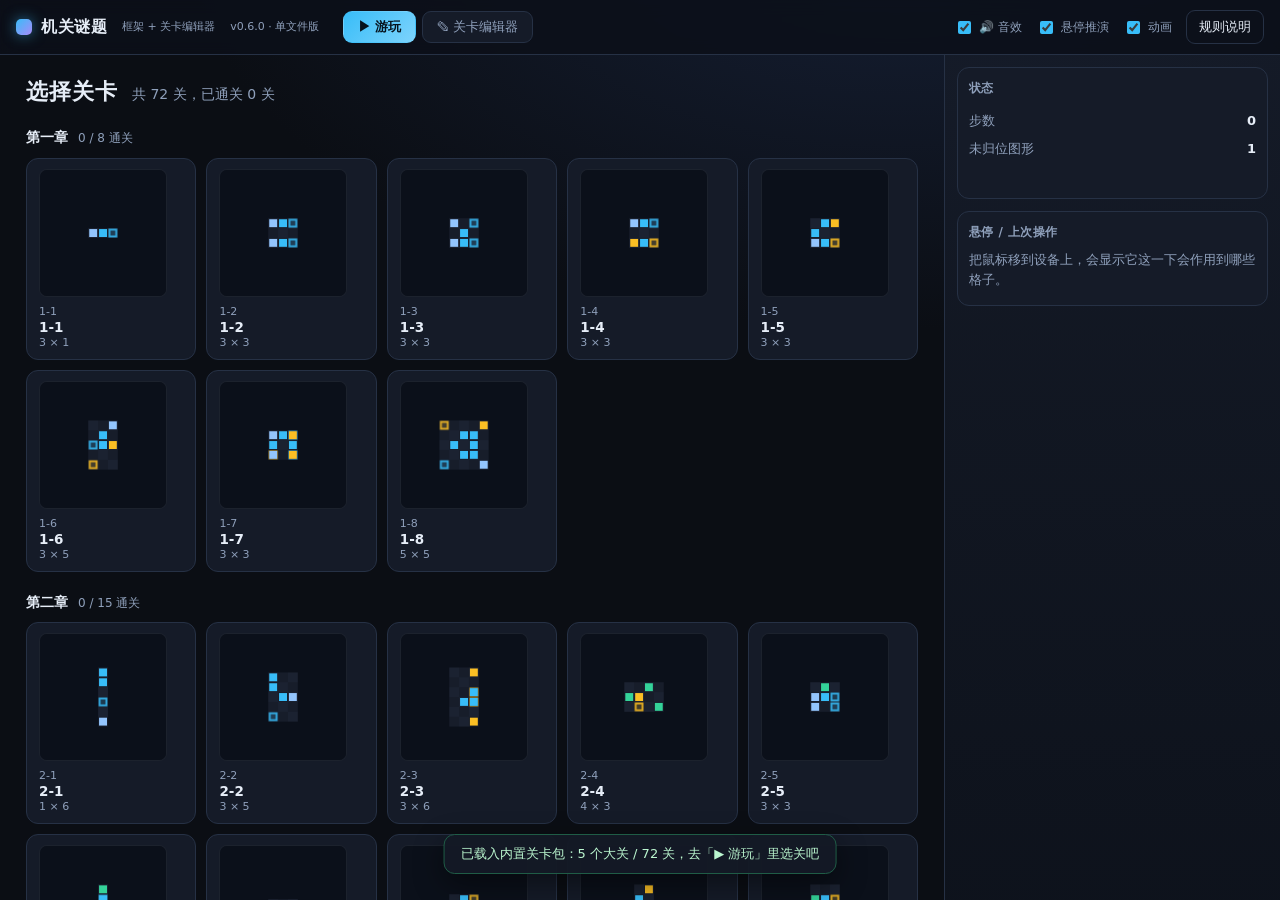
==== commit 559ca720: "v0.6.0：关卡库扩到 5 大关 / 72 关 - 换入新版关卡库：3 大关 45 关 → 5 大关 72 关   （第一章 8 / 第二章 15 / 第三章 23 / 第四章 22 / 第五章 4" ====
--- a/docs/index.html
+++ b/docs/index.html
@@ -3,8 +3,8 @@
 <head>
 <meta charset="utf-8">
 <meta name="viewport" content="width=device-width, initial-scale=1">
-<title>机关谜题 · v0.5.2（我的关卡库）（单文件版）</title>
-<!-- 单文件版 v0.5.2 · 生成于 2026-09-19 09:45 · 内置关卡包：关卡库.json（3 大关 / 45 关） · 源文件：css/style.css, js/core.js, js/rules.js, js/fx.js, js/sfx.js, js/library.js, js/render.js, js/app.js -->
+<title>机关谜题 · v0.6.0（我的关卡库）（单文件版）</title>
+<!-- 单文件版 v0.6.0 · 生成于 2026-09-19 10:04 · 内置关卡包：关卡库.json（5 大关 / 72 关） · 源文件：css/style.css, js/core.js, js/rules.js, js/fx.js, js/sfx.js, js/library.js, js/render.js, js/app.js -->
 <style>
 /* =============================================================================
  * 机关谜题 — 界面样式
@@ -519,7 +519,7 @@
 
 <script>window.MP_SINGLE_FILE = true;</script>
 <script>/* 内置关卡包：第一次打开会自动装进关卡库 */
-window.MP_SEED = {"format":"mp-level-bundle","version":1,"name":"我的关卡库","exportedAt":"2026-09-19","chapters":[{"id":"chmu7sjbaxsbn9","name":"第一章","levels":["Lmu7sjbax9365","Lmu7sjbaxtqkc","Lmu7sjbaxb9wg","Lmu7sjbaxdizn","Lmu7sjbaxmdoz","Lmu7sjbaxjcwi","Lmu7sjbaxx9qq","Lmu7sjbax0fk0"]},{"id":"chmu7sjbaxnby6","name":"第二章","levels":["Lmu7sjbaxhqzw","Lmu7sjbaxvd4g","Lmu7sjbaxl9tb","Lmu7sjbaxigoy","Lmu7sjbaxno08","Lmu7sjbax2xcd","Lmu7sjbaxvqdd","Lmu7sjbaxxakc","Lmu7sjbaxpw4p","Lmu7sjbaxeg9x","Lmu7sjbax8ku9","Lmu7sjbaxz8f8","Lmu7sjbax1lap","Lmu7sjbax647d","Lmu7sjbaxa6f0"]},{"id":"chmu7sjbaxvtgo","name":"第三章","levels":["Lmu7sjbaxr9pl","Lmu7sjbaxxgz7","Lmu7svadkubic","Lmu7svoh0sew5","Lmu7swifclwxd","Lmu7sz3kfzfxv","Lmu7szsmtkvzh","Lmu7t0rxtw3va","Lmu7t1mgxk3ww","Lmu7t20ego45p","Lmu7t2qyps42j","Lmu7t3r8x8354","Lmu7t4qeqx9kl","Lmu7tag0vzxof","Lmu7tbmo0sg1v","Lmu7tc64q7g8n","Lmu7tdook4pwy","Lmu7tedjk9c6o","Lmu7tfuhu56c7","Lmu7tgs4dgpl7","Lmu7tvls96lp7","Lmu7tw2sac9pt"]}],"levels":{"Lmu7sjbax9365":{"id":"Lmu7sjbax9365","name":"1-1","w":3,"h":1,"note":"","cells":[{"t":0,"goal":null,"item":{"k":"square"}},{"t":0,"goal":null,"item":{"k":"device","type":"swap","s":"lr"}},{"t":0,"goal":"square","item":null}],"solution":null,"chapter":"chmu7sjbaxsbn9","updated":1789786273785},"Lmu7sjbaxtqkc":{"id":"Lmu7sjbaxtqkc","name":"1-2","w":3,"h":3,"note":"","cells":[{"t":0,"goal":null,"item":{"k":"square"}},{"t":0,"goal":null,"item":{"k":"device","type":"swap","s":"lr"}},{"t":0,"goal":"square","item":null},{"t":0,"goal":null,"item":null},{"t":0,"goal":null,"item":null},{"t":0,"goal":null,"item":null},{"t":0,"goal":null,"item":{"k":"square"}},{"t":0,"goal":null,"item":{"k":"device","type":"swap","s":"lr"}},{"t":0,"goal":"square","item":null}],"solution":null,"chapter":"chmu7sjbaxsbn9","updated":1789786273785},"Lmu7sjbaxb9wg":{"id":"Lmu7sjbaxb9wg","name":"1-3","w":3,"h":3,"note":"","cells":[{"t":0,"goal":null,"item":{"k":"square"}},{"t":0,"goal":null,"item":null},{"t":0,"goal":"square","item":null},{"t":0,"goal":null,"item":null},{"t":0,"goal":null,"item":{"k":"device","type":"swap","s":"ud"}},{"t":0,"goal":null,"item":null},{"t":0,"goal":null,"item":{"k":"square"}},{"t":0,"goal":null,"item":{"k":"device","type":"swap","s":"lr"}},{"t":0,"goal":"square","item":null}],"solution":null,"chapter":"chmu7sjbaxsbn9","updated":1789786273785},"Lmu7sjbaxdizn":{"id":"Lmu7sjbaxdizn","name":"1-4","w":3,"h":3,"note":"","cells":[{"t":0,"goal":null,"item":{"k":"square"}},{"t":0,"goal":null,"item":{"k":"device","type":"swap","s":"lr"}},{"t":0,"goal":"square","item":null},{"t":0,"goal":null,"item":null},{"t":0,"goal":null,"item":null},{"t":0,"goal":null,"item":null},{"t":0,"goal":null,"item":{"k":"circle"}},{"t":0,"goal":null,"item":{"k":"device","type":"swap","s":"lr"}},{"t":0,"goal":"circle","item":null}],"solution":null,"chapter":"chmu7sjbaxsbn9","updated":1789786273785},"Lmu7sjbaxmdoz":{"id":"Lmu7sjbaxmdoz","name":"1-5","w":3,"h":3,"note":"","cells":[{"t":0,"goal":null,"item":null},{"t":0,"goal":null,"item":{"k":"device","type":"swap","s":"lr"}},{"t":0,"goal":null,"item":{"k":"circle"}},{"t":0,"goal":null,"item":{"k":"device","type":"swap","s":"ud"}},{"t":0,"goal":null,"item":null},{"t":0,"goal":null,"item":null},{"t":0,"goal":null,"item":{"k":"square"}},{"t":0,"goal":null,"item":{"k":"device","type":"swap","s":"lr"}},{"t":0,"goal":"circle","item":null}],"solution":null,"chapter":"chmu7sjbaxsbn9","updated":1789786273785},"Lmu7sjbaxjcwi":{"id":"Lmu7sjbaxjcwi","name":"1-6","w":3,"h":5,"note":"","cells":[{"t":0,"goal":null,"item":null},{"t":0,"goal":null,"item":null},{"t":0,"goal":null,"item":{"k":"square"}},{"t":0,"goal":null,"item":null},{"t":0,"goal":null,"item":{"k":"device","type":"swap","s":"dl_ur"}},{"t":0,"goal":null,"item":null},{"t":0,"goal":"square","item":null},{"t":0,"goal":null,"item":{"k":"device","type":"swap","s":"ud"}},{"t":0,"goal":null,"item":{"k":"circle"}},{"t":0,"goal":null,"item":null},{"t":0,"goal":null,"item":null},{"t":0,"goal":null,"item":null},{"t":0,"goal":"circle","item":null},{"t":0,"goal":null,"item":null},{"t":0,"goal":null,"item":null}],"solution":null,"chapter":"chmu7sjbaxsbn9","updated":1789786273785},"Lmu7sjbaxx9qq":{"id":"Lmu7sjbaxx9qq","name":"1-7","w":3,"h":3,"note":"","cells":[{"t":0,"goal":null,"item":{"k":"square"}},{"t":0,"goal":null,"item":{"k":"device","type":"swap","s":"lr"}},{"t":0,"goal":"square","item":{"k":"circle"}},{"t":0,"goal":null,"item":{"k":"device","type":"swap","s":"ud"}},{"t":0,"goal":null,"item":null},{"t":0,"goal":null,"item":{"k":"device","type":"swap","s":"ud"}},{"t":0,"goal":"circle","item":{"k":"square"}},{"t":0,"goal":null,"item":null},{"t":0,"goal":"square","item":{"k":"circle"}}],"solution":null,"chapter":"chmu7sjbaxsbn9","updated":1789786273785},"Lmu7sjbax0fk0":{"id":"Lmu7sjbax0fk0","name":"1-8","w":5,"h":5,"note":"","cells":[{"t":0,"goal":"circle","item":null},{"t":0,"goal":null,"item":null},{"t":0,"goal":null,"item":null},{"t":0,"goal":null,"item":null},{"t":0,"goal":null,"item":{"k":"circle"}},{"t":0,"goal":null,"item":null},{"t":0,"goal":null,"item":null},{"t":0,"goal":null,"item":{"k":"device","type":"swap","s":"lr"}},{"t":0,"goal":null,"item":{"k":"device","type":"swap","s":"ul_dr"}},{"t":0,"goal":null,"item":null},{"t":0,"goal":null,"item":null},{"t":0,"goal":null,"item":{"k":"device","type":"swap","s":"ud"}},{"t":0,"goal":null,"item":null},{"t":0,"goal":null,"item":{"k":"device","type":"swap","s":"ud"}},{"t":0,"goal":null,"item":null},{"t":0,"goal":null,"item":null},{"t":0,"goal":null,"item":null},{"t":0,"goal":null,"item":{"k":"device","type":"swap","s":"lr"}},{"t":0,"goal":null,"item":{"k":"device","type":"swap","s":"dl_ur"}},{"t":0,"goal":null,"item":null},{"t":0,"goal":"square","item":null},{"t":0,"goal":null,"item":null},{"t":0,"goal":null,"item":null},{"t":0,"goal":null,"item":null},{"t":0,"goal":null,"item":{"k":"square"}}],"solution":null,"chapter":"chmu7sjbaxsbn9","updated":1789786273785},"Lmu7sjbaxhqzw":{"id":"Lmu7sjbaxhqzw","name":"2-1","w":1,"h":6,"note":"","cells":[{"t":0,"goal":null,"item":{"k":"device","type":"swap","s":"ud"}},{"t":0,"goal":null,"item":{"k":"device","type":"swap","s":"ud"}},{"t":0,"goal":null,"item":null},{"t":0,"goal":"square","item":null},{"t":0,"goal":null,"item":null},{"t":0,"goal":null,"item":{"k":"square"}}],"solution":null,"chapter":"chmu7sjbaxnby6","updated":1789786273785},"Lmu7sjbaxvd4g":{"id":"Lmu7sjbaxvd4g","name":"2-2","w":3,"h":5,"note":"","cells":[{"t":0,"goal":null,"item":{"k":"device","type":"swap","s":"ud"}},{"t":0,"goal":null,"item":null},{"t":0,"goal":null,"item":null},{"t":0,"goal":null,"item":{"k":"device","type":"swap","s":"ud"}},{"t":0,"goal":null,"item":null},{"t":0,"goal":null,"item":null},{"t":0,"goal":null,"item":null},{"t":0,"goal":null,"item":{"k":"device","type":"swap","s":"lr"}},{"t":0,"goal":null,"item":{"k":"square"}},{"t":0,"goal":null,"item":null},{"t":0,"goal":null,"item":null},{"t":0,"goal":null,"item":null},{"t":0,"goal":"square","item":null},{"t":0,"goal":null,"item":null},{"t":0,"goal":null,"item":null}],"solution":null,"chapter":"chmu7sjbaxnby6","updated":1789786273785},"Lmu7sjbaxl9tb":{"id":"Lmu7sjbaxl9tb","name":"2-3","w":3,"h":6,"note":"","cells":[{"t":0,"goal":null,"item":null},{"t":0,"goal":null,"item":null},{"t":0,"goal":null,"item":{"k":"circle"}},{"t":0,"goal":null,"item":null},{"t":0,"goal":null,"item":null},{"t":0,"goal":null,"item":null},{"t":0,"goal":null,"item":null},{"t":0,"goal":null,"item":null},{"t":0,"goal":"circle","item":{"k":"device","type":"swap","s":"ud"}},{"t":0,"goal":null,"item":null},{"t":0,"goal":null,"item":{"k":"device","type":"swap","s":"lr"}},{"t":0,"goal":"circle","item":{"k":"device","type":"swap","s":"ud"}},{"t":0,"goal":null,"item":null},{"t":0,"goal":null,"item":null},{"t":0,"goal":null,"item":null},{"t":0,"goal":null,"item":null},{"t":0,"goal":null,"item":null},{"t":0,"goal":null,"item":{"k":"circle"}}],"solution":null,"chapter":"chmu7sjbaxnby6","updated":1789786273785},"Lmu7sjbaxigoy":{"id":"Lmu7sjbaxigoy","name":"2-4","w":4,"h":3,"note":"","cells":[{"t":0,"goal":null,"item":null},{"t":0,"goal":null,"item":null},{"t":0,"goal":null,"item":{"k":"device","type":"push","s":"D"}},{"t":0,"goal":null,"item":null},{"t":0,"goal":null,"item":{"k":"device","type":"push","s":"R"}},{"t":0,"goal":null,"item":{"k":"circle"}},{"t":0,"goal":null,"item":null},{"t":0,"goal":null,"item":null},{"t":0,"goal":null,"item":null},{"t":0,"goal":"circle","item":null},{"t":0,"goal":null,"item":null},{"t":0,"goal":null,"item":{"k":"device","type":"push","s":"L"}}],"solution":null,"chapter":"chmu7sjbaxnby6","updated":1789786273785},"Lmu7sjbaxno08":{"id":"Lmu7sjbaxno08","name":"2-5","w":3,"h":3,"note":"","cells":[{"t":0,"goal":null,"item":null},{"t":0,"goal":null,"item":{"k":"device","type":"push","s":"D"}},{"t":0,"goal":null,"item":null},{"t":0,"goal":null,"item":{"k":"square"}},{"t":0,"goal":null,"item":{"k":"device","type":"swap","s":"lr"}},{"t":0,"goal":"square","item":null},{"t":0,"goal":null,"item":{"k":"square"}},{"t":0,"goal":null,"item":null},{"t":0,"goal":"square","item":null}],"solution":null,"chapter":"chmu7sjbaxnby6","updated":1789786273785},"Lmu7sjbax2xcd":{"id":"Lmu7sjbax2xcd","name":"2-6","w":1,"h":5,"note":"","cells":[{"t":0,"goal":null,"item":{"k":"device","type":"push","s":"D"}},{"t":0,"goal":"square","item":{"k":"device","type":"swap","s":"ud"}},{"t":0,"goal":null,"item":null},{"t":0,"goal":null,"item":{"k":"square"}},{"t":0,"goal":null,"item":null}],"solution":null,"chapter":"chmu7sjbaxnby6","updated":1789786273785},"Lmu7sjbaxvqdd":{"id":"Lmu7sjbaxvqdd","name":"2-7","w":3,"h":2,"note":"","cells":[{"t":0,"goal":null,"item":null},{"t":0,"goal":null,"item":{"k":"device","type":"swap","s":"dl_dr"}},{"t":0,"goal":null,"item":null},{"t":0,"goal":null,"item":{"k":"circle"}},{"t":0,"goal":null,"item":null},{"t":0,"goal":"circle","item":null}],"solution":null,"chapter":"chmu7sjbaxnby6","updated":1789786273785},"Lmu7sjbaxxakc":{"id":"Lmu7sjbaxxakc","name":"2-8","w":3,"h":3,"note":"","cells":[{"t":0,"goal":null,"item":null},{"t":0,"goal":null,"item":{"k":"device","type":"swap","s":"d_r"}},{"t":0,"goal":"circle","item":null},{"t":0,"goal":null,"item":{"k":"device","type":"swap","s":"d_r"}},{"t":0,"goal":null,"item":null},{"t":0,"goal":null,"item":null},{"t":0,"goal":null,"item":{"k":"circle"}},{"t":0,"goal":null,"item":null},{"t":0,"goal":null,"item":null}],"solution":[[0,1],[1,0]],"chapter":"chmu7sjbaxnby6","updated":1789786273785},"Lmu7sjbaxpw4p":{"id":"Lmu7sjbaxpw4p","name":"2-9","w":2,"h":5,"note":"","cells":[{"t":0,"goal":null,"item":null},{"t":0,"goal":null,"item":{"k":"circle"}},{"t":0,"goal":null,"item":{"k":"device","type":"swap","s":"ur_dr"}},{"t":0,"goal":null,"item":null},{"t":0,"goal":null,"item":{"k":"device","type":"swap","s":"ud"}},{"t":0,"goal":null,"item":null},{"t":0,"goal":null,"item":null},{"t":0,"goal":null,"item":null},{"t":0,"goal":null,"item":null},{"t":0,"goal":"circle","item":null}],"solution":null,"chapter":"chmu7sjbaxnby6","updated":1789786273785},"Lmu7sjbaxeg9x":{"id":"Lmu7sjbaxeg9x","name":"2-10","w":3,"h":5,"note":"","cells":[{"t":0,"goal":null,"item":null},{"t":0,"goal":null,"item":null},{"t":0,"goal":null,"item":null},{"t":0,"goal":null,"item":{"k":"device","type":"push","s":"R"}},{"t":0,"goal":null,"item":{"k":"device","type":"swap","s":"ud"}},{"t":0,"goal":"circle","item":null},{"t":0,"goal":null,"item":null},{"t":0,"goal":null,"item":{"k":"device","type":"push","s":"D"}},{"t":0,"goal":null,"item":null},{"t":0,"goal":null,"item":null},{"t":0,"goal":null,"item":{"k":"circle"}},{"t":0,"goal":null,"item":null},{"t":0,"goal":null,"item":null},{"t":0,"goal":null,"item":null},{"t":0,"goal":null,"item":null}],"solution":null,"chapter":"chmu7sjbaxnby6","updated":1789786273785},"Lmu7sjbax8ku9":{"id":"Lmu7sjbax8ku9","name":"2-11","w":3,"h":3,"note":"","cells":[{"t":0,"goal":null,"item":null},{"t":0,"goal":null,"item":null},{"t":0,"goal":"circle","item":null},{"t":0,"goal":null,"item":{"k":"device","type":"push","s":"R"}},{"t":0,"goal":null,"item":{"k":"device","type":"swap","s":"ud"}},{"t":0,"goal":null,"item":null},{"t":0,"goal":null,"item":{"k":"device","type":"push","s":"U"}},{"t":0,"goal":null,"item":{"k":"square"}},{"t":0,"goal":"square","item":{"k":"circle"}}],"solution":null,"chapter":"chmu7sjbaxnby6","updated":1789786273785},"Lmu7sjbaxz8f8":{"id":"Lmu7sjbaxz8f8","name":"2-12","w":4,"h":4,"note":"","cells":[{"t":0,"goal":null,"item":null},{"t":0,"goal":"square","item":null},{"t":0,"goal":null,"item":{"k":"device","type":"swap","s":"lr"}},{"t":0,"goal":null,"item":{"k":"device","type":"push","s":"D"}},{"t":0,"goal":null,"item":null},{"t":0,"goal":null,"item":null},{"t":0,"goal":null,"item":null},{"t":0,"goal":null,"item":null},{"t":0,"goal":null,"item":{"k":"device","type":"swap","s":"ur_dr"}},{"t":0,"goal":null,"item":{"k":"square"}},{"t":0,"goal":null,"item":null},{"t":0,"goal":null,"item":null},{"t":0,"goal":null,"item":null},{"t":0,"goal":null,"item":{"k":"device","type":"push","s":"U"}},{"t":0,"goal":null,"item":null},{"t":0,"goal":null,"item":null}],"solution":null,"chapter":"chmu7sjbaxnby6","updated":1789786273785},"Lmu7sjbax1lap":{"id":"Lmu7sjbax1lap","name":"2-13","w":2,"h":8,"note":"","cells":[{"t":0,"goal":null,"item":null},{"t":0,"goal":"square","item":null},{"t":0,"goal":null,"item":null},{"t":0,"goal":null,"item":null},{"t":0,"goal":null,"item":null},{"t":0,"goal":null,"item":null},{"t":0,"goal":null,"item":null},{"t":0,"goal":null,"item":null},{"t":0,"goal":null,"item":{"k":"device","type":"swap","s":"ur_dr"}},{"t":0,"goal":null,"item":{"k":"square"}},{"t":0,"goal":null,"item":null},{"t":0,"goal":null,"item":{"k":"device","type":"push","s":"U"}},{"t":0,"goal":null,"item":null},{"t":0,"goal":null,"item":{"k":"device","type":"push","s":"U"}},{"t":0,"goal":null,"item":null},{"t":0,"goal":null,"item":{"k":"device","type":"push","s":"U"}}],"solution":null,"chapter":"chmu7sjbaxnby6","updated":1789786273785},"Lmu7sjbax647d":{"id":"Lmu7sjbax647d","name":"2-14","w":5,"h":5,"note":"","cells":[{"t":0,"goal":"circle","item":null},{"t":0,"goal":null,"item":{"k":"circle"}},{"t":0,"goal":null,"item":{"k":"device","type":"swap","s":"ud"}},{"t":0,"goal":null,"item":null},{"t":0,"goal":null,"item":null},{"t":0,"goal":null,"item":null},{"t":0,"goal":null,"item":{"k":"device","type":"swap","s":"dl_dr"}},{"t":0,"goal":null,"item":{"k":"device","type":"swap","s":"ud"}},{"t":0,"goal":null,"item":null},{"t":0,"goal":null,"item":null},{"t":0,"goal":null,"item":null},{"t":0,"goal":"square","item":null},{"t":0,"goal":null,"item":null},{"t":0,"goal":null,"item":{"k":"device","type":"push","s":"L"}},{"t":0,"goal":null,"item":{"k":"device","type":"push","s":"L"}},{"t":0,"goal":null,"item":null},{"t":0,"goal":null,"item":null},{"t":0,"goal":null,"item":null},{"t":0,"goal":null,"item":null},{"t":0,"goal":null,"item":null},{"t":0,"goal":"circle","item":null},{"t":0,"goal":null,"item":{"k":"circle"}},{"t":0,"goal":null,"item":{"k":"square"}},{"t":0,"goal":null,"item":null},{"t":0,"goal":null,"item":null}],"solution":null,"chapter":"chmu7sjbaxnby6","updated":1789786273785},"Lmu7sjbaxa6f0":{"id":"Lmu7sjbaxa6f0","name":"2-15","w":6,"h":5,"note":"","cells":[{"t":0,"goal":null,"item":null},{"t":0,"goal":"circle","item":null},{"t":0,"goal":null,"item":{"k":"circle"}},{"t":0,"goal":null,"item":null},{"t":0,"goal":null,"item":null},{"t":0,"goal":null,"item":null},{"t":0,"goal":null,"item":null},{"t":0,"goal":null,"item":null},{"t":0,"goal":null,"item":{"k":"device","type":"swap","s":"dl_dr"}},{"t":0,"goal":null,"item":{"k":"device","type":"swap","s":"ud"}},{"t":0,"goal":null,"item":null},{"t":0,"goal":null,"item":null},{"t":0,"goal":null,"item":null},{"t":0,"goal":null,"item":null},{"t":0,"goal":null,"item":null},{"t":0,"goal":null,"item":{"k":"device","type":"swap","s":"ud"}},{"t":0,"goal":null,"item":{"k":"device","type":"push","s":"L"}},{"t":0,"goal":null,"item":{"k":"device","type":"push","s":"L"}},{"t":0,"goal":null,"item":null},{"t":0,"goal":null,"item":null},{"t":0,"goal":null,"item":null},{"t":0,"goal":null,"item":{"k":"device","type":"push","s":"L"}},{"t":0,"goal":null,"item":null},{"t":0,"goal":null,"item":null},{"t":0,"goal":"circle","item":null},{"t":0,"goal":null,"item":null},{"t":0,"goal":null,"item":{"k":"circle"}},{"t":0,"goal":null,"item":null},{"t":0,"goal":null,"item":null},{"t":0,"goal":null,"item":null}],"solution":null,"chapter":"chmu7sjbaxnby6","updated":1789786273785},"Lmu7sjbaxr9pl":{"id":"Lmu7sjbaxr9pl","name":"3-1","w":3,"h":3,"note":"","cells":[{"t":0,"goal":null,"item":null},{"t":0,"goal":null,"item":{"k":"device","type":"swap","s":"lr"}},{"t":0,"goal":"square","item":null},{"t":0,"goal":null,"item":null},{"t":0,"goal":null,"item":{"k":"device","type":"rotate","s":"ccw"}},{"t":0,"goal":null,"item":null},{"t":0,"goal":null,"item":null},{"t":0,"goal":null,"item":null},{"t":0,"goal":null,"item":{"k":"square"}}],"solution":null,"chapter":"chmu7sjbaxvtgo","updated":1789787300614},"Lmu7sjbaxxgz7":{"id":"Lmu7sjbaxxgz7","name":"3-2","w":3,"h":5,"note":"","cells":[{"t":0,"goal":null,"item":null},{"t":0,"goal":null,"item":{"k":"square"}},{"t":0,"goal":null,"item":null},{"t":0,"goal":"square","item":null},{"t":0,"goal":null,"item":{"k":"device","type":"rotate","s":"ccw"}},{"t":0,"goal":null,"item":null},{"t":0,"goal":null,"item":null},{"t":0,"goal":"square","item":{"k":"square"}},{"t":0,"goal":null,"item":null},{"t":0,"goal":null,"item":null},{"t":0,"goal":null,"item":{"k":"device","type":"rotate","s":"ccw"}},{"t":0,"goal":null,"item":null},{"t":0,"goal":null,"item":null},{"t":0,"goal":null,"item":null},{"t":0,"goal":null,"item":null}],"solution":null,"chapter":"chmu7sjbaxvtgo","updated":1789786832453},"Lmu7svadkubic":{"id":"Lmu7svadkubic","name":"3-3","w":3,"h":5,"note":"","cells":[{"t":0,"goal":null,"item":null},{"t":0,"goal":"square","item":null},{"t":0,"goal":null,"item":null},{"t":0,"goal":"circle","item":null},{"t":0,"goal":null,"item":{"k":"device","type":"rotate","s":"ccw"}},{"t":0,"goal":null,"item":null},{"t":0,"goal":null,"item":null},{"t":0,"goal":null,"item":{"k":"square"}},{"t":0,"goal":null,"item":null},{"t":0,"goal":null,"item":null},{"t":0,"goal":null,"item":{"k":"device","type":"rotate","s":"ccw"}},{"t":0,"goal":null,"item":null},{"t":0,"goal":null,"item":null},{"t":0,"goal":null,"item":{"k":"circle"}},{"t":0,"goal":null,"item":null}],"solution":null,"chapter":"chmu7sjbaxvtgo","updated":1789786850721},"Lmu7svoh0sew5":{"id":"Lmu7svoh0sew5","name":"3-4","w":4,"h":3,"note":"","cells":[{"t":0,"goal":null,"item":null},{"t":0,"goal":null,"item":null},{"t":0,"goal":null,"item":{"k":"device","type":"pull","s":"D"}},{"t":0,"goal":null,"item":null},{"t":0,"goal":null,"item":{"k":"device","type":"pull","s":"R"}},{"t":0,"goal":"square","item":null},{"t":0,"goal":null,"item":null},{"t":0,"goal":null,"item":null},{"t":0,"goal":null,"item":null},{"t":0,"goal":null,"item":{"k":"square"}},{"t":0,"goal":null,"item":null},{"t":0,"goal":null,"item":{"k":"device","type":"pull","s":"L"}}],"solution":null,"chapter":"chmu7sjbaxvtgo","updated":1789786889541},"Lmu7swifclwxd":{"id":"Lmu7swifclwxd","name":"3-5","w":4,"h":4,"note":"","cells":[{"t":0,"goal":null,"item":null},{"t":0,"goal":null,"item":null},{"t":0,"goal":null,"item":{"k":"device","type":"push","s":"D"}},{"t":0,"goal":null,"item":{"k":"device","type":"push","s":"L"}},{"t":0,"goal":null,"item":{"k":"device","type":"swap","s":"ur_dr"}},{"t":0,"goal":null,"item":null},{"t":0,"goal":null,"item":{"k":"device","type":"pull","s":"L"}},{"t":0,"goal":null,"item":null},{"t":0,"goal":null,"item":null},{"t":0,"goal":null,"item":null},{"t":0,"goal":null,"item":null},{"t":0,"goal":null,"item":null},{"t":0,"goal":null,"item":{"k":"square"}},{"t":0,"goal":"square","item":null},{"t":0,"goal":null,"item":null},{"t":0,"goal":null,"item":null}],"solution":null,"chapter":"chmu7sjbaxvtgo","updated":1789787010251},"Lmu7sz3kfzfxv":{"id":"Lmu7sz3kfzfxv","name":"3-6","w":3,"h":5,"note":"","cells":[{"t":0,"goal":null,"item":{"k":"device","type":"push","s":"D"}},{"t":0,"goal":null,"item":null},{"t":0,"goal":null,"item":null},{"t":0,"goal":null,"item":{"k":"device","type":"pull","s":"U"}},{"t":0,"goal":null,"item":null},{"t":0,"goal":null,"item":null},{"t":0,"goal":null,"item":null},{"t":0,"goal":null,"item":null},{"t":0,"goal":null,"item":{"k":"square"}},{"t":0,"goal":null,"item":null},{"t":0,"goal":null,"item":null},{"t":0,"goal":"square","item":null},{"t":0,"goal":null,"item":null},{"t":0,"goal":null,"item":{"k":"device","type":"swap","s":"lr"}},{"t":0,"goal":null,"item":null}],"solution":null,"chapter":"chmu7sjbaxvtgo","updated":1789787042738},"Lmu7szsmtkvzh":{"id":"Lmu7szsmtkvzh","name":"3-7","w":3,"h":5,"note":"","cells":[{"t":0,"goal":"circle","item":null},{"t":0,"goal":null,"item":null},{"t":0,"goal":null,"item":null},{"t":0,"goal":null,"item":{"k":"circle"}},{"t":0,"goal":null,"item":null},{"t":0,"goal":null,"item":null},{"t":0,"goal":null,"item":{"k":"device","type":"push","s":"U"}},{"t":0,"goal":null,"item":{"k":"device","type":"switch","s":"h"}},{"t":0,"goal":null,"item":null},{"t":0,"goal":null,"item":null},{"t":0,"goal":null,"item":null},{"t":0,"goal":null,"item":{"k":"square"}},{"t":0,"goal":null,"item":null},{"t":0,"goal":null,"item":null},{"t":0,"goal":"square","item":null}],"solution":null,"chapter":"chmu7sjbaxvtgo","updated":1789787088494},"Lmu7t0rxtw3va":{"id":"Lmu7t0rxtw3va","name":"3-8","w":3,"h":5,"note":"","cells":[{"t":0,"goal":"square","item":null},{"t":0,"goal":null,"item":null},{"t":0,"goal":"square","item":null},{"t":0,"goal":null,"item":{"k":"square"}},{"t":0,"goal":null,"item":null},{"t":0,"goal":null,"item":{"k":"square"}},{"t":0,"goal":null,"item":{"k":"device","type":"push","s":"U"}},{"t":0,"goal":null,"item":{"k":"device","type":"switch","s":"h"}},{"t":0,"goal":null,"item":null},{"t":0,"goal":null,"item":{"k":"device","type":"swap","s":"ud"}},{"t":0,"goal":null,"item":null},{"t":0,"goal":null,"item":null},{"t":0,"goal":null,"item":{"k":"device","type":"push","s":"D"}},{"t":0,"goal":null,"item":null},{"t":0,"goal":null,"item":null}],"solution":null,"chapter":"chmu7sjbaxvtgo","updated":1789787128061},"Lmu7t1mgxk3ww":{"id":"Lmu7t1mgxk3ww","name":"3-9","w":3,"h":5,"note":"","cells":[{"t":0,"goal":null,"item":null},{"t":0,"goal":null,"item":{"k":"device","type":"swap","s":"lr"}},{"t":0,"goal":null,"item":null},{"t":0,"goal":null,"item":null},{"t":0,"goal":null,"item":{"k":"device","type":"swap","s":"ud"}},{"t":0,"goal":null,"item":null},{"t":0,"goal":null,"item":{"k":"device","type":"push","s":"U"}},{"t":0,"goal":null,"item":{"k":"device","type":"switch","s":"h"}},{"t":0,"goal":null,"item":null},{"t":0,"goal":null,"item":{"k":"circle"}},{"t":0,"goal":null,"item":null},{"t":0,"goal":null,"item":null},{"t":0,"goal":"circle","item":null},{"t":0,"goal":null,"item":null},{"t":0,"goal":null,"item":null}],"solution":null,"chapter":"chmu7sjbaxvtgo","updated":1789787146116},"Lmu7t20ego45p":{"id":"Lmu7t20ego45p","name":"3-10","w":1,"h":6,"note":"","cells":[{"t":0,"goal":null,"item":{"k":"square"}},{"t":0,"goal":null,"item":null},{"t":0,"goal":"square","item":{"k":"device","type":"push","s":"D"}},{"t":0,"goal":null,"item":null},{"t":0,"goal":null,"item":{"k":"device","type":"switch","s":"v"}},{"t":0,"goal":null,"item":{"k":"device","type":"push","s":"U"}}],"solution":null,"chapter":"chmu7sjbaxvtgo","updated":1789787180540},"Lmu7t2qyps42j":{"id":"Lmu7t2qyps42j","name":"3-11","w":4,"h":4,"note":"","cells":[{"t":0,"goal":null,"item":null},{"t":0,"goal":"square","item":null},{"t":0,"goal":null,"item":null},{"t":0,"goal":null,"item":{"k":"device","type":"push","s":"D"}},{"t":0,"goal":null,"item":null},{"t":0,"goal":null,"item":null},{"t":0,"goal":null,"item":{"k":"device","type":"switch","s":"h"}},{"t":0,"goal":null,"item":null},{"t":0,"goal":null,"item":{"k":"device","type":"swap","s":"ur_dr"}},{"t":0,"goal":null,"item":{"k":"square"}},{"t":0,"goal":null,"item":{"k":"device","type":"switch","s":"h"}},{"t":0,"goal":null,"item":null},{"t":0,"goal":null,"item":null},{"t":0,"goal":null,"item":{"k":"device","type":"push","s":"U"}},{"t":0,"goal":null,"item":null},{"t":0,"goal":null,"item":null}],"solution":null,"chapter":"chmu7sjbaxvtgo","updated":1789787227564},"Lmu7t3r8x8354":{"id":"Lmu7t3r8x8354","name":"3-12","w":3,"h":5,"note":"","cells":[{"t":0,"goal":null,"item":null},{"t":0,"goal":null,"item":null},{"t":0,"goal":"circle","item":null},{"t":0,"goal":null,"item":{"k":"device","type":"push","s":"D"}},{"t":0,"goal":null,"item":null},{"t":0,"goal":"circle","item":{"k":"circle"}},{"t":0,"goal":null,"item":null},{"t":0,"goal":null,"item":{"k":"device","type":"swap","s":"lr"}},{"t":0,"goal":null,"item":null},{"t":0,"goal":null,"item":{"k":"device","type":"switch","s":"v"}},{"t":0,"goal":null,"item":null},{"t":0,"goal":null,"item":{"k":"circle"}},{"t":0,"goal":null,"item":{"k":"device","type":"push","s":"U"}},{"t":0,"goal":null,"item":null},{"t":0,"goal":null,"item":null}],"solution":null,"chapter":"chmu7sjbaxvtgo","updated":1789787273133},"Lmu7t4qeqx9kl":{"id":"Lmu7t4qeqx9kl","name":"3-13","w":3,"h":5,"note":"","cells":[{"t":0,"goal":null,"item":{"k":"device","type":"push","s":"D"}},{"t":0,"goal":null,"item":null},{"t":0,"goal":null,"item":null},{"t":0,"goal":null,"item":{"k":"device","type":"pull","s":"U"}},{"t":0,"goal":null,"item":null},{"t":0,"goal":"circle","item":null},{"t":0,"goal":null,"item":null},{"t":0,"goal":null,"item":null},{"t":0,"goal":null,"item":{"k":"circle"}},{"t":0,"goal":null,"item":null},{"t":0,"goal":null,"item":{"k":"device","type":"switch","s":"h"}},{"t":0,"goal":null,"item":null},{"t":0,"goal":null,"item":null},{"t":0,"goal":null,"item":null},{"t":0,"goal":null,"item":null}],"solution":null,"chapter":"chmu7sjbaxvtgo","updated":1789787539609},"Lmu7tag0vzxof":{"id":"Lmu7tag0vzxof","name":"3-14","w":5,"h":4,"note":"","cells":[{"t":0,"goal":null,"item":{"k":"device","type":"swap","s":"ur_dr"}},{"t":0,"goal":null,"item":null},{"t":0,"goal":null,"item":{"k":"device","type":"pull","s":"L"}},{"t":0,"goal":null,"item":null},{"t":0,"goal":null,"item":{"k":"device","type":"pull","s":"L"}},{"t":0,"goal":null,"item":null},{"t":0,"goal":null,"item":null},{"t":0,"goal":null,"item":null},{"t":0,"goal":null,"item":{"k":"device","type":"swap","s":"ud"}},{"t":0,"goal":null,"item":{"k":"circle"}},{"t":0,"goal":null,"item":null},{"t":0,"goal":null,"item":null},{"t":0,"goal":null,"item":null},{"t":0,"goal":null,"item":null},{"t":0,"goal":null,"item":null},{"t":0,"goal":null,"item":null},{"t":0,"goal":null,"item":null},{"t":0,"goal":null,"item":null},{"t":0,"goal":null,"item":null},{"t":0,"goal":"circle","item":null}],"solution":null,"chapter":"chmu7sjbaxvtgo","updated":1789787594876},"Lmu7tbmo0sg1v":{"id":"Lmu7tbmo0sg1v","name":"3-15","w":2,"h":7,"note":"","cells":[{"t":0,"goal":null,"item":null},{"t":0,"goal":null,"item":{"k":"circle"}},{"t":0,"goal":null,"item":null},{"t":0,"goal":null,"item":null},{"t":0,"goal":null,"item":null},{"t":0,"goal":null,"item":{"k":"device","type":"pull","s":"U"}},{"t":0,"goal":null,"item":{"k":"device","type":"swap","s":"ur_dr"}},{"t":0,"goal":null,"item":null},{"t":0,"goal":null,"item":null},{"t":0,"goal":null,"item":{"k":"device","type":"pull","s":"U"}},{"t":0,"goal":null,"item":null},{"t":0,"goal":"circle","item":null},{"t":0,"goal":null,"item":null},{"t":0,"goal":null,"item":{"k":"device","type":"pull","s":"U"}}],"solution":null,"chapter":"chmu7sjbaxvtgo","updated":1789787620100},"Lmu7tc64q7g8n":{"id":"Lmu7tc64q7g8n","name":"3-16","w":5,"h":3,"note":"","cells":[{"t":0,"goal":null,"item":null},{"t":0,"goal":null,"item":{"k":"device","type":"push","s":"D"}},{"t":0,"goal":"square","item":null},{"t":0,"goal":null,"item":null},{"t":0,"goal":null,"item":null},{"t":0,"goal":null,"item":{"k":"device","type":"vpush","s":"R:push"}},{"t":0,"goal":null,"item":{"k":"square"}},{"t":0,"goal":null,"item":null},{"t":0,"goal":null,"item":{"k":"circle"}},{"t":0,"goal":null,"item":{"k":"device","type":"push","s":"L"}},{"t":0,"goal":null,"item":null},{"t":0,"goal":"circle","item":null},{"t":0,"goal":null,"item":{"k":"device","type":"push","s":"U"}},{"t":0,"goal":null,"item":null},{"t":0,"goal":null,"item":null}],"solution":null,"chapter":"chmu7sjbaxvtgo","updated":1789787690798},"Lmu7tdook4pwy":{"id":"Lmu7tdook4pwy","name":"3-17","w":4,"h":3,"note":"","cells":[{"t":0,"goal":null,"item":null},{"t":0,"goal":null,"item":{"k":"circle"}},{"t":0,"goal":null,"item":{"k":"square"}},{"t":0,"goal":null,"item":null},{"t":0,"goal":null,"item":{"k":"device","type":"vpush","s":"R:pull"}},{"t":0,"goal":null,"item":null},{"t":0,"goal":null,"item":{"k":"device","type":"swap","s":"ud"}},{"t":0,"goal":null,"item":null},{"t":0,"goal":null,"item":{"k":"device","type":"vpush","s":"R:push"}},{"t":0,"goal":"circle","item":null},{"t":0,"goal":"square","item":null},{"t":0,"goal":null,"item":null}],"solution":null,"chapter":"chmu7sjbaxvtgo","updated":1789787723018},"Lmu7tedjk9c6o":{"id":"Lmu7tedjk9c6o","name":"3-18","w":4,"h":3,"note":"","cells":[{"t":0,"goal":null,"item":{"k":"square"}},{"t":0,"goal":"square","item":null},{"t":0,"goal":null,"item":null},{"t":0,"goal":null,"item":null},{"t":0,"goal":null,"item":null},{"t":0,"goal":null,"item":null},{"t":0,"goal":null,"item":{"k":"device","type":"swap","s":"ud"}},{"t":0,"goal":null,"item":null},{"t":0,"goal":null,"item":{"k":"device","type":"vpush","s":"R:push"}},{"t":0,"goal":null,"item":{"k":"device","type":"vpush","s":"L:pull"}},{"t":0,"goal":"circle","item":null},{"t":0,"goal":null,"item":{"k":"circle"}}],"solution":null,"chapter":"chmu7sjbaxvtgo","updated":1789787791643},"Lmu7tfuhu56c7":{"id":"Lmu7tfuhu56c7","name":"3-19","w":5,"h":5,"note":"","cells":[{"t":0,"goal":null,"item":null},{"t":0,"goal":null,"item":{"k":"circle"}},{"t":0,"goal":null,"item":null},{"t":0,"goal":null,"item":null},{"t":0,"goal":null,"item":null},{"t":0,"goal":null,"item":null},{"t":0,"goal":"square","item":{"k":"device","type":"rotate","s":"ccw"}},{"t":0,"goal":null,"item":{"k":"device","type":"swap","s":"lr"}},{"t":0,"goal":null,"item":{"k":"square"}},{"t":0,"goal":null,"item":null},{"t":0,"goal":null,"item":null},{"t":0,"goal":"circle","item":null},{"t":0,"goal":null,"item":null},{"t":0,"goal":null,"item":null},{"t":0,"goal":null,"item":null},{"t":0,"goal":null,"item":null},{"t":0,"goal":null,"item":null},{"t":0,"goal":null,"item":null},{"t":0,"goal":null,"item":null},{"t":0,"goal":null,"item":null},{"t":0,"goal":null,"item":null},{"t":0,"goal":null,"item":null},{"t":0,"goal":null,"item":null},{"t":0,"goal":null,"item":null},{"t":0,"goal":null,"item":null}],"solution":null,"chapter":"chmu7sjbaxvtgo","updated":1789787835223},"Lmu7tgs4dgpl7":{"id":"Lmu7tgs4dgpl7","name":"3-20","w":9,"h":4,"note":"","cells":[{"t":0,"goal":null,"item":null},{"t":0,"goal":null,"item":null},{"t":0,"goal":null,"item":null},{"t":0,"goal":null,"item":null},{"t":0,"goal":null,"item":null},{"t":0,"goal":null,"item":null},{"t":0,"goal":null,"item":null},{"t":0,"goal":null,"item":null},{"t":0,"goal":null,"item":null},{"t":0,"goal":null,"item":null},{"t":0,"goal":"square","item":null},{"t":0,"goal":null,"item":null},{"t":0,"goal":null,"item":{"k":"square"}},{"t":0,"goal":null,"item":null},{"t":0,"goal":null,"item":null},{"t":0,"goal":null,"item":{"k":"device","type":"rotate","s":"ccw"}},{"t":0,"goal":null,"item":{"k":"device","type":"rotate","s":"ccw"}},{"t":0,"goal":null,"item":null},{"t":0,"goal":null,"item":null},{"t":0,"goal":null,"item":null},{"t":0,"goal":null,"item":null},{"t":0,"goal":null,"item":null},{"t":0,"goal":null,"item":null},{"t":0,"goal":null,"item":null},{"t":0,"goal":null,"item":null},{"t":0,"goal":null,"item":null},{"t":0,"goal":null,"item":null},{"t":0,"goal":null,"item":null},{"t":0,"goal":null,"item":null},{"t":0,"goal":null,"item":null},{"t":0,"goal":null,"item":null},{"t":0,"goal":null,"item":null},{"t":0,"goal":null,"item":null},{"t":0,"goal":null,"item":null},{"t":0,"goal":null,"item":null},{"t":0,"goal":null,"item":null}],"solution":null,"chapter":"chmu7sjbaxvtgo","updated":1789788526850},"Lmu7tvls96lp7":{"id":"Lmu7tvls96lp7","name":"3-21","w":5,"h":4,"note":"","cells":[{"t":0,"goal":null,"item":null},{"t":0,"goal":null,"item":null},{"t":0,"goal":null,"item":{"k":"device","type":"rotate","s":"ccw"}},{"t":0,"goal":null,"item":null},{"t":0,"goal":null,"item":null},{"t":0,"goal":null,"item":null},{"t":0,"goal":"square","item":null},{"t":0,"goal":null,"item":{"k":"device","type":"rotate","s":"ccw"}},{"t":0,"goal":null,"item":{"k":"square"}},{"t":0,"goal":null,"item":null},{"t":0,"goal":null,"item":null},{"t":0,"goal":null,"item":null},{"t":0,"goal":null,"item":null},{"t":0,"goal":null,"item":null},{"t":0,"goal":null,"item":null},{"t":0,"goal":null,"item":null},{"t":0,"goal":"square","item":null},{"t":0,"goal":null,"item":null},{"t":0,"goal":null,"item":{"k":"square"}},{"t":0,"goal":null,"item":null}],"solution":null,"chapter":"chmu7sjbaxvtgo","updated":1789788548883},"Lmu7tw2sac9pt":{"id":"Lmu7tw2sac9pt","name":"3-22","w":5,"h":4,"note":"","cells":[{"t":0,"goal":null,"item":null},{"t":0,"goal":null,"item":null},{"t":0,"goal":null,"item":null},{"t":0,"goal":null,"item":null},{"t":0,"goal":null,"item":null},{"t":0,"goal":null,"item":null},{"t":0,"goal":null,"item":null},{"t":0,"goal":null,"item":null},{"t":0,"goal":null,"item":null},{"t":0,"goal":null,"item":null},{"t":0,"goal":null,"item":null},{"t":0,"goal":null,"item":null},{"t":0,"goal":null,"item":null},{"t":0,"goal":null,"item":null},{"t":0,"goal":null,"item":null},{"t":0,"goal":null,"item":null},{"t":0,"goal":null,"item":null},{"t":0,"goal":null,"item":null},{"t":0,"goal":null,"item":null},{"t":0,"goal":null,"item":null}],"solution":null,"chapter":"chmu7sjbaxvtgo","updated":1789788548890}}};</script>
+window.MP_SEED = {"format":"mp-level-bundle","version":1,"name":"我的关卡库","exportedAt":"2026-09-19","chapters":[{"id":"chmu7sjbaxsbn9","name":"第一章","levels":["Lmu7sjbax9365","Lmu7sjbaxtqkc","Lmu7sjbaxb9wg","Lmu7sjbaxdizn","Lmu7sjbaxmdoz","Lmu7sjbaxjcwi","Lmu7sjbaxx9qq","Lmu7sjbax0fk0"]},{"id":"chmu7sjbaxnby6","name":"第二章","levels":["Lmu7sjbaxhqzw","Lmu7sjbaxvd4g","Lmu7sjbaxl9tb","Lmu7sjbaxigoy","Lmu7sjbaxno08","Lmu7sjbax2xcd","Lmu7sjbaxvqdd","Lmu7sjbaxxakc","Lmu7sjbaxpw4p","Lmu7sjbaxeg9x","Lmu7sjbax8ku9","Lmu7sjbaxz8f8","Lmu7sjbax1lap","Lmu7sjbax647d","Lmu7sjbaxa6f0"]},{"id":"chmu7sjbaxvtgo","name":"第三章","levels":["Lmu7sjbaxr9pl","Lmu7sjbaxxgz7","Lmu7svadkubic","Lmu7svoh0sew5","Lmu7swifclwxd","Lmu7sz3kfzfxv","Lmu7szsmtkvzh","Lmu7t0rxtw3va","Lmu7t1mgxk3ww","Lmu7t20ego45p","Lmu7t2qyps42j","Lmu7t3r8x8354","Lmu7t4qeqx9kl","Lmu7tag0vzxof","Lmu7tbmo0sg1v","Lmu7tc64q7g8n","Lmu7tdook4pwy","Lmu7tedjk9c6o","Lmu7tfuhu56c7","Lmu7tgs4dgpl7","Lmu7tvls96lp7","Lmu7tw2sac9pt","Lmu83r5grj369"]},{"id":"chmu83t84p5z1b","name":"第四章","levels":["Lmu83tcnkfeml","Lmu83tv7dfy5f","Lmu83ucv8j0al","Lmu83urnruv31","Lmu83vixs8pqj","Lmu83w55drfhs","Lmu83wweuny8j","Lmu83xbkpr3x2","Lmu83xrjo8jgf","Lmu83y9yjbr1y","Lmu83yz8jcfc2","Lmu83zm5117az","Lmu843tcjb4qm","Lmu8447pzhu1v","Lmu844nczyg08","Lmu845gdh6ffz","Lmu846fvd2id8","Lmu847ymg372v","Lmu84bcmzqwge","Lmu84s2upp3k0","Lmu84ynnzt6eo","Lmu8528gwau9m"]},{"id":"chmu85czuomjqw","name":"第五章","levels":["Lmu85d1665zjq","Lmu85prlvtxxa","Lmu85qk599i5z","Lmu86prtan831"]}],"levels":{"Lmu7sjbax9365":{"id":"Lmu7sjbax9365","name":"1-1","w":3,"h":1,"note":"","cells":[{"t":0,"goal":null,"item":{"k":"square"}},{"t":0,"goal":null,"item":{"k":"device","type":"swap","s":"lr"}},{"t":0,"goal":"square","item":null}],"solution":null,"chapter":"chmu7sjbaxsbn9","updated":1789786273785},"Lmu7sjbaxtqkc":{"id":"Lmu7sjbaxtqkc","name":"1-2","w":3,"h":3,"note":"","cells":[{"t":0,"goal":null,"item":{"k":"square"}},{"t":0,"goal":null,"item":{"k":"device","type":"swap","s":"lr"}},{"t":0,"goal":"square","item":null},{"t":0,"goal":null,"item":null},{"t":0,"goal":null,"item":null},{"t":0,"goal":null,"item":null},{"t":0,"goal":null,"item":{"k":"square"}},{"t":0,"goal":null,"item":{"k":"device","type":"swap","s":"lr"}},{"t":0,"goal":"square","item":null}],"solution":null,"chapter":"chmu7sjbaxsbn9","updated":1789786273785},"Lmu7sjbaxb9wg":{"id":"Lmu7sjbaxb9wg","name":"1-3","w":3,"h":3,"note":"","cells":[{"t":0,"goal":null,"item":{"k":"square"}},{"t":0,"goal":null,"item":null},{"t":0,"goal":"square","item":null},{"t":0,"goal":null,"item":null},{"t":0,"goal":null,"item":{"k":"device","type":"swap","s":"ud"}},{"t":0,"goal":null,"item":null},{"t":0,"goal":null,"item":{"k":"square"}},{"t":0,"goal":null,"item":{"k":"device","type":"swap","s":"lr"}},{"t":0,"goal":"square","item":null}],"solution":null,"chapter":"chmu7sjbaxsbn9","updated":1789786273785},"Lmu7sjbaxdizn":{"id":"Lmu7sjbaxdizn","name":"1-4","w":3,"h":3,"note":"","cells":[{"t":0,"goal":null,"item":{"k":"square"}},{"t":0,"goal":null,"item":{"k":"device","type":"swap","s":"lr"}},{"t":0,"goal":"square","item":null},{"t":0,"goal":null,"item":null},{"t":0,"goal":null,"item":null},{"t":0,"goal":null,"item":null},{"t":0,"goal":null,"item":{"k":"circle"}},{"t":0,"goal":null,"item":{"k":"device","type":"swap","s":"lr"}},{"t":0,"goal":"circle","item":null}],"solution":null,"chapter":"chmu7sjbaxsbn9","updated":1789786273785},"Lmu7sjbaxmdoz":{"id":"Lmu7sjbaxmdoz","name":"1-5","w":3,"h":3,"note":"","cells":[{"t":0,"goal":null,"item":null},{"t":0,"goal":null,"item":{"k":"device","type":"swap","s":"lr"}},{"t":0,"goal":null,"item":{"k":"circle"}},{"t":0,"goal":null,"item":{"k":"device","type":"swap","s":"ud"}},{"t":0,"goal":null,"item":null},{"t":0,"goal":null,"item":null},{"t":0,"goal":null,"item":{"k":"square"}},{"t":0,"goal":null,"item":{"k":"device","type":"swap","s":"lr"}},{"t":0,"goal":"circle","item":null}],"solution":null,"chapter":"chmu7sjbaxsbn9","updated":1789786273785},"Lmu7sjbaxjcwi":{"id":"Lmu7sjbaxjcwi","name":"1-6","w":3,"h":5,"note":"","cells":[{"t":0,"goal":null,"item":null},{"t":0,"goal":null,"item":null},{"t":0,"goal":null,"item":{"k":"square"}},{"t":0,"goal":null,"item":null},{"t":0,"goal":null,"item":{"k":"device","type":"swap","s":"dl_ur"}},{"t":0,"goal":null,"item":null},{"t":0,"goal":"square","item":null},{"t":0,"goal":null,"item":{"k":"device","type":"swap","s":"ud"}},{"t":0,"goal":null,"item":{"k":"circle"}},{"t":0,"goal":null,"item":null},{"t":0,"goal":null,"item":null},{"t":0,"goal":null,"item":null},{"t":0,"goal":"circle","item":null},{"t":0,"goal":null,"item":null},{"t":0,"goal":null,"item":null}],"solution":null,"chapter":"chmu7sjbaxsbn9","updated":1789786273785},"Lmu7sjbaxx9qq":{"id":"Lmu7sjbaxx9qq","name":"1-7","w":3,"h":3,"note":"","cells":[{"t":0,"goal":null,"item":{"k":"square"}},{"t":0,"goal":null,"item":{"k":"device","type":"swap","s":"lr"}},{"t":0,"goal":"square","item":{"k":"circle"}},{"t":0,"goal":null,"item":{"k":"device","type":"swap","s":"ud"}},{"t":0,"goal":null,"item":null},{"t":0,"goal":null,"item":{"k":"device","type":"swap","s":"ud"}},{"t":0,"goal":"circle","item":{"k":"square"}},{"t":0,"goal":null,"item":null},{"t":0,"goal":"square","item":{"k":"circle"}}],"solution":null,"chapter":"chmu7sjbaxsbn9","updated":1789786273785},"Lmu7sjbax0fk0":{"id":"Lmu7sjbax0fk0","name":"1-8","w":5,"h":5,"note":"","cells":[{"t":0,"goal":"circle","item":null},{"t":0,"goal":null,"item":null},{"t":0,"goal":null,"item":null},{"t":0,"goal":null,"item":null},{"t":0,"goal":null,"item":{"k":"circle"}},{"t":0,"goal":null,"item":null},{"t":0,"goal":null,"item":null},{"t":0,"goal":null,"item":{"k":"device","type":"swap","s":"lr"}},{"t":0,"goal":null,"item":{"k":"device","type":"swap","s":"ul_dr"}},{"t":0,"goal":null,"item":null},{"t":0,"goal":null,"item":null},{"t":0,"goal":null,"item":{"k":"device","type":"swap","s":"ud"}},{"t":0,"goal":null,"item":null},{"t":0,"goal":null,"item":{"k":"device","type":"swap","s":"ud"}},{"t":0,"goal":null,"item":null},{"t":0,"goal":null,"item":null},{"t":0,"goal":null,"item":null},{"t":0,"goal":null,"item":{"k":"device","type":"swap","s":"lr"}},{"t":0,"goal":null,"item":{"k":"device","type":"swap","s":"dl_ur"}},{"t":0,"goal":null,"item":null},{"t":0,"goal":"square","item":null},{"t":0,"goal":null,"item":null},{"t":0,"goal":null,"item":null},{"t":0,"goal":null,"item":null},{"t":0,"goal":null,"item":{"k":"square"}}],"solution":null,"chapter":"chmu7sjbaxsbn9","updated":1789786273785},"Lmu7sjbaxhqzw":{"id":"Lmu7sjbaxhqzw","name":"2-1","w":1,"h":6,"note":"","cells":[{"t":0,"goal":null,"item":{"k":"device","type":"swap","s":"ud"}},{"t":0,"goal":null,"item":{"k":"device","type":"swap","s":"ud"}},{"t":0,"goal":null,"item":null},{"t":0,"goal":"square","item":null},{"t":0,"goal":null,"item":null},{"t":0,"goal":null,"item":{"k":"square"}}],"solution":null,"chapter":"chmu7sjbaxnby6","updated":1789786273785},"Lmu7sjbaxvd4g":{"id":"Lmu7sjbaxvd4g","name":"2-2","w":3,"h":5,"note":"","cells":[{"t":0,"goal":null,"item":{"k":"device","type":"swap","s":"ud"}},{"t":0,"goal":null,"item":null},{"t":0,"goal":null,"item":null},{"t":0,"goal":null,"item":{"k":"device","type":"swap","s":"ud"}},{"t":0,"goal":null,"item":null},{"t":0,"goal":null,"item":null},{"t":0,"goal":null,"item":null},{"t":0,"goal":null,"item":{"k":"device","type":"swap","s":"lr"}},{"t":0,"goal":null,"item":{"k":"square"}},{"t":0,"goal":null,"item":null},{"t":0,"goal":null,"item":null},{"t":0,"goal":null,"item":null},{"t":0,"goal":"square","item":null},{"t":0,"goal":null,"item":null},{"t":0,"goal":null,"item":null}],"solution":null,"chapter":"chmu7sjbaxnby6","updated":1789786273785},"Lmu7sjbaxl9tb":{"id":"Lmu7sjbaxl9tb","name":"2-3","w":3,"h":6,"note":"","cells":[{"t":0,"goal":null,"item":null},{"t":0,"goal":null,"item":null},{"t":0,"goal":null,"item":{"k":"circle"}},{"t":0,"goal":null,"item":null},{"t":0,"goal":null,"item":null},{"t":0,"goal":null,"item":null},{"t":0,"goal":null,"item":null},{"t":0,"goal":null,"item":null},{"t":0,"goal":"circle","item":{"k":"device","type":"swap","s":"ud"}},{"t":0,"goal":null,"item":null},{"t":0,"goal":null,"item":{"k":"device","type":"swap","s":"lr"}},{"t":0,"goal":"circle","item":{"k":"device","type":"swap","s":"ud"}},{"t":0,"goal":null,"item":null},{"t":0,"goal":null,"item":null},{"t":0,"goal":null,"item":null},{"t":0,"goal":null,"item":null},{"t":0,"goal":null,"item":null},{"t":0,"goal":null,"item":{"k":"circle"}}],"solution":null,"chapter":"chmu7sjbaxnby6","updated":1789786273785},"Lmu7sjbaxigoy":{"id":"Lmu7sjbaxigoy","name":"2-4","w":4,"h":3,"note":"","cells":[{"t":0,"goal":null,"item":null},{"t":0,"goal":null,"item":null},{"t":0,"goal":null,"item":{"k":"device","type":"push","s":"D"}},{"t":0,"goal":null,"item":null},{"t":0,"goal":null,"item":{"k":"device","type":"push","s":"R"}},{"t":0,"goal":null,"item":{"k":"circle"}},{"t":0,"goal":null,"item":null},{"t":0,"goal":null,"item":null},{"t":0,"goal":null,"item":null},{"t":0,"goal":"circle","item":null},{"t":0,"goal":null,"item":null},{"t":0,"goal":null,"item":{"k":"device","type":"push","s":"L"}}],"solution":null,"chapter":"chmu7sjbaxnby6","updated":1789786273785},"Lmu7sjbaxno08":{"id":"Lmu7sjbaxno08","name":"2-5","w":3,"h":3,"note":"","cells":[{"t":0,"goal":null,"item":null},{"t":0,"goal":null,"item":{"k":"device","type":"push","s":"D"}},{"t":0,"goal":null,"item":null},{"t":0,"goal":null,"item":{"k":"square"}},{"t":0,"goal":null,"item":{"k":"device","type":"swap","s":"lr"}},{"t":0,"goal":"square","item":null},{"t":0,"goal":null,"item":{"k":"square"}},{"t":0,"goal":null,"item":null},{"t":0,"goal":"square","item":null}],"solution":null,"chapter":"chmu7sjbaxnby6","updated":1789786273785},"Lmu7sjbax2xcd":{"id":"Lmu7sjbax2xcd","name":"2-6","w":1,"h":5,"note":"","cells":[{"t":0,"goal":null,"item":{"k":"device","type":"push","s":"D"}},{"t":0,"goal":"square","item":{"k":"device","type":"swap","s":"ud"}},{"t":0,"goal":null,"item":null},{"t":0,"goal":null,"item":{"k":"square"}},{"t":0,"goal":null,"item":null}],"solution":null,"chapter":"chmu7sjbaxnby6","updated":1789786273785},"Lmu7sjbaxvqdd":{"id":"Lmu7sjbaxvqdd","name":"2-7","w":3,"h":2,"note":"","cells":[{"t":0,"goal":null,"item":null},{"t":0,"goal":null,"item":{"k":"device","type":"swap","s":"dl_dr"}},{"t":0,"goal":null,"item":null},{"t":0,"goal":null,"item":{"k":"circle"}},{"t":0,"goal":null,"item":null},{"t":0,"goal":"circle","item":null}],"solution":null,"chapter":"chmu7sjbaxnby6","updated":1789786273785},"Lmu7sjbaxxakc":{"id":"Lmu7sjbaxxakc","name":"2-8","w":3,"h":3,"note":"","cells":[{"t":0,"goal":null,"item":null},{"t":0,"goal":null,"item":{"k":"device","type":"swap","s":"d_r"}},{"t":0,"goal":"circle","item":null},{"t":0,"goal":null,"item":{"k":"device","type":"swap","s":"d_r"}},{"t":0,"goal":null,"item":null},{"t":0,"goal":null,"item":null},{"t":0,"goal":null,"item":{"k":"circle"}},{"t":0,"goal":null,"item":null},{"t":0,"goal":null,"item":null}],"solution":[[0,1],[1,0]],"chapter":"chmu7sjbaxnby6","updated":1789786273785},"Lmu7sjbaxpw4p":{"id":"Lmu7sjbaxpw4p","name":"2-9","w":2,"h":5,"note":"","cells":[{"t":0,"goal":null,"item":null},{"t":0,"goal":null,"item":{"k":"circle"}},{"t":0,"goal":null,"item":{"k":"device","type":"swap","s":"ur_dr"}},{"t":0,"goal":null,"item":null},{"t":0,"goal":null,"item":{"k":"device","type":"swap","s":"ud"}},{"t":0,"goal":null,"item":null},{"t":0,"goal":null,"item":null},{"t":0,"goal":null,"item":null},{"t":0,"goal":null,"item":null},{"t":0,"goal":"circle","item":null}],"solution":null,"chapter":"chmu7sjbaxnby6","updated":1789786273785},"Lmu7sjbaxeg9x":{"id":"Lmu7sjbaxeg9x","name":"2-10","w":3,"h":5,"note":"","cells":[{"t":0,"goal":null,"item":null},{"t":0,"goal":null,"item":null},{"t":0,"goal":null,"item":null},{"t":0,"goal":null,"item":{"k":"device","type":"push","s":"R"}},{"t":0,"goal":null,"item":{"k":"device","type":"swap","s":"ud"}},{"t":0,"goal":"circle","item":null},{"t":0,"goal":null,"item":null},{"t":0,"goal":null,"item":{"k":"device","type":"push","s":"D"}},{"t":0,"goal":null,"item":null},{"t":0,"goal":null,"item":null},{"t":0,"goal":null,"item":{"k":"circle"}},{"t":0,"goal":null,"item":null},{"t":0,"goal":null,"item":null},{"t":0,"goal":null,"item":null},{"t":0,"goal":null,"item":null}],"solution":null,"chapter":"chmu7sjbaxnby6","updated":1789786273785},"Lmu7sjbax8ku9":{"id":"Lmu7sjbax8ku9","name":"2-11","w":3,"h":3,"note":"","cells":[{"t":0,"goal":null,"item":null},{"t":0,"goal":null,"item":null},{"t":0,"goal":"circle","item":null},{"t":0,"goal":null,"item":{"k":"device","type":"push","s":"R"}},{"t":0,"goal":null,"item":{"k":"device","type":"swap","s":"ud"}},{"t":0,"goal":null,"item":null},{"t":0,"goal":null,"item":{"k":"device","type":"push","s":"U"}},{"t":0,"goal":null,"item":{"k":"square"}},{"t":0,"goal":"square","item":{"k":"circle"}}],"solution":null,"chapter":"chmu7sjbaxnby6","updated":1789786273785},"Lmu7sjbaxz8f8":{"id":"Lmu7sjbaxz8f8","name":"2-12","w":4,"h":4,"note":"","cells":[{"t":0,"goal":null,"item":null},{"t":0,"goal":"square","item":null},{"t":0,"goal":null,"item":{"k":"device","type":"swap","s":"lr"}},{"t":0,"goal":null,"item":{"k":"device","type":"push","s":"D"}},{"t":0,"goal":null,"item":null},{"t":0,"goal":null,"item":null},{"t":0,"goal":null,"item":null},{"t":0,"goal":null,"item":null},{"t":0,"goal":null,"item":{"k":"device","type":"swap","s":"ur_dr"}},{"t":0,"goal":null,"item":{"k":"square"}},{"t":0,"goal":null,"item":null},{"t":0,"goal":null,"item":null},{"t":0,"goal":null,"item":null},{"t":0,"goal":null,"item":{"k":"device","type":"push","s":"U"}},{"t":0,"goal":null,"item":null},{"t":0,"goal":null,"item":null}],"solution":null,"chapter":"chmu7sjbaxnby6","updated":1789786273785},"Lmu7sjbax1lap":{"id":"Lmu7sjbax1lap","name":"2-13","w":2,"h":8,"note":"","cells":[{"t":0,"goal":null,"item":null},{"t":0,"goal":"square","item":null},{"t":0,"goal":null,"item":null},{"t":0,"goal":null,"item":null},{"t":0,"goal":null,"item":null},{"t":0,"goal":null,"item":null},{"t":0,"goal":null,"item":null},{"t":0,"goal":null,"item":null},{"t":0,"goal":null,"item":{"k":"device","type":"swap","s":"ur_dr"}},{"t":0,"goal":null,"item":{"k":"square"}},{"t":0,"goal":null,"item":null},{"t":0,"goal":null,"item":{"k":"device","type":"push","s":"U"}},{"t":0,"goal":null,"item":null},{"t":0,"goal":null,"item":{"k":"device","type":"push","s":"U"}},{"t":0,"goal":null,"item":null},{"t":0,"goal":null,"item":{"k":"device","type":"push","s":"U"}}],"solution":null,"chapter":"chmu7sjbaxnby6","updated":1789786273785},"Lmu7sjbax647d":{"id":"Lmu7sjbax647d","name":"2-14","w":5,"h":5,"note":"","cells":[{"t":0,"goal":"circle","item":null},{"t":0,"goal":null,"item":{"k":"circle"}},{"t":0,"goal":null,"item":{"k":"device","type":"swap","s":"ud"}},{"t":0,"goal":null,"item":null},{"t":0,"goal":null,"item":null},{"t":0,"goal":null,"item":null},{"t":0,"goal":null,"item":{"k":"device","type":"swap","s":"dl_dr"}},{"t":0,"goal":null,"item":{"k":"device","type":"swap","s":"ud"}},{"t":0,"goal":null,"item":null},{"t":0,"goal":null,"item":null},{"t":0,"goal":null,"item":null},{"t":0,"goal":"square","item":null},{"t":0,"goal":null,"item":null},{"t":0,"goal":null,"item":{"k":"device","type":"push","s":"L"}},{"t":0,"goal":null,"item":{"k":"device","type":"push","s":"L"}},{"t":0,"goal":null,"item":null},{"t":0,"goal":null,"item":null},{"t":0,"goal":null,"item":null},{"t":0,"goal":null,"item":null},{"t":0,"goal":null,"item":null},{"t":0,"goal":"circle","item":null},{"t":0,"goal":null,"item":{"k":"circle"}},{"t":0,"goal":null,"item":{"k":"square"}},{"t":0,"goal":null,"item":null},{"t":0,"goal":null,"item":null}],"solution":null,"chapter":"chmu7sjbaxnby6","updated":1789786273785},"Lmu7sjbaxa6f0":{"id":"Lmu7sjbaxa6f0","name":"2-15","w":6,"h":5,"note":"","cells":[{"t":0,"goal":null,"item":null},{"t":0,"goal":"circle","item":null},{"t":0,"goal":null,"item":{"k":"circle"}},{"t":0,"goal":null,"item":null},{"t":0,"goal":null,"item":null},{"t":0,"goal":null,"item":null},{"t":0,"goal":null,"item":null},{"t":0,"goal":null,"item":null},{"t":0,"goal":null,"item":{"k":"device","type":"swap","s":"dl_dr"}},{"t":0,"goal":null,"item":{"k":"device","type":"swap","s":"ud"}},{"t":0,"goal":null,"item":null},{"t":0,"goal":null,"item":null},{"t":0,"goal":null,"item":null},{"t":0,"goal":null,"item":null},{"t":0,"goal":null,"item":null},{"t":0,"goal":null,"item":{"k":"device","type":"swap","s":"ud"}},{"t":0,"goal":null,"item":{"k":"device","type":"push","s":"L"}},{"t":0,"goal":null,"item":{"k":"device","type":"push","s":"L"}},{"t":0,"goal":null,"item":null},{"t":0,"goal":null,"item":null},{"t":0,"goal":null,"item":null},{"t":0,"goal":null,"item":{"k":"device","type":"push","s":"L"}},{"t":0,"goal":null,"item":null},{"t":0,"goal":null,"item":null},{"t":0,"goal":"circle","item":null},{"t":0,"goal":null,"item":null},{"t":0,"goal":null,"item":{"k":"circle"}},{"t":0,"goal":null,"item":null},{"t":0,"goal":null,"item":null},{"t":0,"goal":null,"item":null}],"solution":null,"chapter":"chmu7sjbaxnby6","updated":1789786273785},"Lmu7sjbaxr9pl":{"id":"Lmu7sjbaxr9pl","name":"3-1","w":3,"h":3,"note":"","cells":[{"t":0,"goal":null,"item":null},{"t":0,"goal":null,"item":{"k":"device","type":"swap","s":"lr"}},{"t":0,"goal":"square","item":null},{"t":0,"goal":null,"item":null},{"t":0,"goal":null,"item":{"k":"device","type":"rotate","s":"ccw"}},{"t":0,"goal":null,"item":null},{"t":0,"goal":null,"item":null},{"t":0,"goal":null,"item":null},{"t":0,"goal":null,"item":{"k":"square"}}],"solution":null,"chapter":"chmu7sjbaxvtgo","updated":1789787300614},"Lmu7sjbaxxgz7":{"id":"Lmu7sjbaxxgz7","name":"3-2","w":3,"h":5,"note":"","cells":[{"t":0,"goal":null,"item":null},{"t":0,"goal":null,"item":{"k":"square"}},{"t":0,"goal":null,"item":null},{"t":0,"goal":"square","item":null},{"t":0,"goal":null,"item":{"k":"device","type":"rotate","s":"ccw"}},{"t":0,"goal":null,"item":null},{"t":0,"goal":null,"item":null},{"t":0,"goal":"square","item":{"k":"square"}},{"t":0,"goal":null,"item":null},{"t":0,"goal":null,"item":null},{"t":0,"goal":null,"item":{"k":"device","type":"rotate","s":"ccw"}},{"t":0,"goal":null,"item":null},{"t":0,"goal":null,"item":null},{"t":0,"goal":null,"item":null},{"t":0,"goal":null,"item":null}],"solution":null,"chapter":"chmu7sjbaxvtgo","updated":1789786832453},"Lmu7svadkubic":{"id":"Lmu7svadkubic","name":"3-3","w":3,"h":5,"note":"","cells":[{"t":0,"goal":null,"item":null},{"t":0,"goal":"square","item":null},{"t":0,"goal":null,"item":null},{"t":0,"goal":"circle","item":null},{"t":0,"goal":null,"item":{"k":"device","type":"rotate","s":"ccw"}},{"t":0,"goal":null,"item":null},{"t":0,"goal":null,"item":null},{"t":0,"goal":null,"item":{"k":"square"}},{"t":0,"goal":null,"item":null},{"t":0,"goal":null,"item":null},{"t":0,"goal":null,"item":{"k":"device","type":"rotate","s":"ccw"}},{"t":0,"goal":null,"item":null},{"t":0,"goal":null,"item":null},{"t":0,"goal":null,"item":{"k":"circle"}},{"t":0,"goal":null,"item":null}],"solution":null,"chapter":"chmu7sjbaxvtgo","updated":1789786850721},"Lmu7svoh0sew5":{"id":"Lmu7svoh0sew5","name":"3-4","w":4,"h":3,"note":"","cells":[{"t":0,"goal":null,"item":null},{"t":0,"goal":null,"item":null},{"t":0,"goal":null,"item":{"k":"device","type":"pull","s":"D"}},{"t":0,"goal":null,"item":null},{"t":0,"goal":null,"item":{"k":"device","type":"pull","s":"R"}},{"t":0,"goal":"square","item":null},{"t":0,"goal":null,"item":null},{"t":0,"goal":null,"item":null},{"t":0,"goal":null,"item":null},{"t":0,"goal":null,"item":{"k":"square"}},{"t":0,"goal":null,"item":null},{"t":0,"goal":null,"item":{"k":"device","type":"pull","s":"L"}}],"solution":null,"chapter":"chmu7sjbaxvtgo","updated":1789786889541},"Lmu7swifclwxd":{"id":"Lmu7swifclwxd","name":"3-5","w":4,"h":4,"note":"","cells":[{"t":0,"goal":null,"item":null},{"t":0,"goal":null,"item":null},{"t":0,"goal":null,"item":{"k":"device","type":"push","s":"D"}},{"t":0,"goal":null,"item":{"k":"device","type":"push","s":"L"}},{"t":0,"goal":null,"item":{"k":"device","type":"swap","s":"ur_dr"}},{"t":0,"goal":null,"item":null},{"t":0,"goal":null,"item":{"k":"device","type":"pull","s":"L"}},{"t":0,"goal":null,"item":null},{"t":0,"goal":null,"item":null},{"t":0,"goal":null,"item":null},{"t":0,"goal":null,"item":null},{"t":0,"goal":null,"item":null},{"t":0,"goal":null,"item":{"k":"square"}},{"t":0,"goal":"square","item":null},{"t":0,"goal":null,"item":null},{"t":0,"goal":null,"item":null}],"solution":null,"chapter":"chmu7sjbaxvtgo","updated":1789787010251},"Lmu7sz3kfzfxv":{"id":"Lmu7sz3kfzfxv","name":"3-6","w":3,"h":5,"note":"","cells":[{"t":0,"goal":null,"item":{"k":"device","type":"push","s":"D"}},{"t":0,"goal":null,"item":null},{"t":0,"goal":null,"item":null},{"t":0,"goal":null,"item":{"k":"device","type":"pull","s":"U"}},{"t":0,"goal":null,"item":null},{"t":0,"goal":null,"item":null},{"t":0,"goal":null,"item":null},{"t":0,"goal":null,"item":null},{"t":0,"goal":null,"item":{"k":"square"}},{"t":0,"goal":null,"item":null},{"t":0,"goal":null,"item":null},{"t":0,"goal":"square","item":null},{"t":0,"goal":null,"item":null},{"t":0,"goal":null,"item":{"k":"device","type":"swap","s":"lr"}},{"t":0,"goal":null,"item":null}],"solution":null,"chapter":"chmu7sjbaxvtgo","updated":1789787042738},"Lmu7szsmtkvzh":{"id":"Lmu7szsmtkvzh","name":"3-7","w":3,"h":5,"note":"","cells":[{"t":0,"goal":"circle","item":null},{"t":0,"goal":null,"item":null},{"t":0,"goal":null,"item":null},{"t":0,"goal":null,"item":{"k":"circle"}},{"t":0,"goal":null,"item":null},{"t":0,"goal":null,"item":null},{"t":0,"goal":null,"item":{"k":"device","type":"push","s":"U"}},{"t":0,"goal":null,"item":{"k":"device","type":"switch","s":"h"}},{"t":0,"goal":null,"item":null},{"t":0,"goal":null,"item":null},{"t":0,"goal":null,"item":null},{"t":0,"goal":null,"item":{"k":"square"}},{"t":0,"goal":null,"item":null},{"t":0,"goal":null,"item":null},{"t":0,"goal":"square","item":null}],"solution":null,"chapter":"chmu7sjbaxvtgo","updated":1789787088494},"Lmu7t0rxtw3va":{"id":"Lmu7t0rxtw3va","name":"3-8","w":3,"h":5,"note":"","cells":[{"t":0,"goal":"square","item":null},{"t":0,"goal":null,"item":null},{"t":0,"goal":"square","item":null},{"t":0,"goal":null,"item":{"k":"square"}},{"t":0,"goal":null,"item":null},{"t":0,"goal":null,"item":{"k":"square"}},{"t":0,"goal":null,"item":{"k":"device","type":"push","s":"U"}},{"t":0,"goal":null,"item":{"k":"device","type":"switch","s":"h"}},{"t":0,"goal":null,"item":null},{"t":0,"goal":null,"item":{"k":"device","type":"swap","s":"ud"}},{"t":0,"goal":null,"item":null},{"t":0,"goal":null,"item":null},{"t":0,"goal":null,"item":{"k":"device","type":"push","s":"D"}},{"t":0,"goal":null,"item":null},{"t":0,"goal":null,"item":null}],"solution":null,"chapter":"chmu7sjbaxvtgo","updated":1789787128061},"Lmu7t1mgxk3ww":{"id":"Lmu7t1mgxk3ww","name":"3-9","w":3,"h":5,"note":"","cells":[{"t":0,"goal":null,"item":null},{"t":0,"goal":null,"item":{"k":"device","type":"swap","s":"lr"}},{"t":0,"goal":null,"item":null},{"t":0,"goal":null,"item":null},{"t":0,"goal":null,"item":{"k":"device","type":"swap","s":"ud"}},{"t":0,"goal":null,"item":null},{"t":0,"goal":null,"item":{"k":"device","type":"push","s":"U"}},{"t":0,"goal":null,"item":{"k":"device","type":"switch","s":"h"}},{"t":0,"goal":null,"item":null},{"t":0,"goal":null,"item":{"k":"circle"}},{"t":0,"goal":null,"item":null},{"t":0,"goal":null,"item":null},{"t":0,"goal":"circle","item":null},{"t":0,"goal":null,"item":null},{"t":0,"goal":null,"item":null}],"solution":null,"chapter":"chmu7sjbaxvtgo","updated":1789787146116},"Lmu7t20ego45p":{"id":"Lmu7t20ego45p","name":"3-10","w":1,"h":6,"note":"","cells":[{"t":0,"goal":null,"item":{"k":"square"}},{"t":0,"goal":null,"item":null},{"t":0,"goal":"square","item":{"k":"device","type":"push","s":"D"}},{"t":0,"goal":null,"item":null},{"t":0,"goal":null,"item":{"k":"device","type":"switch","s":"v"}},{"t":0,"goal":null,"item":{"k":"device","type":"push","s":"U"}}],"solution":null,"chapter":"chmu7sjbaxvtgo","updated":1789787180540},"Lmu7t2qyps42j":{"id":"Lmu7t2qyps42j","name":"3-11","w":4,"h":4,"note":"","cells":[{"t":0,"goal":null,"item":null},{"t":0,"goal":"square","item":null},{"t":0,"goal":null,"item":null},{"t":0,"goal":null,"item":{"k":"device","type":"push","s":"D"}},{"t":0,"goal":null,"item":null},{"t":0,"goal":null,"item":null},{"t":0,"goal":null,"item":{"k":"device","type":"switch","s":"h"}},{"t":0,"goal":null,"item":null},{"t":0,"goal":null,"item":{"k":"device","type":"swap","s":"ur_dr"}},{"t":0,"goal":null,"item":{"k":"square"}},{"t":0,"goal":null,"item":{"k":"device","type":"switch","s":"h"}},{"t":0,"goal":null,"item":null},{"t":0,"goal":null,"item":null},{"t":0,"goal":null,"item":{"k":"device","type":"push","s":"U"}},{"t":0,"goal":null,"item":null},{"t":0,"goal":null,"item":null}],"solution":null,"chapter":"chmu7sjbaxvtgo","updated":1789787227564},"Lmu7t3r8x8354":{"id":"Lmu7t3r8x8354","name":"3-12","w":3,"h":5,"note":"","cells":[{"t":0,"goal":null,"item":null},{"t":0,"goal":null,"item":null},{"t":0,"goal":"circle","item":null},{"t":0,"goal":null,"item":{"k":"device","type":"push","s":"D"}},{"t":0,"goal":null,"item":null},{"t":0,"goal":"circle","item":{"k":"circle"}},{"t":0,"goal":null,"item":null},{"t":0,"goal":null,"item":{"k":"device","type":"swap","s":"lr"}},{"t":0,"goal":null,"item":null},{"t":0,"goal":null,"item":{"k":"device","type":"switch","s":"v"}},{"t":0,"goal":null,"item":null},{"t":0,"goal":null,"item":{"k":"circle"}},{"t":0,"goal":null,"item":{"k":"device","type":"push","s":"U"}},{"t":0,"goal":null,"item":null},{"t":0,"goal":null,"item":null}],"solution":null,"chapter":"chmu7sjbaxvtgo","updated":1789787273133},"Lmu7t4qeqx9kl":{"id":"Lmu7t4qeqx9kl","name":"3-13","w":3,"h":5,"note":"","cells":[{"t":0,"goal":null,"item":{"k":"device","type":"push","s":"D"}},{"t":0,"goal":null,"item":null},{"t":0,"goal":null,"item":null},{"t":0,"goal":null,"item":{"k":"device","type":"pull","s":"U"}},{"t":0,"goal":null,"item":null},{"t":0,"goal":"circle","item":null},{"t":0,"goal":null,"item":null},{"t":0,"goal":null,"item":null},{"t":0,"goal":null,"item":{"k":"circle"}},{"t":0,"goal":null,"item":null},{"t":0,"goal":null,"item":{"k":"device","type":"switch","s":"h"}},{"t":0,"goal":null,"item":null},{"t":0,"goal":null,"item":null},{"t":0,"goal":null,"item":null},{"t":0,"goal":null,"item":null}],"solution":null,"chapter":"chmu7sjbaxvtgo","updated":1789787539609},"Lmu7tag0vzxof":{"id":"Lmu7tag0vzxof","name":"3-14","w":5,"h":4,"note":"","cells":[{"t":0,"goal":null,"item":{"k":"device","type":"swap","s":"ur_dr"}},{"t":0,"goal":null,"item":null},{"t":0,"goal":null,"item":{"k":"device","type":"pull","s":"L"}},{"t":0,"goal":null,"item":null},{"t":0,"goal":null,"item":{"k":"device","type":"pull","s":"L"}},{"t":0,"goal":null,"item":null},{"t":0,"goal":null,"item":null},{"t":0,"goal":null,"item":null},{"t":0,"goal":null,"item":{"k":"device","type":"swap","s":"ud"}},{"t":0,"goal":null,"item":{"k":"circle"}},{"t":0,"goal":null,"item":null},{"t":0,"goal":null,"item":null},{"t":0,"goal":null,"item":null},{"t":0,"goal":null,"item":null},{"t":0,"goal":null,"item":null},{"t":0,"goal":null,"item":null},{"t":0,"goal":null,"item":null},{"t":0,"goal":null,"item":null},{"t":0,"goal":null,"item":null},{"t":0,"goal":"circle","item":null}],"solution":null,"chapter":"chmu7sjbaxvtgo","updated":1789787594876},"Lmu7tbmo0sg1v":{"id":"Lmu7tbmo0sg1v","name":"3-15","w":2,"h":7,"note":"","cells":[{"t":0,"goal":null,"item":null},{"t":0,"goal":null,"item":{"k":"circle"}},{"t":0,"goal":null,"item":null},{"t":0,"goal":null,"item":null},{"t":0,"goal":null,"item":null},{"t":0,"goal":null,"item":{"k":"device","type":"pull","s":"U"}},{"t":0,"goal":null,"item":{"k":"device","type":"swap","s":"ur_dr"}},{"t":0,"goal":null,"item":null},{"t":0,"goal":null,"item":null},{"t":0,"goal":null,"item":{"k":"device","type":"pull","s":"U"}},{"t":0,"goal":null,"item":null},{"t":0,"goal":"circle","item":null},{"t":0,"goal":null,"item":null},{"t":0,"goal":null,"item":{"k":"device","type":"pull","s":"U"}}],"solution":null,"chapter":"chmu7sjbaxvtgo","updated":1789787620100},"Lmu7tc64q7g8n":{"id":"Lmu7tc64q7g8n","name":"3-16","w":5,"h":3,"note":"","cells":[{"t":0,"goal":null,"item":null},{"t":0,"goal":null,"item":{"k":"device","type":"push","s":"D"}},{"t":0,"goal":"square","item":null},{"t":0,"goal":null,"item":null},{"t":0,"goal":null,"item":null},{"t":0,"goal":null,"item":{"k":"device","type":"vpush","s":"R:push"}},{"t":0,"goal":null,"item":{"k":"square"}},{"t":0,"goal":null,"item":null},{"t":0,"goal":null,"item":{"k":"circle"}},{"t":0,"goal":null,"item":{"k":"device","type":"push","s":"L"}},{"t":0,"goal":null,"item":null},{"t":0,"goal":"circle","item":null},{"t":0,"goal":null,"item":{"k":"device","type":"push","s":"U"}},{"t":0,"goal":null,"item":null},{"t":0,"goal":null,"item":null}],"solution":null,"chapter":"chmu7sjbaxvtgo","updated":1789787690798},"Lmu7tdook4pwy":{"id":"Lmu7tdook4pwy","name":"3-17","w":4,"h":3,"note":"","cells":[{"t":0,"goal":null,"item":null},{"t":0,"goal":null,"item":{"k":"circle"}},{"t":0,"goal":null,"item":{"k":"square"}},{"t":0,"goal":null,"item":null},{"t":0,"goal":null,"item":{"k":"device","type":"vpush","s":"R:pull"}},{"t":0,"goal":null,"item":null},{"t":0,"goal":null,"item":{"k":"device","type":"swap","s":"ud"}},{"t":0,"goal":null,"item":null},{"t":0,"goal":null,"item":{"k":"device","type":"vpush","s":"R:push"}},{"t":0,"goal":"circle","item":null},{"t":0,"goal":"square","item":null},{"t":0,"goal":null,"item":null}],"solution":null,"chapter":"chmu7sjbaxvtgo","updated":1789787723018},"Lmu7tedjk9c6o":{"id":"Lmu7tedjk9c6o","name":"3-18","w":4,"h":3,"note":"","cells":[{"t":0,"goal":null,"item":{"k":"square"}},{"t":0,"goal":"square","item":null},{"t":0,"goal":null,"item":null},{"t":0,"goal":null,"item":null},{"t":0,"goal":null,"item":null},{"t":0,"goal":null,"item":null},{"t":0,"goal":null,"item":{"k":"device","type":"swap","s":"ud"}},{"t":0,"goal":null,"item":null},{"t":0,"goal":null,"item":{"k":"device","type":"vpush","s":"R:push"}},{"t":0,"goal":null,"item":{"k":"device","type":"vpush","s":"L:pull"}},{"t":0,"goal":"circle","item":null},{"t":0,"goal":null,"item":{"k":"circle"}}],"solution":null,"chapter":"chmu7sjbaxvtgo","updated":1789787791643},"Lmu7tfuhu56c7":{"id":"Lmu7tfuhu56c7","name":"3-19","w":5,"h":5,"note":"","cells":[{"t":0,"goal":null,"item":null},{"t":0,"goal":null,"item":{"k":"circle"}},{"t":0,"goal":null,"item":null},{"t":0,"goal":null,"item":null},{"t":0,"goal":null,"item":null},{"t":0,"goal":null,"item":null},{"t":0,"goal":"square","item":{"k":"device","type":"rotate","s":"ccw"}},{"t":0,"goal":null,"item":{"k":"device","type":"swap","s":"lr"}},{"t":0,"goal":null,"item":{"k":"square"}},{"t":0,"goal":null,"item":null},{"t":0,"goal":null,"item":null},{"t":0,"goal":"circle","item":null},{"t":0,"goal":null,"item":null},{"t":0,"goal":null,"item":null},{"t":0,"goal":null,"item":null},{"t":0,"goal":null,"item":null},{"t":0,"goal":null,"item":null},{"t":0,"goal":null,"item":null},{"t":0,"goal":null,"item":null},{"t":0,"goal":null,"item":null},{"t":0,"goal":null,"item":null},{"t":0,"goal":null,"item":null},{"t":0,"goal":null,"item":null},{"t":0,"goal":null,"item":null},{"t":0,"goal":null,"item":null}],"solution":null,"chapter":"chmu7sjbaxvtgo","updated":1789787835223},"Lmu7tgs4dgpl7":{"id":"Lmu7tgs4dgpl7","name":"3-20","w":9,"h":4,"note":"","cells":[{"t":0,"goal":null,"item":null},{"t":0,"goal":null,"item":null},{"t":0,"goal":null,"item":null},{"t":0,"goal":null,"item":null},{"t":0,"goal":null,"item":null},{"t":0,"goal":null,"item":null},{"t":0,"goal":null,"item":null},{"t":0,"goal":null,"item":null},{"t":0,"goal":null,"item":null},{"t":0,"goal":null,"item":null},{"t":0,"goal":"square","item":null},{"t":0,"goal":null,"item":null},{"t":0,"goal":null,"item":{"k":"square"}},{"t":0,"goal":null,"item":null},{"t":0,"goal":null,"item":null},{"t":0,"goal":null,"item":{"k":"device","type":"rotate","s":"ccw"}},{"t":0,"goal":null,"item":{"k":"device","type":"rotate","s":"ccw"}},{"t":0,"goal":null,"item":null},{"t":0,"goal":null,"item":null},{"t":0,"goal":null,"item":null},{"t":0,"goal":null,"item":null},{"t":0,"goal":null,"item":null},{"t":0,"goal":null,"item":null},{"t":0,"goal":null,"item":null},{"t":0,"goal":null,"item":null},{"t":0,"goal":null,"item":null},{"t":0,"goal":null,"item":null},{"t":0,"goal":null,"item":null},{"t":0,"goal":null,"item":null},{"t":0,"goal":null,"item":null},{"t":0,"goal":null,"item":null},{"t":0,"goal":null,"item":null},{"t":0,"goal":null,"item":null},{"t":0,"goal":null,"item":null},{"t":0,"goal":null,"item":null},{"t":0,"goal":null,"item":null}],"solution":null,"chapter":"chmu7sjbaxvtgo","updated":1789788526850},"Lmu7tvls96lp7":{"id":"Lmu7tvls96lp7","name":"3-21","w":5,"h":4,"note":"","cells":[{"t":0,"goal":null,"item":null},{"t":0,"goal":null,"item":null},{"t":0,"goal":null,"item":{"k":"device","type":"rotate","s":"ccw"}},{"t":0,"goal":null,"item":null},{"t":0,"goal":null,"item":null},{"t":0,"goal":null,"item":null},{"t":0,"goal":"square","item":null},{"t":0,"goal":null,"item":{"k":"device","type":"rotate","s":"ccw"}},{"t":0,"goal":null,"item":{"k":"square"}},{"t":0,"goal":null,"item":null},{"t":0,"goal":null,"item":null},{"t":0,"goal":null,"item":null},{"t":0,"goal":null,"item":null},{"t":0,"goal":null,"item":null},{"t":0,"goal":null,"item":null},{"t":0,"goal":null,"item":null},{"t":0,"goal":"square","item":null},{"t":0,"goal":null,"item":null},{"t":0,"goal":null,"item":{"k":"square"}},{"t":0,"goal":null,"item":null}],"solution":null,"chapter":"chmu7sjbaxvtgo","updated":1789788548883},"Lmu7tw2sac9pt":{"id":"Lmu7tw2sac9pt","name":"3-22","w":4,"h":5,"note":"","cells":[{"t":0,"goal":null,"item":null},{"t":0,"goal":null,"item":{"k":"square"}},{"t":0,"goal":"circle","item":null},{"t":0,"goal":null,"item":null},{"t":0,"goal":null,"item":null},{"t":0,"goal":null,"item":{"k":"device","type":"swap","s":"ud"}},{"t":0,"goal":null,"item":null},{"t":0,"goal":null,"item":{"k":"device","type":"swap","s":"ud"}},{"t":0,"goal":null,"item":null},{"t":0,"goal":null,"item":null},{"t":0,"goal":null,"item":{"k":"device","type":"vpush","s":"R:pull"}},{"t":0,"goal":null,"item":{"k":"device","type":"vpush","s":"L:pull"}},{"t":0,"goal":null,"item":null},{"t":0,"goal":null,"item":null},{"t":0,"goal":null,"item":{"k":"device","type":"swap","s":"ud"}},{"t":0,"goal":null,"item":null},{"t":0,"goal":null,"item":{"k":"square"}},{"t":0,"goal":"square","item":null},{"t":0,"goal":"square","item":{"k":"circle"}},{"t":0,"goal":null,"item":null}],"solution":null,"chapter":"chmu7sjbaxvtgo","updated":1789805115236},"Lmu83r5grj369":{"id":"Lmu83r5grj369","name":"3-23","w":5,"h":5,"note":"","cells":[{"t":0,"goal":null,"item":null},{"t":0,"goal":null,"item":{"k":"device","type":"vpush","s":"D:push"}},{"t":0,"goal":null,"item":{"k":"device","type":"push","s":"D"}},{"t":0,"goal":null,"item":null},{"t":0,"goal":null,"item":null},{"t":0,"goal":null,"item":{"k":"device","type":"swap","s":"ur_dr"}},{"t":0,"goal":null,"item":null},{"t":0,"goal":null,"item":{"k":"device","type":"pull","s":"L"}},{"t":0,"goal":null,"item":null},{"t":0,"goal":null,"item":{"k":"device","type":"pull","s":"L"}},{"t":0,"goal":null,"item":null},{"t":0,"goal":null,"item":null},{"t":0,"goal":null,"item":null},{"t":0,"goal":null,"item":{"k":"device","type":"vpush","s":"L:pull"}},{"t":0,"goal":null,"item":null},{"t":0,"goal":null,"item":{"k":"square"}},{"t":0,"goal":null,"item":null},{"t":0,"goal":null,"item":null},{"t":0,"goal":null,"item":null},{"t":0,"goal":null,"item":null},{"t":0,"goal":null,"item":null},{"t":0,"goal":null,"item":null},{"t":0,"goal":"square","item":null},{"t":0,"goal":null,"item":null},{"t":0,"goal":null,"item":null}],"solution":null,"chapter":"chmu7sjbaxvtgo","updated":1789805148950},"Lmu83tcnkfeml":{"id":"Lmu83tcnkfeml","name":"4-1","w":1,"h":6,"note":"","cells":[{"t":0,"goal":"square","item":null},{"t":0,"goal":null,"item":null},{"t":0,"goal":null,"item":null},{"t":0,"goal":null,"item":null},{"t":0,"goal":null,"item":{"k":"square"}},{"t":0,"goal":null,"item":{"k":"device","type":"spush","s":"U"}}],"solution":null,"chapter":"chmu83t84p5z1b","updated":1789805241907},"Lmu83tv7dfy5f":{"id":"Lmu83tv7dfy5f","name":"4-2","w":3,"h":5,"note":"","cells":[{"t":0,"goal":null,"item":{"k":"device","type":"spush","s":"D"}},{"t":0,"goal":null,"item":null},{"t":0,"goal":null,"item":{"k":"device","type":"spush","s":"D"}},{"t":0,"goal":null,"item":{"k":"circle"}},{"t":0,"goal":null,"item":null},{"t":0,"goal":null,"item":{"k":"circle"}},{"t":0,"goal":null,"item":null},{"t":0,"goal":null,"item":null},{"t":0,"goal":"circle","item":null},{"t":0,"goal":null,"item":{"k":"square"}},{"t":0,"goal":null,"item":{"k":"device","type":"swap","s":"lr"}},{"t":0,"goal":null,"item":null},{"t":0,"goal":"circle","item":null},{"t":0,"goal":null,"item":null},{"t":0,"goal":null,"item":null}],"solution":null,"chapter":"chmu83t84p5z1b","updated":1789805264798},"Lmu83ucv8j0al":{"id":"Lmu83ucv8j0al","name":"4-3","w":3,"h":8,"note":"","cells":[{"t":0,"goal":"circle","item":null},{"t":0,"goal":null,"item":null},{"t":0,"goal":"square","item":null},{"t":0,"goal":null,"item":null},{"t":0,"goal":null,"item":null},{"t":0,"goal":null,"item":null},{"t":0,"goal":null,"item":null},{"t":0,"goal":null,"item":null},{"t":0,"goal":null,"item":null},{"t":0,"goal":null,"item":{"k":"circle"}},{"t":0,"goal":null,"item":null},{"t":0,"goal":null,"item":{"k":"square"}},{"t":0,"goal":null,"item":{"k":"device","type":"spush","s":"U"}},{"t":0,"goal":null,"item":null},{"t":0,"goal":null,"item":null},{"t":0,"goal":null,"item":null},{"t":0,"goal":null,"item":null},{"t":0,"goal":null,"item":null},{"t":0,"goal":null,"item":null},{"t":0,"goal":null,"item":null},{"t":0,"goal":null,"item":{"k":"device","type":"spush","s":"U"}},{"t":0,"goal":null,"item":null},{"t":0,"goal":null,"item":null},{"t":0,"goal":null,"item":{"k":"device","type":"spush","s":"U"}}],"solution":null,"chapter":"chmu83t84p5z1b","updated":1789805283966},"Lmu83urnruv31":{"id":"Lmu83urnruv31","name":"4-4","w":4,"h":5,"note":"","cells":[{"t":0,"goal":null,"item":{"k":"square"}},{"t":0,"goal":null,"item":null},{"t":0,"goal":"square","item":null},{"t":0,"goal":null,"item":null},{"t":0,"goal":null,"item":null},{"t":0,"goal":null,"item":{"k":"device","type":"swap","s":"lr"}},{"t":0,"goal":null,"item":null},{"t":0,"goal":null,"item":null},{"t":0,"goal":null,"item":null},{"t":0,"goal":null,"item":null},{"t":0,"goal":null,"item":{"k":"device","type":"swap","s":"lr"}},{"t":0,"goal":null,"item":{"k":"device","type":"swap","s":"ud"}},{"t":0,"goal":null,"item":null},{"t":0,"goal":null,"item":null},{"t":0,"goal":null,"item":null},{"t":0,"goal":null,"item":null},{"t":0,"goal":null,"item":null},{"t":0,"goal":null,"item":{"k":"device","type":"spush","s":"U"}},{"t":0,"goal":null,"item":null},{"t":0,"goal":null,"item":null}],"solution":null,"chapter":"chmu83t84p5z1b","updated":1789805319318},"Lmu83vixs8pqj":{"id":"Lmu83vixs8pqj","name":"4-5","w":5,"h":6,"note":"","cells":[{"t":0,"goal":null,"item":null},{"t":0,"goal":null,"item":null},{"t":0,"goal":null,"item":null},{"t":0,"goal":null,"item":null},{"t":0,"goal":null,"item":null},{"t":0,"goal":null,"item":null},{"t":0,"goal":null,"item":null},{"t":0,"goal":"circle","item":null},{"t":0,"goal":null,"item":null},{"t":0,"goal":null,"item":null},{"t":0,"goal":null,"item":{"k":"device","type":"spush","s":"R"}},{"t":0,"goal":null,"item":{"k":"circle"}},{"t":0,"goal":null,"item":null},{"t":0,"goal":null,"item":null},{"t":0,"goal":null,"item":{"k":"square"}},{"t":0,"goal":null,"item":{"k":"device","type":"spush","s":"R"}},{"t":0,"goal":null,"item":{"k":"device","type":"spush","s":"U"}},{"t":0,"goal":null,"item":null},{"t":0,"goal":null,"item":null},{"t":0,"goal":null,"item":{"k":"square"}},{"t":0,"goal":null,"item":null},{"t":0,"goal":null,"item":{"k":"device","type":"swap","s":"ud"}},{"t":0,"goal":null,"item":null},{"t":0,"goal":null,"item":null},{"t":0,"goal":null,"item":null},{"t":0,"goal":null,"item":null},{"t":0,"goal":null,"item":{"k":"device","type":"swap","s":"ul_ur"}},{"t":0,"goal":null,"item":null},{"t":0,"goal":null,"item":null},{"t":0,"goal":null,"item":null}],"solution":null,"chapter":"chmu83t84p5z1b","updated":1789805348105},"Lmu83w55drfhs":{"id":"Lmu83w55drfhs","name":"4-6","w":5,"h":5,"note":"","cells":[{"t":0,"goal":null,"item":null},{"t":0,"goal":null,"item":{"k":"square"}},{"t":0,"goal":null,"item":null},{"t":0,"goal":"square","item":null},{"t":0,"goal":null,"item":null},{"t":0,"goal":null,"item":{"k":"device","type":"vpush","s":"R:push"}},{"t":0,"goal":null,"item":null},{"t":0,"goal":null,"item":null},{"t":0,"goal":null,"item":{"k":"device","type":"swap","s":"lr"}},{"t":0,"goal":null,"item":{"k":"device","type":"swap","s":"lr"}},{"t":0,"goal":null,"item":null},{"t":0,"goal":null,"item":{"k":"square"}},{"t":0,"goal":null,"item":null},{"t":0,"goal":"square","item":{"k":"device","type":"swap","s":"lr"}},{"t":0,"goal":null,"item":{"k":"device","type":"swap","s":"ud"}},{"t":0,"goal":null,"item":null},{"t":0,"goal":null,"item":null},{"t":0,"goal":null,"item":null},{"t":0,"goal":null,"item":null},{"t":0,"goal":null,"item":null},{"t":0,"goal":null,"item":null},{"t":0,"goal":null,"item":null},{"t":0,"goal":null,"item":{"k":"device","type":"spush","s":"U"}},{"t":0,"goal":null,"item":null},{"t":0,"goal":null,"item":null}],"solution":null,"chapter":"chmu83t84p5z1b","updated":1789805383439},"Lmu83wweuny8j":{"id":"Lmu83wweuny8j","name":"4-7","w":1,"h":6,"note":"","cells":[{"t":0,"goal":null,"item":{"k":"circle"}},{"t":0,"goal":null,"item":null},{"t":0,"goal":null,"item":null},{"t":0,"goal":null,"item":null},{"t":0,"goal":"circle","item":null},{"t":0,"goal":null,"item":{"k":"device","type":"spull","s":"U"}}],"solution":null,"chapter":"chmu83t84p5z1b","updated":1789805403089},"Lmu83xbkpr3x2":{"id":"Lmu83xbkpr3x2","name":"4-8","w":3,"h":5,"note":"","cells":[{"t":0,"goal":null,"item":{"k":"device","type":"spull","s":"D"}},{"t":0,"goal":null,"item":null},{"t":0,"goal":null,"item":{"k":"device","type":"spull","s":"D"}},{"t":0,"goal":"circle","item":null},{"t":0,"goal":null,"item":null},{"t":0,"goal":"circle","item":null},{"t":0,"goal":null,"item":null},{"t":0,"goal":null,"item":null},{"t":0,"goal":null,"item":null},{"t":0,"goal":null,"item":{"k":"square"}},{"t":0,"goal":null,"item":{"k":"device","type":"swap","s":"lr"}},{"t":0,"goal":null,"item":null},{"t":0,"goal":null,"item":{"k":"circle"}},{"t":0,"goal":null,"item":null},{"t":0,"goal":null,"item":{"k":"circle"}}],"solution":null,"chapter":"chmu83t84p5z1b","updated":1789805423789},"Lmu83xrjo8jgf":{"id":"Lmu83xrjo8jgf","name":"4-9","w":3,"h":8,"note":"","cells":[{"t":0,"goal":null,"item":null},{"t":0,"goal":null,"item":{"k":"circle"}},{"t":0,"goal":null,"item":{"k":"device","type":"push","s":"L"}},{"t":0,"goal":null,"item":null},{"t":0,"goal":null,"item":null},{"t":0,"goal":null,"item":null},{"t":0,"goal":"circle","item":null},{"t":0,"goal":null,"item":null},{"t":0,"goal":null,"item":null},{"t":0,"goal":null,"item":{"k":"device","type":"spull","s":"U"}},{"t":0,"goal":null,"item":null},{"t":0,"goal":null,"item":null},{"t":0,"goal":null,"item":null},{"t":0,"goal":null,"item":{"k":"circle"}},{"t":0,"goal":null,"item":{"k":"device","type":"push","s":"L"}},{"t":0,"goal":"circle","item":null},{"t":0,"goal":null,"item":null},{"t":0,"goal":null,"item":null},{"t":0,"goal":null,"item":null},{"t":0,"goal":null,"item":null},{"t":0,"goal":null,"item":null},{"t":0,"goal":null,"item":{"k":"device","type":"spull","s":"U"}},{"t":0,"goal":null,"item":null},{"t":0,"goal":null,"item":null}],"solution":null,"chapter":"chmu83t84p5z1b","updated":1789805447653},"Lmu83y9yjbr1y":{"id":"Lmu83y9yjbr1y","name":"4-10","w":6,"h":3,"note":"","cells":[{"t":0,"goal":null,"item":null},{"t":0,"goal":"circle","item":null},{"t":0,"goal":"circle","item":null},{"t":0,"goal":null,"item":null},{"t":0,"goal":null,"item":{"k":"device","type":"push","s":"L"}},{"t":0,"goal":null,"item":null},{"t":0,"goal":null,"item":null},{"t":0,"goal":null,"item":null},{"t":0,"goal":null,"item":{"k":"device","type":"swap","s":"ud"}},{"t":0,"goal":null,"item":{"k":"device","type":"swap","s":"ud"}},{"t":0,"goal":null,"item":null},{"t":0,"goal":null,"item":null},{"t":0,"goal":null,"item":null},{"t":0,"goal":null,"item":null},{"t":0,"goal":null,"item":{"k":"device","type":"spull","s":"R"}},{"t":0,"goal":null,"item":null},{"t":0,"goal":null,"item":{"k":"circle"}},{"t":0,"goal":null,"item":{"k":"circle"}}],"solution":null,"chapter":"chmu83t84p5z1b","updated":1789805480409},"Lmu83yz8jcfc2":{"id":"Lmu83yz8jcfc2","name":"4-11","w":6,"h":3,"note":"","cells":[{"t":0,"goal":null,"item":null},{"t":0,"goal":"square","item":null},{"t":0,"goal":"square","item":null},{"t":0,"goal":null,"item":null},{"t":0,"goal":null,"item":{"k":"device","type":"spush","s":"L"}},{"t":0,"goal":null,"item":null},{"t":0,"goal":null,"item":null},{"t":0,"goal":null,"item":null},{"t":0,"goal":null,"item":{"k":"device","type":"switch","s":"v"}},{"t":0,"goal":null,"item":{"k":"device","type":"swap","s":"ud"}},{"t":0,"goal":null,"item":null},{"t":0,"goal":null,"item":null},{"t":0,"goal":null,"item":null},{"t":0,"goal":null,"item":null},{"t":0,"goal":null,"item":{"k":"device","type":"spull","s":"R"}},{"t":0,"goal":null,"item":null},{"t":0,"goal":null,"item":{"k":"square"}},{"t":0,"goal":null,"item":{"k":"square"}}],"solution":null,"chapter":"chmu83t84p5z1b","updated":1789805510088},"Lmu83zm5117az":{"id":"Lmu83zm5117az","name":"4-12","w":5,"h":3,"note":"","cells":[{"t":0,"goal":null,"item":null},{"t":0,"goal":null,"item":{"k":"device","type":"spull","s":"R"}},{"t":0,"goal":null,"item":null},{"t":0,"goal":null,"item":null},{"t":0,"goal":null,"item":{"k":"device","type":"push","s":"L"}},{"t":0,"goal":null,"item":null},{"t":0,"goal":null,"item":{"k":"device","type":"swap","s":"ud"}},{"t":0,"goal":null,"item":null},{"t":0,"goal":null,"item":null},{"t":0,"goal":null,"item":null},{"t":0,"goal":null,"item":null},{"t":0,"goal":null,"item":{"k":"device","type":"switch","s":"h"}},{"t":0,"goal":"circle","item":null},{"t":0,"goal":"circle","item":{"k":"circle"}},{"t":0,"goal":null,"item":{"k":"circle"}}],"solution":null,"chapter":"chmu83t84p5z1b","updated":1789805706061},"Lmu843tcjb4qm":{"id":"Lmu843tcjb4qm","name":"4-13","w":3,"h":5,"note":"","cells":[{"t":0,"goal":null,"item":null},{"t":0,"goal":null,"item":null},{"t":0,"goal":"square","item":null},{"t":0,"goal":null,"item":null},{"t":0,"goal":null,"item":null},{"t":0,"goal":null,"item":{"k":"square"}},{"t":0,"goal":"square","item":null},{"t":0,"goal":null,"item":{"k":"square"}},{"t":0,"goal":null,"item":{"k":"device","type":"push","s":"U"}},{"t":0,"goal":null,"item":null},{"t":0,"goal":null,"item":null},{"t":0,"goal":null,"item":null},{"t":0,"goal":null,"item":null},{"t":0,"goal":null,"item":null},{"t":0,"goal":null,"item":{"k":"device","type":"modifier","s":"U"}}],"solution":null,"chapter":"chmu83t84p5z1b","updated":1789805724688},"Lmu8447pzhu1v":{"id":"Lmu8447pzhu1v","name":"4-14","w":3,"h":5,"note":"","cells":[{"t":0,"goal":"circle","item":null},{"t":0,"goal":null,"item":null},{"t":0,"goal":null,"item":{"k":"square"}},{"t":0,"goal":null,"item":null},{"t":0,"goal":null,"item":{"k":"device","type":"swap","s":"dl_dr"}},{"t":0,"goal":null,"item":null},{"t":0,"goal":null,"item":{"k":"circle"}},{"t":0,"goal":null,"item":null},{"t":0,"goal":"square","item":null},{"t":0,"goal":null,"item":null},{"t":0,"goal":null,"item":null},{"t":0,"goal":null,"item":null},{"t":0,"goal":null,"item":null},{"t":0,"goal":null,"item":{"k":"device","type":"modifier","s":"U"}},{"t":0,"goal":null,"item":null}],"solution":null,"chapter":"chmu83t84p5z1b","updated":1789805744954},"Lmu844nczyg08":{"id":"Lmu844nczyg08","name":"4-15","w":2,"h":3,"note":"","cells":[{"t":0,"goal":"square","item":null},{"t":0,"goal":null,"item":{"k":"device","type":"modifier","s":"D"}},{"t":0,"goal":null,"item":{"k":"square"}},{"t":0,"goal":null,"item":null},{"t":0,"goal":null,"item":{"k":"device","type":"push","s":"D"}},{"t":0,"goal":null,"item":{"k":"device","type":"modifier","s":"U"}}],"solution":null,"chapter":"chmu83t84p5z1b","updated":1789805782557},"Lmu845gdh6ffz":{"id":"Lmu845gdh6ffz","name":"4-16","w":3,"h":5,"note":"","cells":[{"t":0,"goal":null,"item":{"k":"device","type":"push","s":"R"}},{"t":0,"goal":null,"item":null},{"t":0,"goal":null,"item":null},{"t":0,"goal":null,"item":{"k":"device","type":"modifier","s":"R"}},{"t":0,"goal":"square","item":null},{"t":0,"goal":null,"item":null},{"t":0,"goal":null,"item":null},{"t":0,"goal":null,"item":{"k":"device","type":"swap","s":"ud"}},{"t":0,"goal":null,"item":{"k":"device","type":"pull","s":"U"}},{"t":0,"goal":null,"item":null},{"t":0,"goal":null,"item":null},{"t":0,"goal":null,"item":{"k":"square"}},{"t":0,"goal":null,"item":{"k":"device","type":"modifier","s":"U"}},{"t":0,"goal":null,"item":null},{"t":0,"goal":null,"item":null}],"solution":null,"chapter":"chmu83t84p5z1b","updated":1789805828562},"Lmu846fvd2id8":{"id":"Lmu846fvd2id8","name":"4-17","w":3,"h":5,"note":"","cells":[{"t":0,"goal":null,"item":null},{"t":0,"goal":null,"item":{"k":"circle"}},{"t":0,"goal":null,"item":null},{"t":0,"goal":null,"item":null},{"t":0,"goal":null,"item":{"k":"device","type":"push","s":"D"}},{"t":0,"goal":null,"item":null},{"t":0,"goal":"square","item":null},{"t":0,"goal":null,"item":{"k":"device","type":"swap","s":"lr"}},{"t":0,"goal":null,"item":{"k":"square"}},{"t":0,"goal":null,"item":null},{"t":0,"goal":null,"item":null},{"t":0,"goal":null,"item":null},{"t":0,"goal":null,"item":null},{"t":0,"goal":null,"item":{"k":"device","type":"modifier","s":"U"}},{"t":0,"goal":null,"item":null}],"solution":null,"chapter":"chmu83t84p5z1b","updated":1789805899519},"Lmu847ymg372v":{"id":"Lmu847ymg372v","name":"4-18","w":3,"h":6,"note":"","cells":[{"t":0,"goal":null,"item":{"k":"device","type":"push","s":"R"}},{"t":0,"goal":null,"item":null},{"t":0,"goal":null,"item":null},{"t":0,"goal":null,"item":{"k":"device","type":"modifier","s":"R"}},{"t":0,"goal":null,"item":null},{"t":0,"goal":null,"item":null},{"t":0,"goal":null,"item":null},{"t":0,"goal":null,"item":{"k":"device","type":"swap","s":"ud"}},{"t":0,"goal":null,"item":{"k":"device","type":"pull","s":"U"}},{"t":0,"goal":null,"item":null},{"t":0,"goal":null,"item":{"k":"square"}},{"t":0,"goal":"square","item":null},{"t":0,"goal":null,"item":null},{"t":0,"goal":null,"item":null},{"t":0,"goal":null,"item":null},{"t":0,"goal":null,"item":{"k":"device","type":"modifier","s":"U"}},{"t":0,"goal":null,"item":null},{"t":0,"goal":null,"item":null}],"solution":null,"chapter":"chmu83t84p5z1b","updated":1789806057649},"Lmu84bcmzqwge":{"id":"Lmu84bcmzqwge","name":"4-19","w":5,"h":6,"note":"","cells":[{"t":0,"goal":null,"item":null},{"t":0,"goal":null,"item":{"k":"device","type":"spush","s":"D"}},{"t":0,"goal":null,"item":null},{"t":0,"goal":null,"item":{"k":"device","type":"spush","s":"D"}},{"t":0,"goal":null,"item":null},{"t":0,"goal":null,"item":{"k":"device","type":"spush","s":"R"}},{"t":0,"goal":null,"item":null},{"t":0,"goal":null,"item":null},{"t":0,"goal":null,"item":{"k":"device","type":"push","s":"D"}},{"t":0,"goal":null,"item":{"k":"device","type":"spush","s":"L"}},{"t":0,"goal":null,"item":null},{"t":0,"goal":null,"item":null},{"t":0,"goal":null,"item":{"k":"circle"}},{"t":0,"goal":null,"item":null},{"t":0,"goal":null,"item":null},{"t":0,"goal":null,"item":{"k":"device","type":"spush","s":"R"}},{"t":0,"goal":null,"item":{"k":"device","type":"swap","s":"ud"}},{"t":0,"goal":null,"item":null},{"t":0,"goal":null,"item":null},{"t":0,"goal":null,"item":{"k":"device","type":"spush","s":"L"}},{"t":0,"goal":null,"item":null},{"t":0,"goal":null,"item":{"k":"device","type":"spush","s":"U"}},{"t":0,"goal":null,"item":null},{"t":0,"goal":null,"item":{"k":"device","type":"spush","s":"U"}},{"t":0,"goal":null,"item":null},{"t":0,"goal":null,"item":null},{"t":0,"goal":null,"item":null},{"t":0,"goal":"circle","item":null},{"t":0,"goal":null,"item":null},{"t":0,"goal":null,"item":null}],"solution":null,"chapter":"chmu83t84p5z1b","updated":1789806838121},"Lmu84s2upp3k0":{"id":"Lmu84s2upp3k0","name":"4-20","w":5,"h":6,"note":"","cells":[{"t":0,"goal":null,"item":null},{"t":0,"goal":null,"item":{"k":"device","type":"pull","s":"R"}},{"t":0,"goal":null,"item":null},{"t":0,"goal":null,"item":{"k":"device","type":"spull","s":"D"}},{"t":0,"goal":null,"item":null},{"t":0,"goal":null,"item":{"k":"device","type":"spull","s":"R"}},{"t":0,"goal":"circle","item":null},{"t":0,"goal":null,"item":null},{"t":0,"goal":"circle","item":null},{"t":0,"goal":null,"item":{"k":"circle"}},{"t":0,"goal":null,"item":null},{"t":0,"goal":null,"item":null},{"t":0,"goal":null,"item":null},{"t":0,"goal":null,"item":null},{"t":0,"goal":null,"item":null},{"t":0,"goal":null,"item":null},{"t":0,"goal":null,"item":null},{"t":0,"goal":null,"item":null},{"t":0,"goal":null,"item":null},{"t":0,"goal":null,"item":null},{"t":0,"goal":null,"item":{"k":"circle"}},{"t":0,"goal":null,"item":null},{"t":0,"goal":null,"item":null},{"t":0,"goal":"circle","item":null},{"t":0,"goal":null,"item":{"k":"device","type":"spull","s":"L"}},{"t":0,"goal":null,"item":null},{"t":0,"goal":null,"item":{"k":"device","type":"spull","s":"U"}},{"t":0,"goal":null,"item":null},{"t":0,"goal":null,"item":{"k":"circle"}},{"t":0,"goal":null,"item":null}],"solution":null,"chapter":"chmu83t84p5z1b","updated":1789807145026},"Lmu84ynnzt6eo":{"id":"Lmu84ynnzt6eo","name":"4-21","w":4,"h":4,"note":"","cells":[{"t":0,"goal":null,"item":null},{"t":0,"goal":null,"item":null},{"t":0,"goal":null,"item":null},{"t":0,"goal":null,"item":null},{"t":0,"goal":null,"item":{"k":"device","type":"swap","s":"ud"}},{"t":0,"goal":null,"item":null},{"t":0,"goal":null,"item":{"k":"device","type":"push","s":"L"}},{"t":0,"goal":null,"item":null},{"t":0,"goal":null,"item":{"k":"device","type":"modifier","s":"D"}},{"t":0,"goal":null,"item":null},{"t":0,"goal":null,"item":{"k":"device","type":"swap","s":"ud"}},{"t":0,"goal":null,"item":null},{"t":0,"goal":null,"item":{"k":"square"}},{"t":0,"goal":null,"item":null},{"t":0,"goal":null,"item":{"k":"device","type":"pull","s":"L"}},{"t":0,"goal":"square","item":null}],"solution":null,"chapter":"chmu83t84p5z1b","updated":1789807311958},"Lmu8528gwau9m":{"id":"Lmu8528gwau9m","name":"4-22","w":6,"h":7,"note":"","cells":[{"t":0,"goal":null,"item":null},{"t":0,"goal":null,"item":null},{"t":0,"goal":null,"item":null},{"t":0,"goal":null,"item":null},{"t":0,"goal":null,"item":null},{"t":0,"goal":null,"item":null},{"t":0,"goal":null,"item":{"k":"device","type":"modifier","s":"R"}},{"t":0,"goal":null,"item":null},{"t":0,"goal":null,"item":null},{"t":0,"goal":null,"item":{"k":"square"}},{"t":0,"goal":null,"item":null},{"t":0,"goal":"square","item":null},{"t":0,"goal":null,"item":{"k":"device","type":"spush","s":"D"}},{"t":0,"goal":null,"item":null},{"t":0,"goal":"circle","item":null},{"t":0,"goal":null,"item":null},{"t":0,"goal":null,"item":null},{"t":0,"goal":null,"item":null},{"t":0,"goal":null,"item":{"k":"device","type":"push","s":"D"}},{"t":0,"goal":null,"item":null},{"t":0,"goal":null,"item":{"k":"circle"}},{"t":0,"goal":null,"item":{"k":"device","type":"spush","s":"L"}},{"t":0,"goal":null,"item":null},{"t":0,"goal":null,"item":null},{"t":0,"goal":null,"item":null},{"t":0,"goal":null,"item":null},{"t":0,"goal":null,"item":null},{"t":0,"goal":null,"item":null},{"t":0,"goal":null,"item":{"k":"device","type":"swap","s":"ul_dl"}},{"t":0,"goal":null,"item":null},{"t":0,"goal":null,"item":{"k":"device","type":"swap","s":"ud"}},{"t":0,"goal":null,"item":null},{"t":0,"goal":null,"item":null},{"t":0,"goal":null,"item":{"k":"device","type":"spull","s":"L"}},{"t":0,"goal":null,"item":null},{"t":0,"goal":null,"item":null},{"t":0,"goal":null,"item":{"k":"device","type":"spush","s":"U"}},{"t":0,"goal":null,"item":null},{"t":0,"goal":null,"item":{"k":"device","type":"spush","s":"U"}},{"t":0,"goal":null,"item":null},{"t":0,"goal":null,"item":null},{"t":0,"goal":null,"item":null}],"solution":[[0,5],[3,5],[0,3],[3,3],[2,6],[3,5],[2,6],[0,1],[2,1],[0,1],[4,4],[3,3],[4,4],[4,4],[4,4],[0,2],[3,3],[0,2],[3,5],[2,6]],"chapter":"chmu83t84p5z1b","updated":1789807761044},"Lmu85d1665zjq":{"id":"Lmu85d1665zjq","name":"5-1","w":5,"h":6,"note":"","cells":[{"t":0,"goal":null,"item":null},{"t":0,"goal":null,"item":null},{"t":0,"goal":null,"item":null},{"t":0,"goal":null,"item":null},{"t":0,"goal":null,"item":null},{"t":0,"goal":null,"item":null},{"t":0,"goal":null,"item":null},{"t":0,"goal":null,"item":null},{"t":0,"goal":null,"item":null},{"t":0,"goal":null,"item":null},{"t":0,"goal":null,"item":{"k":"device","type":"swap","s":"ud"}},{"t":0,"goal":null,"item":{"k":"device","type":"swap","s":"lr"}},{"t":0,"goal":null,"item":null},{"t":0,"goal":null,"item":null},{"t":0,"goal":"circle","item":null},{"t":0,"goal":null,"item":{"k":"device","type":"swap","s":"ud"}},{"t":0,"goal":null,"item":{"k":"device","type":"swap","s":"lr"}},{"t":0,"goal":null,"item":null},{"t":0,"goal":null,"item":null},{"t":0,"goal":null,"item":null},{"t":0,"goal":null,"item":{"k":"device","type":"push","s":"U"}},{"t":0,"goal":null,"item":null},{"t":0,"goal":null,"item":{"k":"circle"}},{"t":0,"goal":null,"item":null},{"t":0,"goal":null,"item":null},{"t":0,"goal":null,"item":{"k":"device","type":"push","s":"R"}},{"t":0,"goal":null,"item":null},{"t":0,"goal":null,"item":null},{"t":0,"goal":null,"item":null},{"t":0,"goal":null,"item":null}],"solution":null,"chapter":"chmu85czuomjqw","updated":1789808409848},"Lmu85prlvtxxa":{"id":"Lmu85prlvtxxa","name":"5-2","w":7,"h":5,"note":"","cells":[{"t":0,"goal":null,"item":null},{"t":0,"goal":null,"item":{"k":"square"}},{"t":0,"goal":null,"item":{"k":"device","type":"vpush","s":"R:pull"}},{"t":0,"goal":null,"item":null},{"t":0,"goal":null,"item":{"k":"device","type":"vpush","s":"L:pull"}},{"t":0,"goal":null,"item":null},{"t":0,"goal":null,"item":null},{"t":0,"goal":null,"item":null},{"t":0,"goal":null,"item":null},{"t":0,"goal":null,"item":{"k":"device","type":"swap","s":"ud"}},{"t":0,"goal":null,"item":null},{"t":0,"goal":null,"item":{"k":"device","type":"swap","s":"ud"}},{"t":0,"goal":null,"item":null},{"t":0,"goal":null,"item":null},{"t":0,"goal":null,"item":{"k":"square"}},{"t":0,"goal":"square","item":null},{"t":0,"goal":null,"item":{"k":"device","type":"vpush","s":"L:pull"}},{"t":0,"goal":null,"item":null},{"t":0,"goal":null,"item":{"k":"device","type":"vpush","s":"R:pull"}},{"t":0,"goal":"square","item":null},{"t":0,"goal":null,"item":{"k":"square"}},{"t":0,"goal":null,"item":null},{"t":0,"goal":null,"item":null},{"t":0,"goal":null,"item":null},{"t":0,"goal":null,"item":{"k":"device","type":"swap","s":"ud"}},{"t":0,"goal":null,"item":null},{"t":0,"goal":null,"item":null},{"t":0,"goal":null,"item":null},{"t":0,"goal":null,"item":null},{"t":0,"goal":null,"item":null},{"t":0,"goal":null,"item":null},{"t":0,"goal":null,"item":{"k":"device","type":"swap","s":"ud"}},{"t":0,"goal":null,"item":null},{"t":0,"goal":null,"item":null},{"t":0,"goal":null,"item":null}],"solution":null,"chapter":"chmu85czuomjqw","updated":1789808446837},"Lmu85qk599i5z":{"id":"Lmu85qk599i5z","name":"5-3","w":4,"h":6,"note":"","cells":[{"t":0,"goal":null,"item":null},{"t":0,"goal":null,"item":{"k":"device","type":"modifier","s":"D"}},{"t":0,"goal":null,"item":{"k":"device","type":"vpush","s":"L:push"}},{"t":0,"goal":null,"item":null},{"t":0,"goal":null,"item":null},{"t":0,"goal":null,"item":{"k":"device","type":"modifier","s":"U"}},{"t":0,"goal":null,"item":{"k":"device","type":"vpush","s":"L:push"}},{"t":0,"goal":null,"item":null},{"t":0,"goal":null,"item":null},{"t":0,"goal":null,"item":null},{"t":0,"goal":null,"item":null},{"t":0,"goal":null,"item":null},{"t":0,"goal":null,"item":null},{"t":0,"goal":null,"item":{"k":"device","type":"vpush","s":"U:push"}},{"t":0,"goal":null,"item":null},{"t":0,"goal":null,"item":null},{"t":0,"goal":null,"item":null},{"t":0,"goal":null,"item":{"k":"circle"}},{"t":0,"goal":null,"item":null},{"t":0,"goal":null,"item":null},{"t":0,"goal":null,"item":null},{"t":0,"goal":"circle","item":null},{"t":0,"goal":null,"item":null},{"t":0,"goal":null,"item":null}],"solution":null,"chapter":"chmu85czuomjqw","updated":1789810089729},"Lmu86prtan831":{"id":"Lmu86prtan831","name":"5-4","w":6,"h":8,"note":"","cells":[{"t":0,"goal":null,"item":{"k":"device","type":"modifier","s":"R"}},{"t":0,"goal":null,"item":{"k":"device","type":"push","s":"R"}},{"t":0,"goal":null,"item":null},{"t":0,"goal":null,"item":null},{"t":0,"goal":null,"item":null},{"t":0,"goal":null,"item":null},{"t":0,"goal":null,"item":null},{"t":0,"goal":null,"item":{"k":"square"}},{"t":0,"goal":null,"item":{"k":"device","type":"spush","s":"D"}},{"t":0,"goal":null,"item":null},{"t":0,"goal":null,"item":null},{"t":0,"goal":null,"item":null},{"t":0,"goal":null,"item":{"k":"device","type":"spush","s":"R"}},{"t":0,"goal":null,"item":{"k":"circle"}},{"t":0,"goal":null,"item":null},{"t":0,"goal":null,"item":{"k":"device","type":"swap","s":"lr"}},{"t":0,"goal":"square","item":null},{"t":0,"goal":"circle","item":null},{"t":0,"goal":null,"item":null},{"t":0,"goal":null,"item":{"k":"device","type":"swap","s":"ud"}},{"t":0,"goal":null,"item":null},{"t":0,"goal":null,"item":null},{"t":0,"goal":null,"item":null},{"t":0,"goal":null,"item":null},{"t":0,"goal":null,"item":null},{"t":0,"goal":null,"item":{"k":"device","type":"swap","s":"ud"}},{"t":0,"goal":null,"item":null},{"t":0,"goal":null,"item":null},{"t":0,"goal":null,"item":null},{"t":0,"goal":null,"item":null},{"t":0,"goal":null,"item":{"k":"device","type":"spush","s":"R"}},{"t":0,"goal":null,"item":{"k":"square"}},{"t":0,"goal":null,"item":null},{"t":0,"goal":null,"item":{"k":"device","type":"swap","s":"lr"}},{"t":0,"goal":"circle","item":null},{"t":0,"goal":"square","item":null},{"t":0,"goal":null,"item":null},{"t":0,"goal":null,"item":{"k":"circle"}},{"t":0,"goal":null,"item":{"k":"device","type":"spush","s":"U"}},{"t":0,"goal":null,"item":null},{"t":0,"goal":null,"item":null},{"t":0,"goal":null,"item":null},{"t":0,"goal":null,"item":{"k":"device","type":"modifier","s":"R"}},{"t":0,"goal":null,"item":{"k":"device","type":"push","s":"R"}},{"t":0,"goal":null,"item":null},{"t":0,"goal":null,"item":null},{"t":0,"goal":null,"item":null},{"t":0,"goal":null,"item":null}],"solution":null,"chapter":"chmu85czuomjqw","updated":1789810780715}}};</script>
 <script>
 /* ===== js/core.js ===== */
 /* =============================================================================
@@ -534,7 +534,7 @@
   const MP = {};
   root.MPCore = MP;
 
-  MP.VERSION = '0.5.2';
+  MP.VERSION = '0.6.0';
 
   /* ---------------------------------------------------------------------------
    * 1. 基础常量
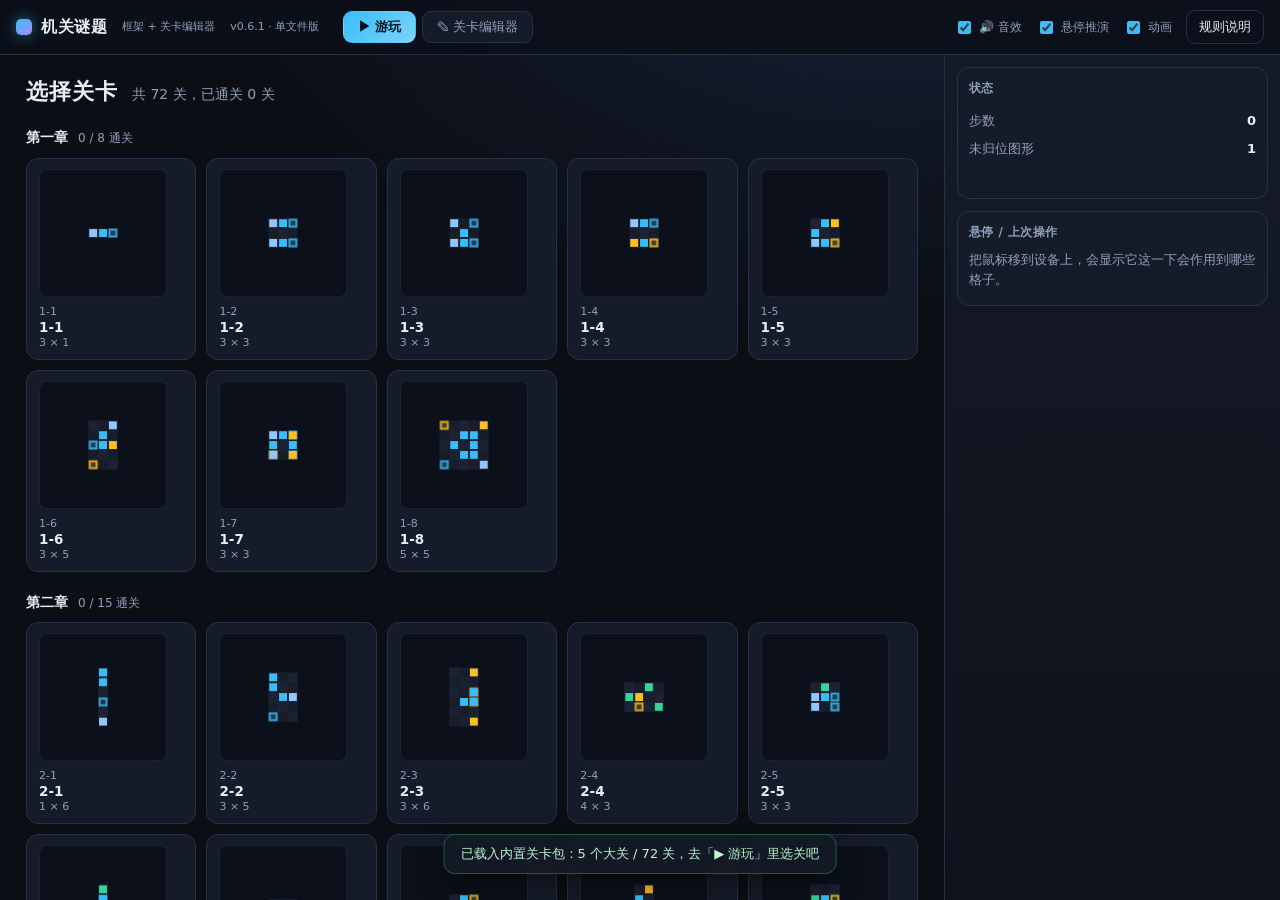
==== commit bdff5c00: "v0.6.1：修「换了关卡库、刷新还是旧关卡」 根因：内置关卡包的身份标签是「包名@导出日期」，而 exportedAt 只到天。 同一天导出的新旧两份包（45 关 / 72 关）标签一字不差，全是 " ====
--- a/docs/index.html
+++ b/docs/index.html
@@ -3,8 +3,8 @@
 <head>
 <meta charset="utf-8">
 <meta name="viewport" content="width=device-width, initial-scale=1">
-<title>机关谜题 · v0.6.0（我的关卡库）（单文件版）</title>
-<!-- 单文件版 v0.6.0 · 生成于 2026-09-19 10:04 · 内置关卡包：关卡库.json（5 大关 / 72 关） · 源文件：css/style.css, js/core.js, js/rules.js, js/fx.js, js/sfx.js, js/library.js, js/render.js, js/app.js -->
+<title>机关谜题 · v0.6.1（我的关卡库）（单文件版）</title>
+<!-- 单文件版 v0.6.1 · 生成于 2026-09-19 10:13 · 内置关卡包：关卡库.json（5 大关 / 72 关） · 源文件：css/style.css, js/core.js, js/rules.js, js/fx.js, js/sfx.js, js/library.js, js/render.js, js/app.js -->
 <style>
 /* =============================================================================
  * 机关谜题 — 界面样式
@@ -283,6 +283,18 @@
 .seed-note b { color: var(--accent); }
 .seed-note .sn-body { color: var(--dim); font-size: 12.5px; margin-top: 4px; }
 .seed-note .sn-row { display: flex; align-items: center; gap: 12px; margin-top: 10px; flex-wrap: wrap; }
+/* 「内置关卡包有新版」提示：比普通说明条更醒目一点 */
+.seed-note.is-update {
+  background: linear-gradient(180deg, #20203a, #17182a);
+  border-color: #4b4370; border-left-color: var(--accent2);
+}
+.seed-note.is-update b { color: var(--accent2); }
+/* 换库前的备份条：低调，别抢戏 */
+.seed-note.is-backup {
+  background: #141a22; border-color: #2b3646; border-left-color: #46586f;
+  margin-top: -8px;
+}
+.seed-note.is-backup b { color: var(--dim); }
 
 </style>
 </head>
@@ -534,7 +546,7 @@
   const MP = {};
   root.MPCore = MP;
 
-  MP.VERSION = '0.6.0';
+  MP.VERSION = '0.6.1';
 
   /* ---------------------------------------------------------------------------
    * 1. 基础常量
@@ -1853,13 +1865,86 @@
     const s = root.MP_SEED;
     return (s && s.levels && s.chapters) ? s : null;
   };
+
+  /* 32 位字符串哈希（FNV-1a），只用来做「内容有没有变」的判断，不用于安全场景 */
+  function hash32(str) {
+    let h = 0x811c9dc5;
+    for (let i = 0; i < str.length; i++) {
+      h ^= str.charCodeAt(i);
+      h = (h + ((h << 1) + (h << 4) + (h << 7) + (h << 8) + (h << 24))) >>> 0;
+    }
+    return h.toString(36);
+  }
+
+  /* 关卡包里到底有多少关（章节引用了、而且数据真的在的才算） */
+  Lib.bundleCount = function (b) {
+    let lv = 0;
+    ((b && b.chapters) || []).forEach(function (c) {
+      ((c && c.levels) || []).forEach(function (id) { if (b.levels && b.levels[id]) lv++; });
+    });
+    return lv;
+  };
+
+  /* 关卡包的内容指纹：大关结构 + 关卡数据整体哈希。
+     为什么需要它：同一天导出的两份包，name 和 exportedAt 完全一样（exportedAt 只到天），
+     光靠「包名@日期」根本分辨不出内容有没有变 —— 这正是「换了关卡库但页面还是旧的」的根因。 */
+  Lib.bundleFingerprint = function (b) {
+    if (!b) return '';
+    const shape = (b.chapters || []).map(function (c) {
+      return [String(c.id), String(c.name), (c.levels || []).slice()];
+    });
+    return Lib.bundleCount(b) + '.' + hash32(JSON.stringify(shape) + '|' + JSON.stringify(b.levels || {}));
+  };
+
+  /* 内置包的身份标签：包名@导出日期#关数.内容哈希 */
   Lib.seedTag = function () {
     const s = Lib.seed();
-    return s ? (String(s.name || 'seed') + '@' + String(s.exportedAt || '')) : '';
+    if (!s) return '';
+    return String(s.name || 'seed') + '@' + String(s.exportedAt || '') + '#' + Lib.bundleFingerprint(s);
   };
   const SKEY = 'mp.seed.v1';
   Lib.seedDone = function () { try { return root.localStorage.getItem(SKEY) || ''; } catch (e) { return ''; } };
   Lib.markSeedDone = function (tag) { try { root.localStorage.setItem(SKEY, String(tag)); } catch (e) {} };
+  Lib.clearSeedDone = function () { try { root.localStorage.removeItem(SKEY); } catch (e) {} };
+
+  /* ------------------------------------------------- 用关卡包替换整个库 / 备份 */
+  /* opt.replace 会清空 chapters + levels，但**通关进度是另一个键（mp.progress.v1）**，
+     按关卡 id 记的 —— 所以只要新包里关卡 id 没变，进度就自动跟着走。 */
+  Lib.replaceWith = function (bundle) {
+    const before = Lib.count();
+    const r = Lib.importBundle(bundle, { replace: true });
+    r.before = before;
+    return r;
+  };
+
+  /* 替换前的兜底备份（存在 localStorage 里，不进关卡库本身） */
+  const BKEY = 'mp.backup.v1';
+  Lib.saveBackup = function (note) {
+    try {
+      const b = Lib.exportBundle(null, '本机关卡库备份');
+      const rec = { at: Date.now(), note: String(note || ''), bundle: b };
+      root.localStorage.setItem(BKEY, JSON.stringify(rec));
+      return { at: rec.at, note: rec.note, chapters: b.chapters.length, levels: Lib.bundleCount(b) };
+    } catch (e) { return null; }
+  };
+  Lib.backupInfo = function () {
+    try {
+      const rec = JSON.parse(root.localStorage.getItem(BKEY) || 'null');
+      if (!rec || !rec.bundle) return null;
+      return {
+        at: rec.at, note: rec.note || '',
+        chapters: (rec.bundle.chapters || []).length,
+        levels: Lib.bundleCount(rec.bundle),
+        bundle: rec.bundle,
+      };
+    } catch (e) { return null; }
+  };
+  Lib.restoreBackup = function () {
+    const info = Lib.backupInfo();
+    if (!info) return null;
+    return Lib.replaceWith(info.bundle);
+  };
+  Lib.clearBackup = function () { try { root.localStorage.removeItem(BKEY); } catch (e) {} };
 
   /* ---------------------------------------------------------------- 序列化 */
   Lib.serialize = function (level) {
@@ -3901,6 +3986,71 @@
     return r;
   };
 
+  /* 备份时间戳 → 「09-19 18:30」 */
+  function fmtWhen(ts) {
+    const d = new Date(ts);
+    if (isNaN(d.getTime())) return '（时间未知）';
+    const p = function (n) { return (n < 10 ? '0' : '') + n; };
+    return p(d.getMonth() + 1) + '-' + p(d.getDate()) + ' ' + p(d.getHours()) + ':' + p(d.getMinutes());
+  }
+
+  /* 关卡库被整体换掉之后：把编辑器 / 游玩态重新挂到新库上 */
+  function afterLibrarySwap(msg) {
+    const list = Lib.list();
+    const chs = Lib.chapters();
+    if (!chs.length) Lib.addChapter('第一大关');
+    App.selChapter = (chs[0] || {}).id;
+    App.editLevel = list.length ? Lib.get(list[0].id)
+      : Lib.blank(10, 8, Lib.autoName(App.selChapter), App.selChapter);
+    App.fromEdit = false;
+    App.screen = 'select';
+    App.loadPlay(list.length ? list[0].id : '__sandbox__');
+    App.screen = 'select';
+    refreshAll();
+    if (msg) App.toast(msg, 'ok');
+  }
+
+  /* 用内置关卡包**替换**本机关卡库（通关进度按关卡 id 保留；替换前自动备份） */
+  App.applySeedUpdate = function () {
+    const s = Lib.seed();
+    if (!s) { App.toast('这一份没有内置关卡包', 'bad'); return null; }
+    const total = Lib.count();
+    const want = Lib.bundleCount(s);
+    if (!root.confirm('更新到新版关卡包？\n\n' +
+      '· 本机现在：' + total + ' 关\n' +
+      '· 换成新版：' + (s.chapters || []).length + ' 个大关 / ' + want + ' 关\n' +
+      '· 已通关的进度按关卡编号保留\n' +
+      '· 替换前会自动备份本机内容（选关界面随时能「恢复这份备份」）\n\n' +
+      '注意：本机关卡库里**你自己画过、还没导出的关**会被换掉。')) return null;
+    Lib.saveBackup('更新到内置关卡包前');
+    const r = Lib.replaceWith(s);
+    Lib.markSeedDone(Lib.seedTag());
+    if (App.seed) { App.seed.applied = true; App.seed.pending = false; }
+    if ($('btn-seed-load')) $('btn-seed-load').textContent = '导入内置关卡包';
+    afterLibrarySwap('已更新到新版关卡包：' + r.chapters + ' 个大关 / ' + r.levels + ' 关（旧内容已备份）');
+    return r;
+  };
+
+  /* 恢复「换库前」的备份 */
+  App.restoreSeedBackup = function () {
+    const info = Lib.backupInfo();
+    if (!info) { App.toast('没有找到备份', 'bad'); return null; }
+    if (!root.confirm('恢复这份备份？\n\n' +
+      '· 备份内容：' + info.chapters + ' 个大关 / ' + info.levels + ' 关（' + fmtWhen(info.at) + '）\n' +
+      '· 现在库里的 ' + Lib.count() + ' 关会被替换掉\n' +
+      '· 会先把「现在这一份」也备份下来，万一恢复错了还能再换回来')) return null;
+    Lib.saveBackup('恢复备份前');
+    const r = Lib.replaceWith(info.bundle);
+    afterLibrarySwap('已恢复备份：' + r.chapters + ' 个大关 / ' + r.levels + ' 关');
+    return r;
+  };
+
+  /* 顶栏那个按钮：有新版就更新，否则导入副本 */
+  App.seedAction = function () {
+    if (App.seed && App.seed.pending) return App.applySeedUpdate();
+    return App.importSeed();
+  };
+
   function renderPlaySelect() {
     const host = $('play-chapters');
     if (!host) return;
@@ -3912,22 +4062,64 @@
         : '还没有关卡，去编辑器画一关吧';
     }
 
-    /* 内嵌关卡包说明：让「这一份自带多少关 / 我本机有多少关」一眼看清 */
+    /* 内嵌关卡包说明 / 更新提示：让「这一份自带多少关 / 我本机有多少关」一眼看清 */
     if (App.seed && !App.seed.applied) {
-      const note = mk('div', 'seed-note');
-      note.appendChild(mk('b', null, '这一份自带了关卡包「' + App.seed.name + '」：' +
-        App.seed.chapters + ' 个大关 / ' + App.seed.levels + ' 关。'));
-      note.appendChild(mk('div', 'sn-body',
-        '不过你这个浏览器里已经有 ' + total + ' 关了自己的关卡（同一个浏览器里所有本地页面共用一份存档），' +
-        '所以内置包没有覆盖它 —— 下面显示的是你本机的内容。'));
+      const upd = !!App.seed.pending;
+      const note = mk('div', 'seed-note' + (upd ? ' is-update' : ''));
+      note.appendChild(mk('b', null, upd
+        ? '这一份自带了新版关卡包「' + App.seed.name + '」：' + App.seed.chapters + ' 个大关 / ' + App.seed.levels + ' 关。'
+        : '这一份自带了关卡包「' + App.seed.name + '」：' + App.seed.chapters + ' 个大关 / ' + App.seed.levels + ' 关。'));
+      note.appendChild(mk('div', 'sn-body', upd
+        ? ('你浏览器里还存着旧的一份（' + total + ' 关），所以下面显示的是你本机的旧内容。' +
+           '内置关卡包不会自动覆盖本机数据，要更新得你点一下：')
+        : ('不过你这个浏览器里已经有 ' + total + ' 关了自己的关卡（同一个浏览器里所有本地页面共用一份存档），' +
+           '所以内置包没有覆盖它 —— 下面显示的是你本机的内容。')));
       const row = mk('div', 'sn-row');
-      const b = mk('button', 'btn', '导入内置关卡包（副本，不会覆盖）');
+      if (upd) {
+        const bUpd = mk('button', 'btn primary', '⚡ 更新到新版（' + total + ' 关 → ' + App.seed.levels + ' 关）');
+        bUpd.addEventListener('click', function () { App.applySeedUpdate(); });
+        row.appendChild(bUpd);
+      }
+      const b = mk('button', 'btn' + (upd ? '' : ' primary'), '导入内置关卡包（副本，不会覆盖）');
       b.addEventListener('click', function () { App.importSeed(); });
       row.appendChild(b);
-      const tip = mk('span', 'hint', '想当「新玩家」试试这一份：用浏览器的隐私 / 无痕窗口打开它。');
-      row.appendChild(tip);
+      if (upd) {
+        const bLater = mk('button', 'btn ghost', '先不动');
+        bLater.addEventListener('click', function () {
+          Lib.markSeedDone(App.seed.tag);      /* 记下「这次不更新」，不再反复提醒 */
+          App.seed.pending = false;
+          refreshAll();
+        });
+        row.appendChild(bLater);
+      }
       note.appendChild(row);
+      if (!upd) {
+        const tip = mk('span', 'hint', '想当「新玩家」试试这一份：用浏览器的隐私 / 无痕窗口打开它。');
+        row.appendChild(tip);
+      }
       host.appendChild(note);
+    }
+
+    /* 备份条：任何时候有备份就显示，方便「更新失败想退回去」 */
+    const bk = Lib.backupInfo();
+    if (bk) {
+      const bnote = mk('div', 'seed-note is-backup');
+      bnote.appendChild(mk('b', null, '有一份换库前的备份：' + bk.chapters + ' 个大关 / ' + bk.levels + ' 关。'));
+      bnote.appendChild(mk('div', 'sn-body', '备份时间 ' + fmtWhen(bk.at) + (bk.note ? '（' + bk.note + '）' : '') +
+        '　当前关卡库有 ' + total + ' 关。'));
+      const brow = mk('div', 'sn-row');
+      const bRes = mk('button', 'btn', '恢复这份备份');
+      bRes.addEventListener('click', function () { App.restoreSeedBackup(); });
+      brow.appendChild(bRes);
+      const bDel = mk('button', 'btn ghost', '删掉备份');
+      bDel.addEventListener('click', function () {
+        if (!root.confirm('删掉这份备份？删了就找不回来了。')) return;
+        Lib.clearBackup();
+        refreshAll();
+      });
+      brow.appendChild(bDel);
+      bnote.appendChild(brow);
+      host.appendChild(bnote);
     }
     const chapters = Lib.chapters();
     const hasAny = chapters.some(function (c) { return c.levels.length; });
@@ -4335,10 +4527,10 @@
       fr.readAsText(f);
       e.target.value = '';
     });
-    /* 单文件版才有的「内置关卡包」：再导入一份副本 */
+    /* 单文件版才有的「内置关卡包」按钮：有新版就更新，否则导入副本 */
     if ($('btn-seed-load')) {
       if (!Lib.seed()) $('btn-seed-load').hidden = true;
-      $('btn-seed-load').addEventListener('click', function () { App.importSeed(); });
+      $('btn-seed-load').addEventListener('click', function () { App.seedAction(); });
     }
 
     /* 编辑器面板 */
@@ -4431,33 +4623,38 @@
     if ($('brand-ver')) $('brand-ver').textContent = 'v' + (MP.VERSION || '?') + (root.MP_SINGLE_FILE ? ' · 单文件版' : '');
 
     /* 单文件版可能内嵌了关卡包（window.MP_SEED）：
-       只在「本机关卡库还是空的、而且没装过这一包」时装进去，绝不动玩家自己的关卡。
+       · 本机关卡库是空的 → 直接装进去（新玩家第一次打开）
+       · 本机已经有内容     → **绝不自动覆盖**，但如果内置包不是上次那一份，挂出「更新」提示
        注意：同一个浏览器里所有 file:// 页面是**共享 localStorage** 的，
        所以你自己电脑上打开打包好的文件，看到的仍然是你本机的关卡库 —— 这是浏览器行为，不是打包读盘。 */
     App.seed = null;
     const seed = Lib.seed();
     if (seed) {
       const tag = Lib.seedTag();
-      let seedLevels = 0;
-      (seed.chapters || []).forEach(function (c) {
-        (c.levels || []).forEach(function (id) { if (seed.levels[id]) seedLevels++; });
-      });
-      let applied = false;
-      if (Lib.seedDone() !== tag && Lib.count() === 0) {
+      const seen = Lib.seedDone();
+      const seedLevels = Lib.bundleCount(seed);
+      let applied = false, pending = false;
+      if (Lib.count() === 0) {
         Lib.importBundle(seed, { replace: true });
         applied = true;
         Lib.markSeedDone(tag);
-      } else if (Lib.seedDone() !== tag) {
-        Lib.markSeedDone(tag);   /* 玩家自己有内容，就不打扰了 */
+      } else if (seen !== tag) {
+        /* 本机有内容、而且这一份内置包和上次处理过的不是同一份（换了关卡 / 换了版本）*/
+        pending = true;
       }
       App.seed = {
         name: seed.name || '内置关卡包',
         chapters: (seed.chapters || []).length,
         levels: seedLevels,
         applied: applied,
+        pending: pending,
+        tag: tag,
         localBefore: Lib.count(),
       };
-      if ($('btn-seed-load')) $('btn-seed-load').hidden = false;
+      if ($('btn-seed-load')) {
+        $('btn-seed-load').hidden = false;
+        $('btn-seed-load').textContent = pending ? '⚡ 更新内置关卡包' : '导入内置关卡包';
+      }
     }
 
     /* 至少有一个大关 */
@@ -4489,6 +4686,9 @@
     if (App.seed && App.seed.applied) {
       App.toast('已载入内置关卡包：' + App.seed.chapters + ' 个大关 / ' +
         App.seed.levels + ' 关，去「▶ 游玩」里选关吧', 'ok');
+    } else if (App.seed && App.seed.pending) {
+      App.toast('这一份自带了新版关卡包（' + App.seed.chapters + ' 个大关 / ' + App.seed.levels +
+        ' 关），点选关界面里的「⚡ 更新到新版」就能换上', 'ok');
     }
     root.requestAnimationFrame(loop);
   };
